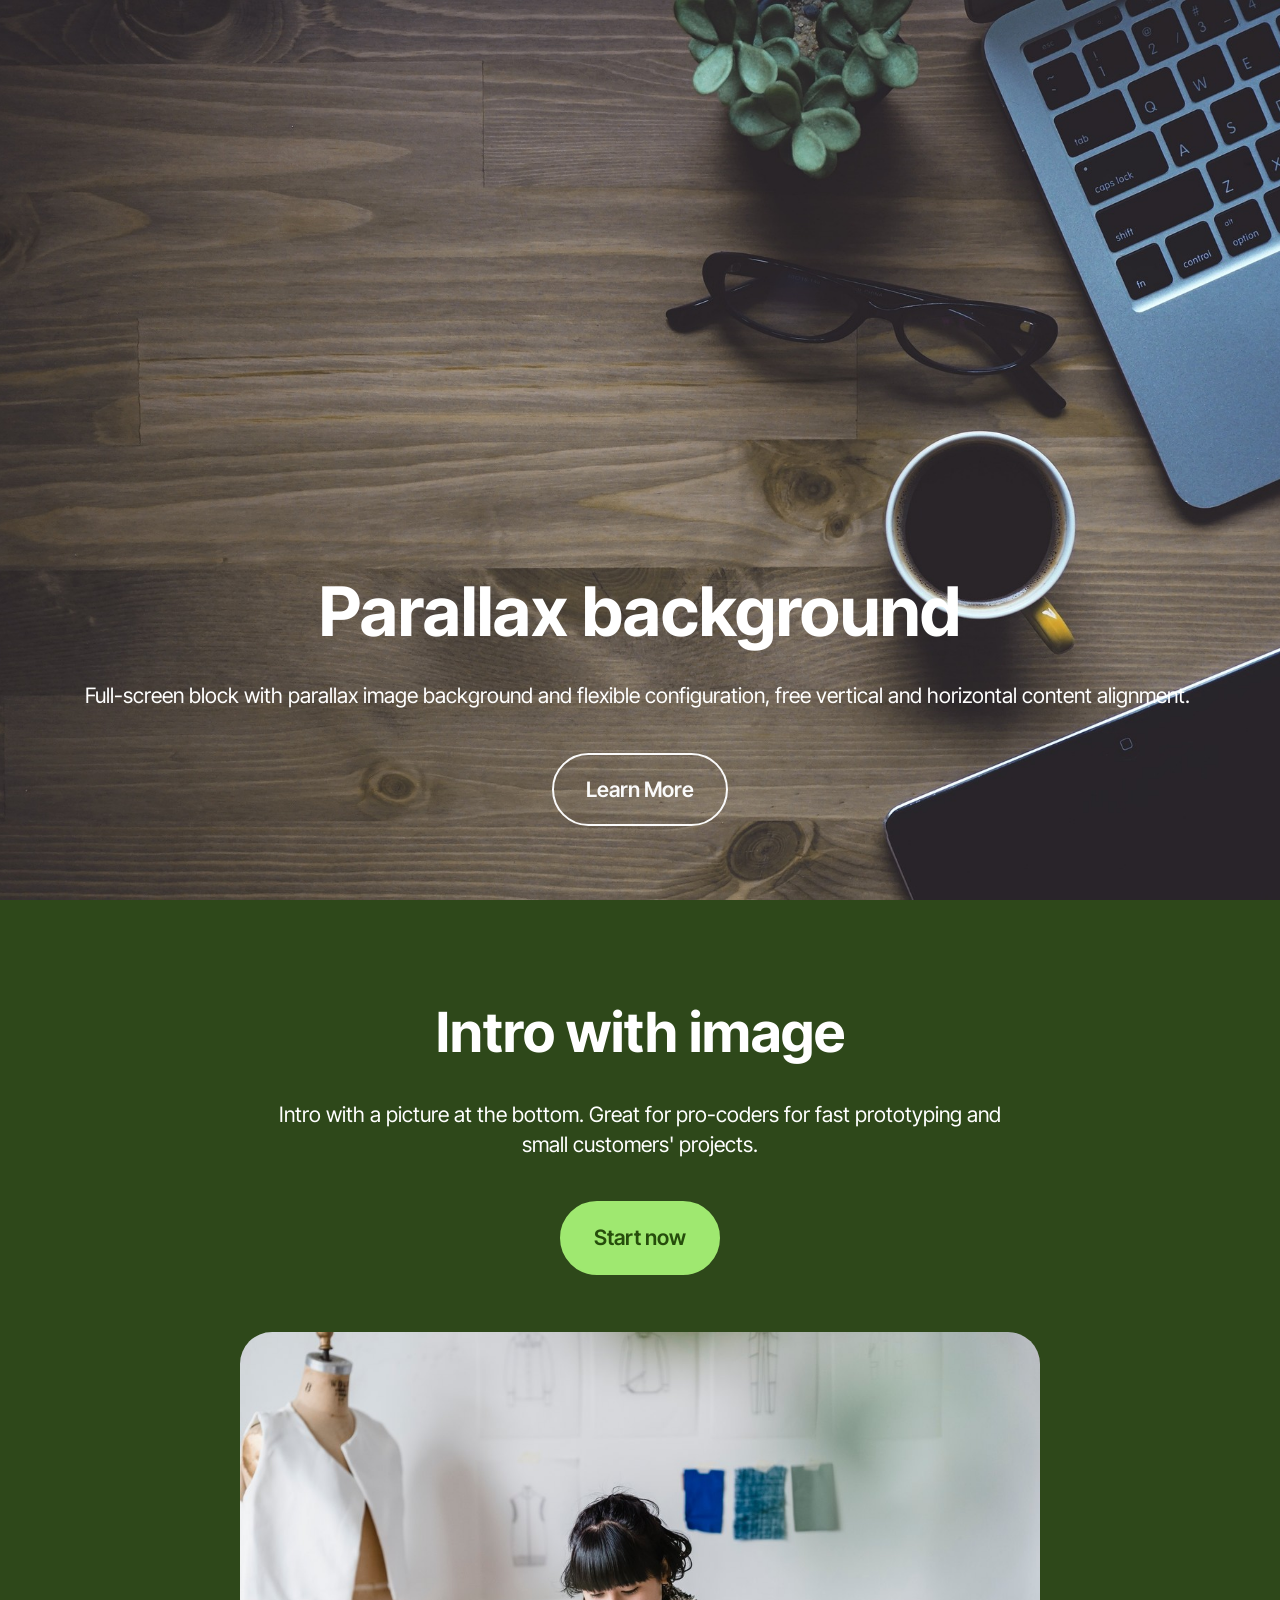
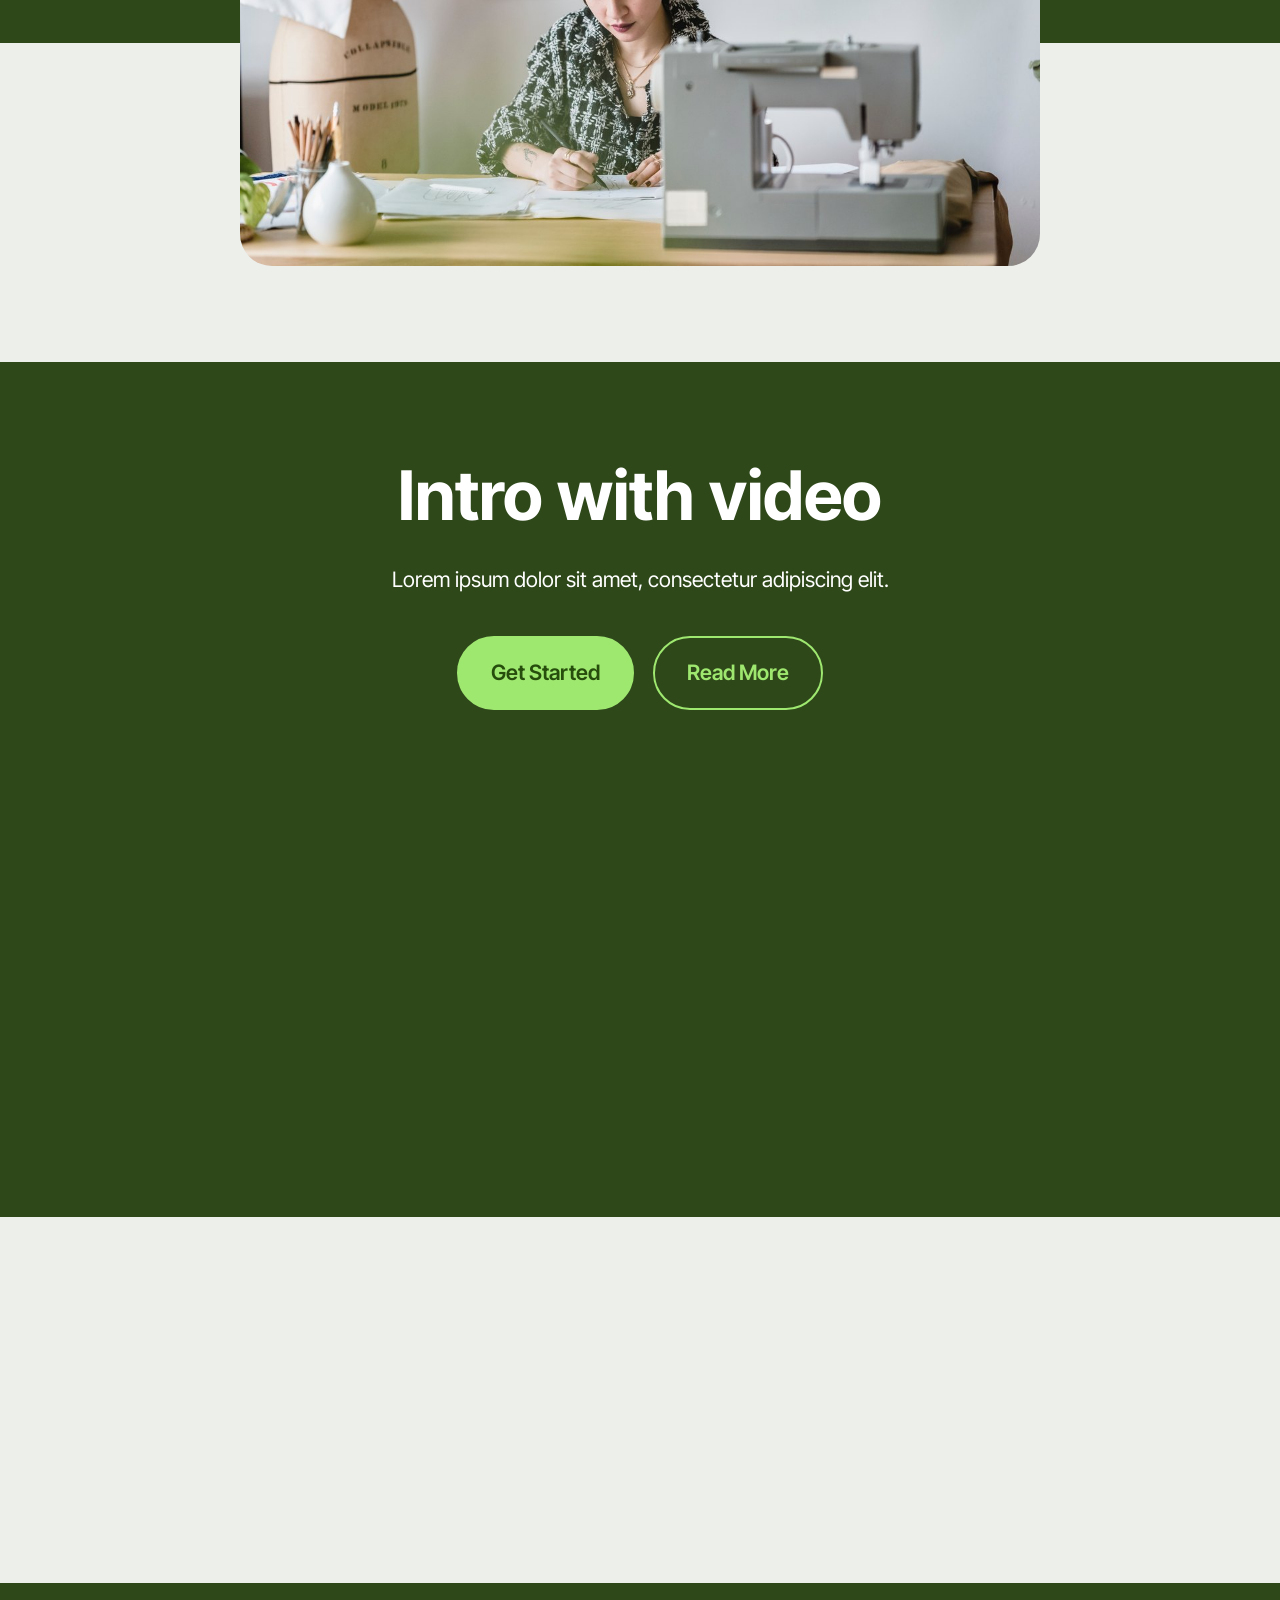
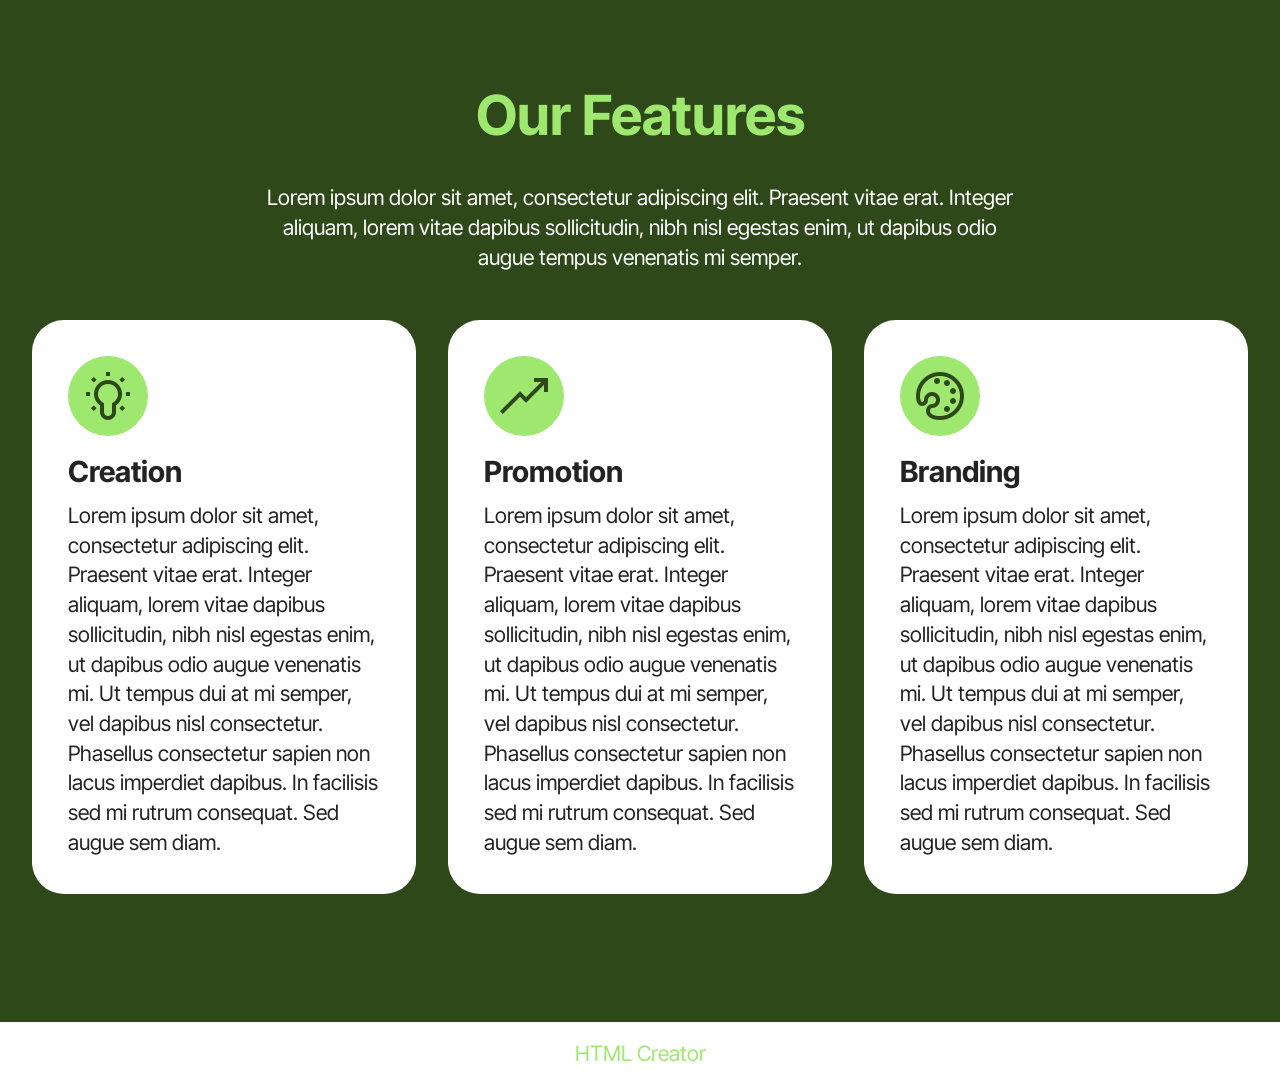
==== index.html @ 62b5653a "create github pages" ====
<!DOCTYPE html>
<html  >
<head>
  <!-- Site made with Mobirise Website Builder v6.1.12, https://mobirise.com -->
  <meta charset="UTF-8">
  <meta http-equiv="X-UA-Compatible" content="IE=edge">
  <meta name="generator" content="Mobirise v6.1.12, mobirise.com">
  <meta name="viewport" content="width=device-width, initial-scale=1, minimum-scale=1">
  <link rel="shortcut icon" href="assets/images/logo5.png" type="image/x-icon">
  <meta name="description" content="">
  
  
  <title>Home</title>
  <link rel="stylesheet" href="assets/web/assets/mobirise-icons2/mobirise2.css">
  <link rel="stylesheet" href="assets/bootstrap/css/bootstrap.min.css">
  <link rel="stylesheet" href="assets/parallax/jarallax.css">
  <link rel="stylesheet" href="assets/theme/css/style.css">
  <link rel="preload" href="https://fonts.googleapis.com/css2?family=Inter+Tight:wght@400;700&display=swap&display=swap" as="style" onload="this.onload=null;this.rel='stylesheet'">
  <noscript><link rel="stylesheet" href="https://fonts.googleapis.com/css2?family=Inter+Tight:wght@400;700&display=swap&display=swap"></noscript>
  <link rel="preload" as="style" href="assets/mobirise/css/mbr-additional.css?v=2Baps0"><link rel="stylesheet" href="assets/mobirise/css/mbr-additional.css?v=2Baps0" type="text/css">

  
  
  
</head>
<body>
  
  <section data-bs-version="5.1" class="header16 cid-vxeADEk8eA mbr-fullscreen mbr-parallax-background" id="header17-0">
  
  
  <div class="container-fluid">
    <div class="row">
      <div class="content-wrap col-12 col-md-12">
        <h1 class="mbr-section-title mbr-fonts-style mbr-white mb-4 display-1">
          <strong><br>Parallax background</strong>
        </h1>
        
        <p class="mbr-fonts-style mbr-text mbr-white mb-4 display-7">Full-screen block with parallax image background and flexible
          configuration, free vertical and horizontal
          content alignment.&nbsp;</p>
        <div class="mbr-section-btn"><a class="btn btn-white-outline display-7" href="https://mobiri.se">Learn More</a></div>
      </div>
    </div>
  </div>
</section>

<section data-bs-version="5.1" class="header5 cid-vxeAEYqBf6" id="header05-1">
	

	
	
	<div class="topbg"></div>
	<div class="align-center container-fluid">
		<div class="row justify-content-center">
			<div class="col-md-12 content-head">
				<h1 class="mbr-section-title mbr-fonts-style mb-4 display-2">
					<strong>Intro with image</strong>
				</h1>
				<p class="mbr-text mbr-fonts-style mb-4 display-7">
					Intro with a picture at the bottom. Great for pro-coders for fast prototyping and small customers'
					projects.
				</p>
				<div class="mbr-section-btn mt-3">
					<a class="btn btn-primary display-7" href="https://mobiri.se">Start now</a>
				</div>
			</div>
		</div>
		<div class="row mt-5 justify-content-center">
			<div class="col-12 col-lg-8">
				<img src="assets/images/6.jpg" alt="Mobirise Website Builder" title="">
			</div>
		</div>
	</div>
</section>

<section data-bs-version="5.1" class="header7 cid-vxeAGeItbQ" id="header07-2">
  

  
  
  <div class="topbg"></div>
  <div class="align-center container-fluid">
    <div class="row justify-content-center">
      <div class="col-md-12 mb-5 content-head">
        <h1 class="mbr-section-title mbr-fonts-style mb-4 display-1">
          <strong>Intro with video</strong>
        </h1>
        <p class="mbr-text mbr-fonts-style mb-4 display-7">
          Lorem ipsum dolor sit amet, consectetur adipiscing elit.
        </p>
        <div class="mbr-section-btn mt-4">
          <a class="btn btn-primary display-7" href="https://mobiri.se">Get Started</a>
          <a class="btn btn-primary-outline display-7" href="https://mobiri.se">Read More</a>
        </div>
      </div>
    </div>

    <div class="row justify-content-center">
      <div class="mbr-figure col-12 col-md-8"><iframe class="mbr-embedded-video" src="https://www.youtube.com/embed/-BSQlJxCDcI?rel=0&amp;amp;mute=1&amp;showinfo=0&amp;autoplay=1&amp;loop=1&amp;playlist=-BSQlJxCDcI" width="1280" height="720" frameborder="0" allowfullscreen></iframe></div>
    </div>
  </div>
</section>

<section data-bs-version="5.1" class="features5 cid-vxeAGKpPnA" id="features05-3">
  

  
  
  <div class="container">
    <div class="row mb-5 justify-content-center">
      <div class="col-12 content-head">
        <h3 class="mbr-section-title mbr-fonts-style align-center mb-0 display-2">
          <strong>Our Features</strong>
        </h3>
        <h5 class="mbr-section-subtitle mbr-fonts-style align-center mb-0 mt-4 display-7">
          Lorem ipsum dolor sit amet, consectetur adipiscing elit. Praesent
          vitae erat. Integer aliquam, lorem vitae dapibus sollicitudin, nibh
          nisl egestas enim, ut dapibus odio augue tempus venenatis mi semper.
        </h5>
      </div>
    </div>
    <div class="row">
      <div class="item features-without-image col-12 col-md-6 col-lg-4 item-mb">
        <div class="item-wrapper">
          <div class="card-box align-left">
            <div class="iconfont-wrapper">
              <span class="mbr-iconfont mobi-mbri-idea mobi-mbri"></span>
            </div>
            <h5 class="card-title mbr-fonts-style display-5">
              <strong>Creation</strong>
            </h5>
            <p class="card-text mbr-fonts-style display-7">
              Lorem ipsum dolor sit amet, consectetur adipiscing elit. Praesent
              vitae erat. Integer aliquam, lorem vitae dapibus sollicitudin,
              nibh nisl egestas enim, ut dapibus odio augue venenatis mi. Ut
              tempus dui at mi semper, vel dapibus nisl consectetur. Phasellus
              consectetur sapien non lacus imperdiet dapibus. In facilisis sed
              mi rutrum consequat. Sed augue sem diam.
            </p>

            
          </div>
        </div>
      </div>
      <div class="item features-without-image col-12 col-md-6 col-lg-4 item-mb">
        <div class="item-wrapper">
          <div class="card-box align-left">
            <div class="iconfont-wrapper">
              <span class="mbr-iconfont mobi-mbri-growing-chart mobi-mbri"></span>
            </div>
            <h5 class="card-title mbr-fonts-style display-5">
              <strong>Promotion</strong>
            </h5>
            <p class="card-text mbr-fonts-style display-7">
              Lorem ipsum dolor sit amet, consectetur adipiscing elit. Praesent
              vitae erat. Integer aliquam, lorem vitae dapibus sollicitudin,
              nibh nisl egestas enim, ut dapibus odio augue venenatis mi. Ut
              tempus dui at mi semper, vel dapibus nisl consectetur. Phasellus
              consectetur sapien non lacus imperdiet dapibus. In facilisis sed
              mi rutrum consequat. Sed augue sem diam.
            </p>

            
          </div>
        </div>
      </div>
      <div class="item features-without-image col-12 col-md-6 col-lg-4 item-mb">
        <div class="item-wrapper">
          <div class="card-box align-left">
            <div class="iconfont-wrapper">
              <span class="mbr-iconfont mobi-mbri-change-style mobi-mbri"></span>
            </div>
            <h5 class="card-title mbr-fonts-style display-5">
              <strong>Branding</strong>
            </h5>
            <p class="card-text mbr-fonts-style display-7">
              Lorem ipsum dolor sit amet, consectetur adipiscing elit. Praesent
              vitae erat. Integer aliquam, lorem vitae dapibus sollicitudin,
              nibh nisl egestas enim, ut dapibus odio augue venenatis mi. Ut
              tempus dui at mi semper, vel dapibus nisl consectetur. Phasellus
              consectetur sapien non lacus imperdiet dapibus. In facilisis sed
              mi rutrum consequat. Sed augue sem diam.
            </p>

            
          </div>
        </div>
      </div>
    </div>
  </div>
</section><section class="display-7" style="padding: 0;align-items: center;justify-content: center;flex-wrap: wrap;    align-content: center;display: flex;position: relative;height: 4rem;"><a href="https://mobiri.se/5188645" style="flex: 1 1;height: 4rem;position: absolute;width: 100%;z-index: 1;"><img alt="" style="height: 4rem;" src="[data-uri]"></a><p style="margin: 0;text-align: center;" class="display-7">&#8204;</p><a style="z-index:1" href="https://mobirise.com/html-builder.html">HTML Creator</a></section><script src="assets/bootstrap/js/bootstrap.bundle.min.js"></script>  <script src="assets/parallax/jarallax.js"></script>  <script src="assets/smoothscroll/smooth-scroll.js"></script>  <script src="assets/ytplayer/index.js"></script>  <script src="assets/theme/js/script.js"></script>  
  
  
</body>
</html>
---- assets/web/assets/mobirise-icons2/mobirise2.css ----
@font-face {
  font-family: 'Moririse2';
  font-display: swap;
  src:  url('mobirise2.eot?f2bix4');
  src:  url('mobirise2.eot?f2bix4#iefix') format('embedded-opentype'),
    url('mobirise2.woff2?f2bix4') format('woff2'),
    url('mobirise2.woff?f2bix4') format('woff'),
    url('mobirise2.ttf?f2bix4') format('truetype'),
    url('mobirise2.svg?f2bix4#mobirise2') format('svg');
  font-weight: normal;
  font-style: normal;
}

[class^="mobi-"], [class*=" mobi-"] {
  /* use !important to prevent issues with browser extensions that change fonts */
  font-family: 'Moririse2' !important;
  speak: none;
  font-style: normal;
  font-weight: normal;
  font-variant: normal;
  text-transform: none;
  line-height: 1;

  /* Better Font Rendering =========== */
  -webkit-font-smoothing: antialiased;
  -moz-osx-font-smoothing: grayscale;
}

.mobi-mbri-add-submenu:before {
  content: "\e900";
}
.mobi-mbri-alert:before {
  content: "\e901";
}
.mobi-mbri-align-center:before {
  content: "\e902";
}
.mobi-mbri-align-justify:before {
  content: "\e903";
}
.mobi-mbri-align-left:before {
  content: "\e904";
}
.mobi-mbri-align-right:before {
  content: "\e905";
}
.mobi-mbri-android:before {
  content: "\e906";
}
.mobi-mbri-apple:before {
  content: "\e907";
}
.mobi-mbri-arrow-down:before {
  content: "\e908";
}
.mobi-mbri-arrow-next:before {
  content: "\e909";
}
.mobi-mbri-arrow-prev:before {
  content: "\e90a";
}
.mobi-mbri-arrow-up:before {
  content: "\e90b";
}
.mobi-mbri-bold:before {
  content: "\e90c";
}
.mobi-mbri-bookmark:before {
  content: "\e90d";
}
.mobi-mbri-bootstrap:before {
  content: "\e90e";
}
.mobi-mbri-briefcase:before {
  content: "\e90f";
}
.mobi-mbri-browse:before {
  content: "\e910";
}
.mobi-mbri-bulleted-list:before {
  content: "\e911";
}
.mobi-mbri-calendar:before {
  content: "\e912";
}
.mobi-mbri-camera:before {
  content: "\e913";
}
.mobi-mbri-cart-add:before {
  content: "\e914";
}
.mobi-mbri-cart-full:before {
  content: "\e915";
}
.mobi-mbri-cash:before {
  content: "\e916";
}
.mobi-mbri-change-style:before {
  content: "\e917";
}
.mobi-mbri-chat:before {
  content: "\e918";
}
.mobi-mbri-clock:before {
  content: "\e919";
}
.mobi-mbri-close:before {
  content: "\e91a";
}
.mobi-mbri-cloud:before {
  content: "\e91b";
}
.mobi-mbri-code:before {
  content: "\e91c";
}
.mobi-mbri-contact-form:before {
  content: "\e91d";
}
.mobi-mbri-credit-card:before {
  content: "\e91e";
}
.mobi-mbri-cursor-click:before {
  content: "\e91f";
}
.mobi-mbri-cust-feedback:before {
  content: "\e920";
}
.mobi-mbri-database:before {
  content: "\e921";
}
.mobi-mbri-delivery:before {
  content: "\e922";
}
.mobi-mbri-desktop:before {
  content: "\e923";
}
.mobi-mbri-devices:before {
  content: "\e924";
}
.mobi-mbri-down:before {
  content: "\e925";
}
.mobi-mbri-download-2:before {
  content: "\e926";
}
.mobi-mbri-download:before {
  content: "\e927";
}
.mobi-mbri-drag-n-drop-2:before {
  content: "\e928";
}
.mobi-mbri-drag-n-drop:before {
  content: "\e929";
}
.mobi-mbri-edit-2:before {
  content: "\e92a";
}
.mobi-mbri-edit:before {
  content: "\e92b";
}
.mobi-mbri-error:before {
  content: "\e92c";
}
.mobi-mbri-extension:before {
  content: "\e92d";
}
.mobi-mbri-features:before {
  content: "\e92e";
}
.mobi-mbri-file:before {
  content: "\e92f";
}
.mobi-mbri-flag:before {
  content: "\e930";
}
.mobi-mbri-folder:before {
  content: "\e931";
}
.mobi-mbri-gift:before {
  content: "\e932";
}
.mobi-mbri-github:before {
  content: "\e933";
}
.mobi-mbri-globe-2:before {
  content: "\e934";
}
.mobi-mbri-globe:before {
  content: "\e935";
}
.mobi-mbri-growing-chart:before {
  content: "\e936";
}
.mobi-mbri-hearth:before {
  content: "\e937";
}
.mobi-mbri-help:before {
  content: "\e938";
}
.mobi-mbri-home:before {
  content: "\e939";
}
.mobi-mbri-hot-cup:before {
  content: "\e93a";
}
.mobi-mbri-idea:before {
  content: "\e93b";
}
.mobi-mbri-image-gallery:before {
  content: "\e93c";
}
.mobi-mbri-image-slider:before {
  content: "\e93d";
}
.mobi-mbri-info:before {
  content: "\e93e";
}
.mobi-mbri-italic:before {
  content: "\e93f";
}
.mobi-mbri-key:before {
  content: "\e940";
}
.mobi-mbri-laptop:before {
  content: "\e941";
}
.mobi-mbri-layers:before {
  content: "\e942";
}
.mobi-mbri-left-right:before {
  content: "\e943";
}
.mobi-mbri-left:before {
  content: "\e944";
}
.mobi-mbri-letter:before {
  content: "\e945";
}
.mobi-mbri-like:before {
  content: "\e946";
}
.mobi-mbri-link:before {
  content: "\e947";
}
.mobi-mbri-lock:before {
  content: "\e948";
}
.mobi-mbri-login:before {
  content: "\e949";
}
.mobi-mbri-logout:before {
  content: "\e94a";
}
.mobi-mbri-magic-stick:before {
  content: "\e94b";
}
.mobi-mbri-map-pin:before {
  content: "\e94c";
}
.mobi-mbri-menu:before {
  content: "\e94d";
}
.mobi-mbri-mobile-2:before {
  content: "\e94e";
}
.mobi-mbri-mobile-horizontal:before {
  content: "\e94f";
}
.mobi-mbri-mobile:before {
  content: "\e950";
}
.mobi-mbri-mobirise:before {
  content: "\e951";
}
.mobi-mbri-more-horizontal:before {
  content: "\e952";
}
.mobi-mbri-more-vertical:before {
  content: "\e953";
}
.mobi-mbri-music:before {
  content: "\e954";
}
.mobi-mbri-new-file:before {
  content: "\e955";
}
.mobi-mbri-numbered-list:before {
  content: "\e956";
}
.mobi-mbri-opened-folder:before {
  content: "\e957";
}
.mobi-mbri-pages:before {
  content: "\e958";
}
.mobi-mbri-paper-plane:before {
  content: "\e959";
}
.mobi-mbri-paperclip:before {
  content: "\e95a";
}
.mobi-mbri-phone:before {
  content: "\e95b";
}
.mobi-mbri-photo:before {
  content: "\e95c";
}
.mobi-mbri-photos:before {
  content: "\e95d";
}
.mobi-mbri-pin:before {
  content: "\e95e";
}
.mobi-mbri-play:before {
  content: "\e95f";
}
.mobi-mbri-plus:before {
  content: "\e960";
}
.mobi-mbri-preview:before {
  content: "\e961";
}
.mobi-mbri-print:before {
  content: "\e962";
}
.mobi-mbri-protect:before {
  content: "\e963";
}
.mobi-mbri-question:before {
  content: "\e964";
}
.mobi-mbri-quote-left:before {
  content: "\e965";
}
.mobi-mbri-quote-right:before {
  content: "\e966";
}
.mobi-mbri-redo:before {
  content: "\e967";
}
.mobi-mbri-refresh:before {
  content: "\e968";
}
.mobi-mbri-responsive-2:before {
  content: "\e969";
}
.mobi-mbri-responsive:before {
  content: "\e96a";
}
.mobi-mbri-right:before {
  content: "\e96b";
}
.mobi-mbri-rocket:before {
  content: "\e96c";
}
.mobi-mbri-sad-face:before {
  content: "\e96d";
}
.mobi-mbri-sale:before {
  content: "\e96e";
}
.mobi-mbri-save:before {
  content: "\e96f";
}
.mobi-mbri-search:before {
  content: "\e970";
}
.mobi-mbri-setting-2:before {
  content: "\e971";
}
.mobi-mbri-setting-3:before {
  content: "\e972";
}
.mobi-mbri-setting:before {
  content: "\e973";
}
.mobi-mbri-share:before {
  content: "\e974";
}
.mobi-mbri-shopping-bag:before {
  content: "\e975";
}
.mobi-mbri-shopping-basket:before {
  content: "\e976";
}
.mobi-mbri-shopping-cart:before {
  content: "\e977";
}
.mobi-mbri-sites:before {
  content: "\e978";
}
.mobi-mbri-smile-face:before {
  content: "\e979";
}
.mobi-mbri-speed:before {
  content: "\e97a";
}
.mobi-mbri-star:before {
  content: "\e97b";
}
.mobi-mbri-success:before {
  content: "\e97c";
}
.mobi-mbri-sun:before {
  content: "\e97d";
}
.mobi-mbri-sun2:before {
  content: "\e97e";
}
.mobi-mbri-tablet-vertical:before {
  content: "\e97f";
}
.mobi-mbri-tablet:before {
  content: "\e980";
}
.mobi-mbri-target:before {
  content: "\e981";
}
.mobi-mbri-timer:before {
  content: "\e982";
}
.mobi-mbri-to-ftp:before {
  content: "\e983";
}
.mobi-mbri-to-local-drive:before {
  content: "\e984";
}
.mobi-mbri-touch-swipe:before {
  content: "\e985";
}
.mobi-mbri-touch:before {
  content: "\e986";
}
.mobi-mbri-trash:before {
  content: "\e987";
}
.mobi-mbri-underline:before {
  content: "\e988";
}
.mobi-mbri-undo:before {
  content: "\e989";
}
.mobi-mbri-unlink:before {
  content: "\e98a";
}
.mobi-mbri-unlock:before {
  content: "\e98b";
}
.mobi-mbri-up-down:before {
  content: "\e98c";
}
.mobi-mbri-up:before {
  content: "\e98d";
}
.mobi-mbri-update:before {
  content: "\e98e";
}
.mobi-mbri-upload-2:before {
  content: "\e98f";
}
.mobi-mbri-upload:before {
  content: "\e990";
}
.mobi-mbri-user-2:before {
  content: "\e991";
}
.mobi-mbri-user:before {
  content: "\e992";
}
.mobi-mbri-users:before {
  content: "\e993";
}
.mobi-mbri-video-play:before {
  content: "\e994";
}
.mobi-mbri-video:before {
  content: "\e995";
}
.mobi-mbri-watch:before {
  content: "\e996";
}
.mobi-mbri-website-theme-2:before {
  content: "\e997";
}
.mobi-mbri-website-theme:before {
  content: "\e998";
}
.mobi-mbri-wifi:before {
  content: "\e999";
}
.mobi-mbri-windows:before {
  content: "\e99a";
}
.mobi-mbri-zoom-in:before {
  content: "\e99b";
}
.mobi-mbri-zoom-out:before {
  content: "\e99c";
}
---- assets/parallax/jarallax.css ----
.jarallax {
    position: relative;
    z-index: 0;
}
.jarallax > .jarallax-img {
    position: absolute;
    object-fit: cover;
    /* support for plugin https://github.com/bfred-it/object-fit-images */
    font-family: 'object-fit: cover;';
    top: 0;
    left: 0;
    width: 100%;
    height: 100%;
    z-index: -1;
}
---- assets/theme/css/style.css ----
@charset "UTF-8";
section {
  background-color: #ffffff;
}

body {
  font-style: normal;
  line-height: 1.5;
  font-weight: 400;
  color: #232323;
  position: relative;
}

button {
  background-color: transparent;
  border-color: transparent;
}

.embla__button,
.carousel-control {
  background-color: #edefea !important;
  opacity: 0.8 !important;
  color: #464845 !important;
  border-color: #edefea !important;
}

.carousel .close,
.modalWindow .close {
  background-color: #edefea !important;
  color: #464845 !important;
  border-color: #edefea !important;
  opacity: 0.8 !important;
}

.carousel .close:hover,
.modalWindow .close:hover {
  opacity: 1 !important;
}

.carousel-indicators li {
  background-color: #edefea !important;
  border: 2px solid #464845 !important;
}

.carousel-indicators li:hover,
.carousel-indicators li:active {
  opacity: 0.8 !important;
}

.embla__button:hover,
.carousel-control:hover {
  background-color: #edefea !important;
  opacity: 1 !important;
}

.modalWindow-video-container {
  height: 80%;
}

section,
.container,
.container-fluid {
  position: relative;
  word-wrap: break-word;
}

a.mbr-iconfont:hover {
  text-decoration: none;
}

.article .lead p,
.article .lead ul,
.article .lead ol,
.article .lead pre,
.article .lead blockquote {
  margin-bottom: 0;
}

a {
  font-style: normal;
  font-weight: 400;
  cursor: pointer;
}
a, a:hover {
  text-decoration: none;
}

.mbr-section-title {
  font-style: normal;
  line-height: 1.3;
}

.mbr-section-subtitle {
  line-height: 1.3;
}

.mbr-text {
  font-style: normal;
  line-height: 1.7;
}

h1,
h2,
h3,
h4,
h5,
h6,
.display-1,
.display-2,
.display-4,
.display-5,
.display-7,
span,
p,
a {
  line-height: 1;
  word-break: break-word;
  word-wrap: break-word;
  font-weight: 400;
}

b,
strong {
  font-weight: bold;
}

input:-webkit-autofill, input:-webkit-autofill:hover, input:-webkit-autofill:focus, input:-webkit-autofill:active {
  transition-delay: 9999s;
  -webkit-transition-property: background-color, color;
  transition-property: background-color, color;
}

textarea[type=hidden] {
  display: none;
}

section {
  background-position: 50% 50%;
  background-repeat: no-repeat;
  background-size: cover;
}
section .mbr-background-video,
section .mbr-background-video-preview {
  position: absolute;
  bottom: 0;
  left: 0;
  right: 0;
  top: 0;
}

.hidden {
  visibility: hidden;
}

.mbr-z-index20 {
  z-index: 20;
}

/*! Base colors */
.mbr-white {
  color: #ffffff;
}

.mbr-black {
  color: #111111;
}

.mbr-bg-white {
  background-color: #ffffff;
}

.mbr-bg-black {
  background-color: #000000;
}

/*! Text-aligns */
.align-left {
  text-align: left;
}

.align-center {
  text-align: center;
}

.align-right {
  text-align: right;
}

/*! Font-weight  */
.mbr-light {
  font-weight: 300;
}

.mbr-regular {
  font-weight: 400;
}

.mbr-semibold {
  font-weight: 500;
}

.mbr-bold {
  font-weight: 700;
}

/*! Media  */
.media-content {
  flex-basis: 100%;
}

.media-container-row {
  display: flex;
  flex-direction: row;
  flex-wrap: wrap;
  justify-content: center;
  align-content: center;
  align-items: start;
}
.media-container-row .media-size-item {
  width: 400px;
}

.media-container-column {
  display: flex;
  flex-direction: column;
  flex-wrap: wrap;
  justify-content: center;
  align-content: center;
  align-items: stretch;
}
.media-container-column > * {
  width: 100%;
}

@media (min-width: 992px) {
  .media-container-row {
    flex-wrap: nowrap;
  }
}
figure {
  margin-bottom: 0;
  overflow: hidden;
}

figure[mbr-media-size] {
  transition: width 0.1s;
}

img,
iframe {
  display: block;
  width: 100%;
}

.card {
  background-color: transparent;
  border: none;
}

.card-box {
  width: 100%;
}

.card-img {
  text-align: center;
  flex-shrink: 0;
  -webkit-flex-shrink: 0;
}

.media {
  max-width: 100%;
  margin: 0 auto;
}

.mbr-figure {
  align-self: center;
}

.media-container > div {
  max-width: 100%;
}

.mbr-figure img,
.card-img img {
  width: 100%;
}

@media (max-width: 991px) {
  .media-size-item {
    width: auto !important;
  }
  .media {
    width: auto;
  }
  .mbr-figure {
    width: 100% !important;
  }
}
/*! Buttons */
.mbr-section-btn {
  margin-left: -0.6rem;
  margin-right: -0.6rem;
  font-size: 0;
}

.btn {
  font-weight: 600;
  border-width: 1px;
  font-style: normal;
  margin: 0.6rem 0.6rem;
  white-space: normal;
  transition: all 0.2s ease-in-out;
  display: inline-flex;
  align-items: center;
  justify-content: center;
  word-break: break-word;
}

.btn-sm {
  font-weight: 600;
  letter-spacing: 0px;
  transition: all 0.3s ease-in-out;
}

.btn-md {
  font-weight: 600;
  letter-spacing: 0px;
  transition: all 0.3s ease-in-out;
}

.btn-lg {
  font-weight: 600;
  letter-spacing: 0px;
  transition: all 0.3s ease-in-out;
}

.btn-form {
  margin: 0;
}
.btn-form:hover {
  cursor: pointer;
}

nav .mbr-section-btn {
  margin-left: 0rem;
  margin-right: 0rem;
}

/*! Btn icon margin */
.btn .mbr-iconfont,
.btn.btn-sm .mbr-iconfont {
  order: 1;
  cursor: pointer;
  margin-left: 0.5rem;
  vertical-align: sub;
}

.btn.btn-md .mbr-iconfont,
.btn.btn-md .mbr-iconfont {
  margin-left: 0.8rem;
}

.mbr-regular {
  font-weight: 400;
}

.mbr-semibold {
  font-weight: 500;
}

.mbr-bold {
  font-weight: 700;
}

[type=submit] {
  -webkit-appearance: none;
}

/*! Full-screen */
.mbr-fullscreen .mbr-overlay {
  min-height: 100vh;
}

.mbr-fullscreen {
  display: flex;
  display: -moz-flex;
  display: -ms-flex;
  display: -o-flex;
  align-items: center;
  min-height: 100vh;
  padding-top: 3rem;
  padding-bottom: 3rem;
}

/*! Map */
.map {
  height: 25rem;
  position: relative;
}
.map iframe {
  width: 100%;
  height: 100%;
}

/*! Scroll to top arrow */
.mbr-arrow-up {
  bottom: 25px;
  right: 90px;
  position: fixed;
  text-align: right;
  z-index: 5000;
  color: #ffffff;
  font-size: 22px;
}

.mbr-arrow-up a {
  background: rgba(0, 0, 0, 0.2);
  border-radius: 50%;
  color: #fff;
  display: inline-block;
  height: 60px;
  width: 60px;
  border: 2px solid #fff;
  outline-style: none !important;
  position: relative;
  text-decoration: none;
  transition: all 0.3s ease-in-out;
  cursor: pointer;
  text-align: center;
}
.mbr-arrow-up a:hover {
  background-color: rgba(0, 0, 0, 0.4);
}
.mbr-arrow-up a i {
  line-height: 60px;
}

.mbr-arrow-up-icon {
  display: block;
  color: #fff;
}

.mbr-arrow-up-icon::before {
  content: "›";
  display: inline-block;
  font-family: serif;
  font-size: 22px;
  line-height: 1;
  font-style: normal;
  position: relative;
  top: 6px;
  left: -4px;
  transform: rotate(-90deg);
}

/*! Arrow Down */
.mbr-arrow {
  position: absolute;
  bottom: 45px;
  left: 50%;
  width: 60px;
  height: 60px;
  cursor: pointer;
  background-color: rgba(80, 80, 80, 0.5);
  border-radius: 50%;
  transform: translateX(-50%);
}
@media (max-width: 767px) {
  .mbr-arrow {
    display: none;
  }
}
.mbr-arrow > a {
  display: inline-block;
  text-decoration: none;
  outline-style: none;
  animation: arrowdown 1.7s ease-in-out infinite;
  color: #ffffff;
}
.mbr-arrow > a > i {
  position: absolute;
  top: -2px;
  left: 15px;
  font-size: 2rem;
}

#scrollToTop a i::before {
  content: "";
  position: absolute;
  display: block;
  border-bottom: 2.5px solid #fff;
  border-left: 2.5px solid #fff;
  width: 27.8%;
  height: 27.8%;
  left: 50%;
  top: 51%;
  transform: translateY(-30%) translateX(-50%) rotate(135deg);
}

@keyframes arrowdown {
  0% {
    transform: translateY(0px);
  }
  50% {
    transform: translateY(-5px);
  }
  100% {
    transform: translateY(0px);
  }
}
@media (max-width: 500px) {
  .mbr-arrow-up {
    left: 0;
    right: 0;
    text-align: center;
  }
}
/*Gradients animation*/
@keyframes gradient-animation {
  from {
    background-position: 0% 100%;
    animation-timing-function: ease-in-out;
  }
  to {
    background-position: 100% 0%;
    animation-timing-function: ease-in-out;
  }
}
.bg-gradient {
  background-size: 200% 200%;
  animation: gradient-animation 5s infinite alternate;
  -webkit-animation: gradient-animation 5s infinite alternate;
}

.menu .navbar-brand {
  display: -webkit-flex;
}
.menu .navbar-brand span {
  display: flex;
  display: -webkit-flex;
}
.menu .navbar-brand .navbar-caption-wrap {
  display: -webkit-flex;
}
.menu .navbar-brand .navbar-logo img {
  display: -webkit-flex;
  width: auto;
}
@media (min-width: 768px) and (max-width: 991px) {
  .menu .navbar-toggleable-sm .navbar-nav {
    display: -ms-flexbox;
  }
}
@media (max-width: 991px) {
  .menu .navbar-collapse {
    max-height: 93.5vh;
  }
  .menu .navbar-collapse.show {
    overflow: auto;
  }
}
@media (min-width: 992px) {
  .menu .navbar-nav.nav-dropdown {
    display: -webkit-flex;
  }
  .menu .navbar-toggleable-sm .navbar-collapse {
    display: -webkit-flex !important;
  }
  .menu .collapsed .navbar-collapse {
    max-height: 93.5vh;
  }
  .menu .collapsed .navbar-collapse.show {
    overflow: auto;
  }
}
@media (max-width: 767px) {
  .menu .navbar-collapse {
    max-height: 80vh;
  }
}

.nav-link .mbr-iconfont {
  margin-right: 0.5rem;
}

.navbar {
  display: -webkit-flex;
  -webkit-flex-wrap: wrap;
  -webkit-align-items: center;
  -webkit-justify-content: space-between;
}

.navbar-collapse {
  -webkit-flex-basis: 100%;
  -webkit-flex-grow: 1;
  -webkit-align-items: center;
}

.nav-dropdown .link {
  padding: 0.667em 1.667em !important;
  margin: 0 !important;
}

.nav {
  display: -webkit-flex;
  -webkit-flex-wrap: wrap;
}

.row {
  display: -webkit-flex;
  -webkit-flex-wrap: wrap;
}

.justify-content-center {
  -webkit-justify-content: center;
}

.form-inline {
  display: -webkit-flex;
}

.card-wrapper {
  -webkit-flex: 1;
}

.carousel-control {
  z-index: 10;
  display: -webkit-flex;
}

.carousel-controls {
  display: -webkit-flex;
}

.media {
  display: -webkit-flex;
}

.form-group:focus {
  outline: none;
}

.jq-selectbox__select {
  padding: 7px 0;
  position: relative;
}

.jq-selectbox__dropdown {
  overflow: hidden;
  border-radius: 10px;
  position: absolute;
  top: 100%;
  left: 0 !important;
  width: 100% !important;
}

.jq-selectbox__trigger-arrow {
  right: 0;
  transform: translateY(-50%);
}

.jq-selectbox li {
  padding: 1.07em 0.5em;
}

input[type=range] {
  padding-left: 0 !important;
  padding-right: 0 !important;
}

.modal-dialog,
.modal-content {
  height: 100%;
}

.modal-dialog .carousel-inner {
  height: calc(100vh - 1.75rem);
}
@media (max-width: 575px) {
  .modal-dialog .carousel-inner {
    height: calc(100vh - 1rem);
  }
}

.carousel-item {
  text-align: center;
}

.carousel-item img {
  margin: auto;
}

.navbar-toggler {
  align-self: flex-start;
  padding: 0.25rem 0.75rem;
  font-size: 1.25rem;
  line-height: 1;
  background: transparent;
  border: 1px solid transparent;
  border-radius: 0.25rem;
}

.navbar-toggler:focus,
.navbar-toggler:hover {
  text-decoration: none;
  box-shadow: none;
}

.navbar-toggler-icon {
  display: inline-block;
  width: 1.5em;
  height: 1.5em;
  vertical-align: middle;
  content: "";
  background: no-repeat center center;
  background-size: 100% 100%;
}

.navbar-toggler-left {
  position: absolute;
  left: 1rem;
}

.navbar-toggler-right {
  position: absolute;
  right: 1rem;
}

.card-img {
  width: auto;
}

.menu .navbar.collapsed:not(.beta-menu) {
  flex-direction: column;
}

.carousel-item.active,
.carousel-item-next,
.carousel-item-prev {
  display: flex;
}

.note-air-layout .dropup .dropdown-menu,
.note-air-layout .navbar-fixed-bottom .dropdown .dropdown-menu {
  bottom: initial !important;
}

html,
body {
  height: auto;
  min-height: 100vh;
}

.dropup .dropdown-toggle::after {
  display: none;
}

.form-asterisk {
  font-family: initial;
  position: absolute;
  top: -2px;
  font-weight: normal;
}

.form-control-label {
  position: relative;
  cursor: pointer;
  margin-bottom: 0.357em;
  padding: 0;
}

.alert {
  color: #ffffff;
  border-radius: 0;
  border: 0;
  font-size: 1.1rem;
  line-height: 1.5;
  margin-bottom: 1.875rem;
  padding: 1.25rem;
  position: relative;
  text-align: center;
}
.alert.alert-form::after {
  background-color: inherit;
  bottom: -7px;
  content: "";
  display: block;
  height: 14px;
  left: 50%;
  margin-left: -7px;
  position: absolute;
  transform: rotate(45deg);
  width: 14px;
}

.form-control {
  background-color: #ffffff;
  background-clip: border-box;
  color: #232323;
  line-height: 1rem !important;
  height: auto;
  padding: 1.2rem 2rem;
  transition: border-color 0.25s ease 0s;
  border: 1px solid transparent !important;
  border-radius: 4px;
  box-shadow: rgba(0, 0, 0, 0.07) 0px 1px 1px 0px, rgba(0, 0, 0, 0.07) 0px 1px 3px 0px, rgba(0, 0, 0, 0.03) 0px 0px 0px 1px;
}
.form-active .form-control:invalid {
  border-color: red;
}

.row > * {
  padding-right: 1rem;
  padding-left: 1rem;
}

form .row {
  margin-left: -0.6rem;
  margin-right: -0.6rem;
}
form .row [class*=col] {
  padding-left: 0.6rem;
  padding-right: 0.6rem;
}

form .mbr-section-btn {
  padding-left: 0.6rem;
  padding-right: 0.6rem;
}

form .form-check-input {
  margin-top: 0.5;
}

textarea.form-control {
  line-height: 1.5rem !important;
}

.form-group {
  margin-bottom: 1.2rem;
}

.form-control,
form .btn {
  min-height: 48px;
}

.gdpr-block label span.textGDPR input[name=gdpr] {
  top: 7px;
}

.form-control:focus {
  box-shadow: none;
}

:focus {
  outline: none;
}

.mbr-overlay {
  background-color: #000;
  bottom: 0;
  left: 0;
  opacity: 0.5;
  position: absolute;
  right: 0;
  top: 0;
  z-index: 0;
  pointer-events: none;
}

blockquote {
  font-style: italic;
  padding: 3rem;
  font-size: 1.09rem;
  position: relative;
  border-left: 3px solid;
}

ul,
ol,
pre,
blockquote {
  margin-bottom: 2.3125rem;
}

.mt-4 {
  margin-top: 2rem !important;
}

.mb-4 {
  margin-bottom: 2rem !important;
}

.container,
.container-fluid {
  padding-left: 16px;
  padding-right: 16px;
}

.row {
  margin-left: -16px;
  margin-right: -16px;
}
.row > [class*=col] {
  padding-left: 16px;
  padding-right: 16px;
}

@media (min-width: 992px) {
  .container-fluid {
    padding-left: 32px;
    padding-right: 32px;
  }
}
@media (max-width: 991px) {
  .mbr-container {
    padding-left: 16px;
    padding-right: 16px;
  }
}
.app-video-wrapper > img {
  opacity: 1;
}

.app-video-wrapper {
  background: transparent;
}

.item {
  position: relative;
}

.dropdown-menu .dropdown-menu {
  left: 100%;
}

.dropdown-item + .dropdown-menu {
  display: none;
}

.dropdown-item:hover + .dropdown-menu,
.dropdown-menu:hover {
  display: block;
}

@media (min-aspect-ratio: 16/9) {
  .mbr-video-foreground {
    height: 300% !important;
    top: -100% !important;
  }
}
@media (max-aspect-ratio: 16/9) {
  .mbr-video-foreground {
    width: 300% !important;
    left: -100% !important;
  }
}.engine {
	position: absolute;
	text-indent: -2400px;
	text-align: center;
	padding: 0;
	top: 0;
	left: -2400px;
}
---- assets/mobirise/css/mbr-additional.css ----
.btn {
  border-width: 2px;
}
img,
.card-wrap,
.card-wrapper,
.video-wrapper,
.mbr-figure iframe,
.google-map iframe,
.slide-content,
.plan,
.card,
.item-wrapper,
.item-wrapper .mbr-overlay {
  border-radius: 2rem !important;
}
.video-wrapper {
  overflow: hidden;
}
body {
  font-family: Inter Tight;
}
.display-1 {
  font-family: 'Inter Tight', sans-serif;
  font-size: 5rem;
  line-height: 1;
}
.display-1 > .mbr-iconfont {
  font-size: 6.25rem;
}
.display-2 {
  font-family: 'Inter Tight', sans-serif;
  font-size: 4rem;
  line-height: 1;
}
.display-2 > .mbr-iconfont {
  font-size: 5rem;
}
.display-4 {
  font-family: 'Inter Tight', sans-serif;
  font-size: 1.4rem;
  line-height: 1.5;
}
.display-4 > .mbr-iconfont {
  font-size: 1.75rem;
}
.display-5 {
  font-family: 'Inter Tight', sans-serif;
  font-size: 2rem;
  line-height: 1.5;
}
.display-5 > .mbr-iconfont {
  font-size: 2.5rem;
}
.display-7 {
  font-family: 'Inter Tight', sans-serif;
  font-size: 1.4rem;
  line-height: 1.3;
}
.display-7 > .mbr-iconfont {
  font-size: 1.75rem;
}
/* ---- Fluid typography for mobile devices ---- */
/* 1.4 - font scale ratio ( bootstrap == 1.42857 ) */
/* 100vw - current viewport width */
/* (48 - 20)  48 == 48rem == 768px, 20 == 20rem == 320px(minimal supported viewport) */
/* 0.65 - min scale variable, may vary */
@media (max-width: 992px) {
  .display-1 {
    font-size: 4rem;
  }
}
@media (max-width: 768px) {
  .display-1 {
    font-size: 3.5rem;
    font-size: calc( 2.4rem + (5 - 2.4) * ((100vw - 20rem) / (48 - 20)));
    line-height: calc( 1.1 * (2.4rem + (5 - 2.4) * ((100vw - 20rem) / (48 - 20))));
  }
  .display-2 {
    font-size: 3.2rem;
    font-size: calc( 2.05rem + (4 - 2.05) * ((100vw - 20rem) / (48 - 20)));
    line-height: calc( 1.3 * (2.05rem + (4 - 2.05) * ((100vw - 20rem) / (48 - 20))));
  }
  .display-4 {
    font-size: 1.12rem;
    font-size: calc( 1.14rem + (1.4 - 1.14) * ((100vw - 20rem) / (48 - 20)));
    line-height: calc( 1.4 * (1.14rem + (1.4 - 1.14) * ((100vw - 20rem) / (48 - 20))));
  }
  .display-5 {
    font-size: 1.6rem;
    font-size: calc( 1.35rem + (2 - 1.35) * ((100vw - 20rem) / (48 - 20)));
    line-height: calc( 1.4 * (1.35rem + (2 - 1.35) * ((100vw - 20rem) / (48 - 20))));
  }
  .display-7 {
    font-size: 1.12rem;
    font-size: calc( 1.14rem + (1.4 - 1.14) * ((100vw - 20rem) / (48 - 20)));
    line-height: calc( 1.4 * (1.14rem + (1.4 - 1.14) * ((100vw - 20rem) / (48 - 20))));
  }
}
@media (min-width: 992px) and (max-width: 1400px) {
  .display-1 {
    font-size: 3.5rem;
    font-size: calc( 2.4rem + (5 - 2.4) * ((100vw - 62rem) / (87 - 62)));
    line-height: calc( 1.1 * (2.4rem + (5 - 2.4) * ((100vw - 62rem) / (87 - 62))));
  }
  .display-2 {
    font-size: 3.2rem;
    font-size: calc( 2.05rem + (4 - 2.05) * ((100vw - 62rem) / (87 - 62)));
    line-height: calc( 1.3 * (2.05rem + (4 - 2.05) * ((100vw - 62rem) / (87 - 62))));
  }
  .display-4 {
    font-size: 1.12rem;
    font-size: calc( 1.14rem + (1.4 - 1.14) * ((100vw - 62rem) / (87 - 62)));
    line-height: calc( 1.4 * (1.14rem + (1.4 - 1.14) * ((100vw - 62rem) / (87 - 62))));
  }
  .display-5 {
    font-size: 1.6rem;
    font-size: calc( 1.35rem + (2 - 1.35) * ((100vw - 62rem) / (87 - 62)));
    line-height: calc( 1.4 * (1.35rem + (2 - 1.35) * ((100vw - 62rem) / (87 - 62))));
  }
  .display-7 {
    font-size: 1.12rem;
    font-size: calc( 1.14rem + (1.4 - 1.14) * ((100vw - 62rem) / (87 - 62)));
    line-height: calc( 1.4 * (1.14rem + (1.4 - 1.14) * ((100vw - 62rem) / (87 - 62))));
  }
}
/* Buttons */
.btn {
  padding: 1.25rem 2rem;
  border-radius: 4px;
}
@media (max-width: 767px) {
  .btn {
    padding: 0.75rem 1.5rem;
  }
}
.btn-sm {
  padding: 0.6rem 1.2rem;
  border-radius: 4px;
}
.btn-md {
  padding: 0.6rem 1.2rem;
  border-radius: 4px;
}
.btn-lg {
  padding: 1.25rem 2rem;
  border-radius: 4px;
}
.bg-primary {
  background-color: #9fe870 !important;
}
.bg-success {
  background-color: #3a341c !important;
}
.bg-info {
  background-color: #320707 !important;
}
.bg-warning {
  background-color: #a0e2e1 !important;
}
.bg-danger {
  background-color: #ffea64 !important;
}
.btn-primary,
.btn-primary:active {
  background-color: #9fe870 !important;
  border-color: #9fe870 !important;
  color: #264d0c !important;
  box-shadow: none;
}
.btn-primary:hover,
.btn-primary:focus,
.btn-primary.focus,
.btn-primary.active {
  color: inherit;
  background-color: #bcef9c !important;
  border-color: #bcef9c !important;
  box-shadow: none;
}
.btn-primary.disabled,
.btn-primary:disabled {
  color: #264d0c !important;
  background-color: #bcef9c !important;
  border-color: #bcef9c !important;
}
.btn-secondary,
.btn-secondary:active {
  background-color: #ffd7ef !important;
  border-color: #ffd7ef !important;
  color: #d70081 !important;
  box-shadow: none;
}
.btn-secondary:hover,
.btn-secondary:focus,
.btn-secondary.focus,
.btn-secondary.active {
  color: inherit;
  background-color: #ffffff !important;
  border-color: #ffffff !important;
  box-shadow: none;
}
.btn-secondary.disabled,
.btn-secondary:disabled {
  color: #d70081 !important;
  background-color: #ffffff !important;
  border-color: #ffffff !important;
}
.btn-info,
.btn-info:active {
  background-color: #320707 !important;
  border-color: #320707 !important;
  color: #ffffff !important;
  box-shadow: none;
}
.btn-info:hover,
.btn-info:focus,
.btn-info.focus,
.btn-info.active {
  color: inherit;
  background-color: #5f0d0d !important;
  border-color: #5f0d0d !important;
  box-shadow: none;
}
.btn-info.disabled,
.btn-info:disabled {
  color: #ffffff !important;
  background-color: #5f0d0d !important;
  border-color: #5f0d0d !important;
}
.btn-success,
.btn-success:active {
  background-color: #3a341c !important;
  border-color: #3a341c !important;
  color: #ffffff !important;
  box-shadow: none;
}
.btn-success:hover,
.btn-success:focus,
.btn-success.focus,
.btn-success.active {
  color: inherit;
  background-color: #5c532d !important;
  border-color: #5c532d !important;
  box-shadow: none;
}
.btn-success.disabled,
.btn-success:disabled {
  color: #ffffff !important;
  background-color: #5c532d !important;
  border-color: #5c532d !important;
}
.btn-warning,
.btn-warning:active {
  background-color: #a0e2e1 !important;
  border-color: #a0e2e1 !important;
  color: #1f6463 !important;
  box-shadow: none;
}
.btn-warning:hover,
.btn-warning:focus,
.btn-warning.focus,
.btn-warning.active {
  color: inherit;
  background-color: #c7eeed !important;
  border-color: #c7eeed !important;
  box-shadow: none;
}
.btn-warning.disabled,
.btn-warning:disabled {
  color: #1f6463 !important;
  background-color: #c7eeed !important;
  border-color: #c7eeed !important;
}
.btn-danger,
.btn-danger:active {
  background-color: #ffea64 !important;
  border-color: #ffea64 !important;
  color: #645600 !important;
  box-shadow: none;
}
.btn-danger:hover,
.btn-danger:focus,
.btn-danger.focus,
.btn-danger.active {
  color: inherit;
  background-color: #fff197 !important;
  border-color: #fff197 !important;
  box-shadow: none;
}
.btn-danger.disabled,
.btn-danger:disabled {
  color: #645600 !important;
  background-color: #fff197 !important;
  border-color: #fff197 !important;
}
.btn-white,
.btn-white:active {
  background-color: #eff0ec !important;
  border-color: #eff0ec !important;
  color: #757b62 !important;
  box-shadow: none;
}
.btn-white:hover,
.btn-white:focus,
.btn-white.focus,
.btn-white.active {
  color: inherit;
  background-color: #ffffff !important;
  border-color: #ffffff !important;
  box-shadow: none;
}
.btn-white.disabled,
.btn-white:disabled {
  color: #757b62 !important;
  background-color: #ffffff !important;
  border-color: #ffffff !important;
}
.btn-black,
.btn-black:active {
  background-color: #232323 !important;
  border-color: #232323 !important;
  color: #ffffff !important;
  box-shadow: none;
}
.btn-black:hover,
.btn-black:focus,
.btn-black.focus,
.btn-black.active {
  color: inherit;
  background-color: #3d3d3d !important;
  border-color: #3d3d3d !important;
  box-shadow: none;
}
.btn-black.disabled,
.btn-black:disabled {
  color: #ffffff !important;
  background-color: #3d3d3d !important;
  border-color: #3d3d3d !important;
}
.btn-primary-outline,
.btn-primary-outline:active {
  background-color: transparent !important;
  border-color: #9fe870;
  color: #9fe870;
}
.btn-primary-outline:hover,
.btn-primary-outline:focus,
.btn-primary-outline.focus,
.btn-primary-outline.active {
  color: #6ddc25 !important;
  background-color: transparent !important;
  border-color: #6ddc25 !important;
  box-shadow: none !important;
}
.btn-primary-outline.disabled,
.btn-primary-outline:disabled {
  color: #264d0c !important;
  background-color: #9fe870 !important;
  border-color: #9fe870 !important;
}
.btn-secondary-outline,
.btn-secondary-outline:active {
  background-color: transparent !important;
  border-color: #ffd7ef;
  color: #ffd7ef;
}
.btn-secondary-outline:hover,
.btn-secondary-outline:focus,
.btn-secondary-outline.focus,
.btn-secondary-outline.active {
  color: #ff80cc !important;
  background-color: transparent !important;
  border-color: #ff80cc !important;
  box-shadow: none !important;
}
.btn-secondary-outline.disabled,
.btn-secondary-outline:disabled {
  color: #d70081 !important;
  background-color: #ffd7ef !important;
  border-color: #ffd7ef !important;
}
.btn-info-outline,
.btn-info-outline:active {
  background-color: transparent !important;
  border-color: #320707;
  color: #320707;
}
.btn-info-outline:hover,
.btn-info-outline:focus,
.btn-info-outline.focus,
.btn-info-outline.active {
  color: #000000 !important;
  background-color: transparent !important;
  border-color: #000000 !important;
  box-shadow: none !important;
}
.btn-info-outline.disabled,
.btn-info-outline:disabled {
  color: #ffffff !important;
  background-color: #320707 !important;
  border-color: #320707 !important;
}
.btn-success-outline,
.btn-success-outline:active {
  background-color: transparent !important;
  border-color: #3a341c;
  color: #3a341c;
}
.btn-success-outline:hover,
.btn-success-outline:focus,
.btn-success-outline.focus,
.btn-success-outline.active {
  color: #000000 !important;
  background-color: transparent !important;
  border-color: #000000 !important;
  box-shadow: none !important;
}
.btn-success-outline.disabled,
.btn-success-outline:disabled {
  color: #ffffff !important;
  background-color: #3a341c !important;
  border-color: #3a341c !important;
}
.btn-warning-outline,
.btn-warning-outline:active {
  background-color: transparent !important;
  border-color: #a0e2e1;
  color: #a0e2e1;
}
.btn-warning-outline:hover,
.btn-warning-outline:focus,
.btn-warning-outline.focus,
.btn-warning-outline.active {
  color: #5ececc !important;
  background-color: transparent !important;
  border-color: #5ececc !important;
  box-shadow: none !important;
}
.btn-warning-outline.disabled,
.btn-warning-outline:disabled {
  color: #1f6463 !important;
  background-color: #a0e2e1 !important;
  border-color: #a0e2e1 !important;
}
.btn-danger-outline,
.btn-danger-outline:active {
  background-color: transparent !important;
  border-color: #ffea64;
  color: #ffea64;
}
.btn-danger-outline:hover,
.btn-danger-outline:focus,
.btn-danger-outline.focus,
.btn-danger-outline.active {
  color: #ffde0d !important;
  background-color: transparent !important;
  border-color: #ffde0d !important;
  box-shadow: none !important;
}
.btn-danger-outline.disabled,
.btn-danger-outline:disabled {
  color: #645600 !important;
  background-color: #ffea64 !important;
  border-color: #ffea64 !important;
}
.btn-black-outline,
.btn-black-outline:active {
  background-color: transparent !important;
  border-color: #232323;
  color: #232323;
}
.btn-black-outline:hover,
.btn-black-outline:focus,
.btn-black-outline.focus,
.btn-black-outline.active {
  color: #000000 !important;
  background-color: transparent !important;
  border-color: #000000 !important;
  box-shadow: none !important;
}
.btn-black-outline.disabled,
.btn-black-outline:disabled {
  color: #ffffff !important;
  background-color: #232323 !important;
  border-color: #232323 !important;
}
.btn-white-outline,
.btn-white-outline:active {
  background-color: transparent !important;
  border-color: #fafafa;
  color: #fafafa;
}
.btn-white-outline:hover,
.btn-white-outline:focus,
.btn-white-outline.focus,
.btn-white-outline.active {
  color: #cfcfcf !important;
  background-color: transparent !important;
  border-color: #cfcfcf !important;
  box-shadow: none !important;
}
.btn-white-outline.disabled,
.btn-white-outline:disabled {
  color: #7a7a7a !important;
  background-color: #fafafa !important;
  border-color: #fafafa !important;
}
.text-primary {
  color: #9fe870 !important;
}
.text-secondary {
  color: #ffd7ef !important;
}
.text-success {
  color: #3a341c !important;
}
.text-info {
  color: #320707 !important;
}
.text-warning {
  color: #a0e2e1 !important;
}
.text-danger {
  color: #ffea64 !important;
}
.text-white {
  color: #fafafa !important;
}
.text-black {
  color: #232323 !important;
}
a.text-primary:hover,
a.text-primary:focus,
a.text-primary.active {
  color: #66d022 !important;
}
a.text-secondary:hover,
a.text-secondary:focus,
a.text-secondary.active {
  color: #ff71c6 !important;
}
a.text-success:hover,
a.text-success:focus,
a.text-success.active {
  color: #000000 !important;
}
a.text-info:hover,
a.text-info:focus,
a.text-info.active {
  color: #000000 !important;
}
a.text-warning:hover,
a.text-warning:focus,
a.text-warning.active {
  color: #52cac8 !important;
}
a.text-danger:hover,
a.text-danger:focus,
a.text-danger.active {
  color: #fddb00 !important;
}
a.text-white:hover,
a.text-white:focus,
a.text-white.active {
  color: #c7c7c7 !important;
}
a.text-black:hover,
a.text-black:focus,
a.text-black.active {
  color: #000000 !important;
}
a[class*="text-"]:not(.nav-link):not(.dropdown-item):not([role]):not(.navbar-caption) {
  position: relative;
  background-image: transparent;
  background-size: 10000px 2px;
  background-repeat: no-repeat;
  background-position: 0px 1.2em;
  background-position: -10000px 1.2em;
}
a[class*="text-"]:not(.nav-link):not(.dropdown-item):not([role]):not(.navbar-caption):hover {
  transition: background-position 2s ease-in-out;
  background-image: linear-gradient(currentColor 50%, currentColor 50%);
  background-position: 0px 1.2em;
}
.nav-tabs .nav-link.active {
  color: #9fe870;
}
.nav-tabs .nav-link:not(.active) {
  color: #232323;
}
.alert-success {
  background-color: #70c770;
}
.alert-info {
  background-color: #320707;
}
.alert-warning {
  background-color: #a0e2e1;
}
.alert-danger {
  background-color: #ffea64;
}
.mbr-section-btn .btn:not(.btn-form) {
  border-radius: 100px;
}
.mbr-gallery-filter li a {
  border-radius: 100px !important;
}
.mbr-gallery-filter li.active .btn {
  background-color: #9fe870;
  border-color: #9fe870;
  color: #306310;
}
.mbr-gallery-filter li.active .btn:focus {
  box-shadow: none;
}
.nav-tabs .nav-link {
  border-radius: 100px !important;
}
a,
a:hover {
  color: #9fe870;
}
.mbr-plan-header.bg-primary .mbr-plan-subtitle,
.mbr-plan-header.bg-primary .mbr-plan-price-desc {
  color: #ffffff;
}
.mbr-plan-header.bg-success .mbr-plan-subtitle,
.mbr-plan-header.bg-success .mbr-plan-price-desc {
  color: #c0b27c;
}
.mbr-plan-header.bg-info .mbr-plan-subtitle,
.mbr-plan-header.bg-info .mbr-plan-price-desc {
  color: #f3abab;
}
.mbr-plan-header.bg-warning .mbr-plan-subtitle,
.mbr-plan-header.bg-warning .mbr-plan-price-desc {
  color: #ffffff;
}
.mbr-plan-header.bg-danger .mbr-plan-subtitle,
.mbr-plan-header.bg-danger .mbr-plan-price-desc {
  color: #ffffff;
}
/* Scroll to top button*/
.scrollToTop_wraper {
  display: none;
}
.form-control {
  font-family: 'Inter Tight', sans-serif;
  font-size: 1.4rem;
  line-height: 1.3;
  font-weight: 400;
  border-radius: 40px !important;
}
.form-control > .mbr-iconfont {
  font-size: 1.75rem;
}
.form-control:hover,
.form-control:focus {
  box-shadow: rgba(0, 0, 0, 0.07) 0px 1px 1px 0px, rgba(0, 0, 0, 0.07) 0px 1px 3px 0px, rgba(0, 0, 0, 0.03) 0px 0px 0px 1px;
  border-color: #9fe870 !important;
}
.form-control:-webkit-input-placeholder {
  font-family: 'Inter Tight', sans-serif;
  font-size: 1.4rem;
  line-height: 1.3;
  font-weight: 400;
}
.form-control:-webkit-input-placeholder > .mbr-iconfont {
  font-size: 1.75rem;
}
blockquote {
  border-color: #9fe870;
}
/* Forms */
.mbr-form .input-group-btn .btn {
  border-radius: 100px !important;
}
.mbr-form .input-group-btn .btn:hover {
  box-shadow: 0 10px 40px 0 rgba(0, 0, 0, 0.2);
}
.mbr-form .input-group-btn button[type="submit"] {
  border-radius: 100px !important;
  padding: 1rem 3rem;
}
.mbr-form .input-group-btn button[type="submit"]:hover {
  box-shadow: 0 10px 40px 0 rgba(0, 0, 0, 0.2);
}
.jq-selectbox li:hover,
.jq-selectbox li.selected {
  background-color: #9fe870;
  color: #000000;
}
.jq-number__spin {
  transition: 0.25s ease;
}
.jq-number__spin:hover {
  border-color: #9fe870;
}
.jq-selectbox .jq-selectbox__trigger-arrow,
.jq-number__spin.minus:after,
.jq-number__spin.plus:after {
  transition: 0.4s;
  border-top-color: #232323;
  border-bottom-color: #232323;
}
.jq-selectbox:hover .jq-selectbox__trigger-arrow,
.jq-number__spin.minus:hover:after,
.jq-number__spin.plus:hover:after {
  border-top-color: #9fe870;
  border-bottom-color: #9fe870;
}
.xdsoft_datetimepicker .xdsoft_calendar td.xdsoft_default,
.xdsoft_datetimepicker .xdsoft_calendar td.xdsoft_current,
.xdsoft_datetimepicker .xdsoft_timepicker .xdsoft_time_box > div > div.xdsoft_current {
  color: #000000 !important;
  background-color: #9fe870 !important;
  box-shadow: none !important;
}
.xdsoft_datetimepicker .xdsoft_calendar td:hover,
.xdsoft_datetimepicker .xdsoft_timepicker .xdsoft_time_box > div > div:hover {
  color: #000000 !important;
  background: #ffd7ef !important;
  box-shadow: none !important;
}
.lazy-bg {
  background-image: none !important;
}
.lazy-placeholder:not(section),
.lazy-none {
  display: block;
  position: relative;
  padding-bottom: 56.25%;
  width: 100%;
  height: auto;
}
iframe.lazy-placeholder,
.lazy-placeholder:after {
  content: '';
  position: absolute;
  width: 200px;
  height: 200px;
  background: transparent no-repeat center;
  background-size: contain;
  top: 50%;
  left: 50%;
  transform: translateX(-50%) translateY(-50%);
  background-image: url("data:image/svg+xml;charset=UTF-8,%3csvg width='32' height='32' viewBox='0 0 64 64' xmlns='http://www.w3.org/2000/svg' stroke='%239fe870' %3e%3cg fill='none' fill-rule='evenodd'%3e%3cg transform='translate(16 16)' stroke-width='2'%3e%3ccircle stroke-opacity='.5' cx='16' cy='16' r='16'/%3e%3cpath d='M32 16c0-9.94-8.06-16-16-16'%3e%3canimateTransform attributeName='transform' type='rotate' from='0 16 16' to='360 16 16' dur='1s' repeatCount='indefinite'/%3e%3c/path%3e%3c/g%3e%3c/g%3e%3c/svg%3e");
}
section.lazy-placeholder:after {
  opacity: 0.5;
}
body {
  overflow-x: hidden;
}
a {
  transition: color 0.6s;
}
@media (max-width: 1400px) {
  .container {
    max-width: 100%;
  }
}
@media (max-width: 1400px) and (min-width: 768px) {
  .container {
    padding-left: 32px;
    padding-right: 32px;
  }
}
@media (max-width: 1400px) and (min-width: 768px) {
  .container-fluid {
    padding-left: 32px;
    padding-right: 32px;
  }
}
@media (max-width: 767px) {
  .container-fluid {
    padding-left: 16px;
    padding-right: 16px;
  }
}
*:focus-visible {
  outline: red solid 2px !important;
  outline-offset: 2px !important;
  transition: outline 0.2s ease-in-out;
}
.cid-vxeADEk8eA {
  display: flex;
  background-image: url("../../../assets/images/mbr.jpg");
}
.cid-vxeADEk8eA .mbr-overlay {
  background-color: #000000;
  opacity: 0.5;
}
@media (min-width: 768px) {
  .cid-vxeADEk8eA {
    align-items: flex-end;
  }
  .cid-vxeADEk8eA .row {
    justify-content: center;
  }
  .cid-vxeADEk8eA .content-wrap {
    padding: 1rem 3rem;
  }
}
@media (max-width: 991px) and (min-width: 768px) {
  .cid-vxeADEk8eA .content-wrap {
    min-width: 50%;
  }
}
@media (max-width: 767px) {
  .cid-vxeADEk8eA {
    -webkit-align-items: center;
    align-items: flex-end;
  }
  .cid-vxeADEk8eA .mbr-row {
    -webkit-justify-content: center;
    justify-content: center;
  }
  .cid-vxeADEk8eA .content-wrap {
    width: 100%;
  }
}
.cid-vxeADEk8eA .mbr-section-title,
.cid-vxeADEk8eA .mbr-section-subtitle {
  text-align: center;
}
.cid-vxeADEk8eA .mbr-text,
.cid-vxeADEk8eA .mbr-section-btn {
  text-align: center;
}
.cid-vxeAEYqBf6 {
  padding-top: 6rem;
  padding-bottom: 6rem;
  background-color: #2e481a;
}
.cid-vxeAEYqBf6 .mbr-fallback-image.disabled {
  display: none;
}
.cid-vxeAEYqBf6 .mbr-fallback-image {
  display: block;
  background-size: cover;
  background-position: center center;
  width: 100%;
  height: 100%;
  position: absolute;
  bottom: 0;
}
.cid-vxeAEYqBf6 .topbg {
  position: absolute;
  bottom: 0;
  left: 0;
  width: 100%;
  height: 30%;
  background: #edefeb;
}
.cid-vxeAEYqBf6 .mbr-section-title {
  color: #ffffff;
}
.cid-vxeAEYqBf6 .mbr-text,
.cid-vxeAEYqBf6 .mbr-section-btn {
  color: #ffffff;
}
.cid-vxeAEYqBf6 .content-head {
  max-width: 800px;
}
.cid-vxeAGeItbQ {
  padding-top: 6rem;
  padding-bottom: 6rem;
  background-color: #2e481a;
}
.cid-vxeAGeItbQ .mbr-fallback-image.disabled {
  display: none;
}
.cid-vxeAGeItbQ .mbr-fallback-image {
  display: block;
  background-size: cover;
  background-position: center center;
  width: 100%;
  height: 100%;
  position: absolute;
  bottom: 0;
}
.cid-vxeAGeItbQ .topbg {
  position: absolute;
  bottom: 0;
  left: 0;
  width: 100%;
  height: 30%;
  background: #edefeb;
}
.cid-vxeAGeItbQ .mbr-section-title {
  color: #ffffff;
}
.cid-vxeAGeItbQ .mbr-text,
.cid-vxeAGeItbQ .mbr-section-btn {
  color: #ffffff;
}
.cid-vxeAGeItbQ .media-content,
.cid-vxeAGeItbQ .mbr-figure {
  align-self: center;
}
.cid-vxeAGeItbQ .mbr-figure iframe {
  width: 100%;
  overflow: hidden;
}
.cid-vxeAGeItbQ .app-video-wrapper {
  background: transparent;
}
.cid-vxeAGeItbQ .content-head {
  max-width: 800px;
}
.cid-vxeAGKpPnA {
  padding-top: 6rem;
  padding-bottom: 6rem;
  background-color: #2e481a;
}
.cid-vxeAGKpPnA .mbr-fallback-image.disabled {
  display: none;
}
.cid-vxeAGKpPnA .mbr-fallback-image {
  display: block;
  background-size: cover;
  background-position: center center;
  width: 100%;
  height: 100%;
  position: absolute;
  top: 0;
}
.cid-vxeAGKpPnA .item-mb {
  margin-bottom: 2rem;
}
@media (max-width: 767px) {
  .cid-vxeAGKpPnA .item-mb {
    margin-bottom: 1rem;
  }
}
.cid-vxeAGKpPnA .item-wrapper {
  background: #ffffff;
  padding: 2.25rem;
  height: 100%;
  display: flex;
  flex-direction: column;
}
@media (min-width: 992px) and (max-width: 1200px) {
  .cid-vxeAGKpPnA .item-wrapper {
    padding: 2rem 1.5rem;
    margin-bottom: 0rem;
  }
}
@media (max-width: 767px) {
  .cid-vxeAGKpPnA .item-wrapper {
    padding: 2rem 1.5rem;
    margin-bottom: 1rem;
  }
}
.cid-vxeAGKpPnA .mbr-iconfont {
  display: inline-flex;
  font-size: 3rem;
  color: #2e481a;
  margin-bottom: 1rem;
  width: 80px;
  justify-content: center;
  align-items: center;
  background: #9fe870;
  height: 80px;
  border-radius: 50%;
}
.cid-vxeAGKpPnA .mbr-section-title {
  color: #9fe870;
}
.cid-vxeAGKpPnA .mbr-section-subtitle {
  color: #ffffff;
}
.cid-vxeAGKpPnA .card-box {
  display: flex;
  flex-direction: column;
  height: 100%;
}
.cid-vxeAGKpPnA .card-box .item-footer {
  margin-top: auto;
}
.cid-vxeAGKpPnA .content-head {
  max-width: 800px;
}
---- assets/mobirise/css/mbr-additional.css ----
.btn {
  border-width: 2px;
}
img,
.card-wrap,
.card-wrapper,
.video-wrapper,
.mbr-figure iframe,
.google-map iframe,
.slide-content,
.plan,
.card,
.item-wrapper,
.item-wrapper .mbr-overlay {
  border-radius: 2rem !important;
}
.video-wrapper {
  overflow: hidden;
}
body {
  font-family: Inter Tight;
}
.display-1 {
  font-family: 'Inter Tight', sans-serif;
  font-size: 5rem;
  line-height: 1;
}
.display-1 > .mbr-iconfont {
  font-size: 6.25rem;
}
.display-2 {
  font-family: 'Inter Tight', sans-serif;
  font-size: 4rem;
  line-height: 1;
}
.display-2 > .mbr-iconfont {
  font-size: 5rem;
}
.display-4 {
  font-family: 'Inter Tight', sans-serif;
  font-size: 1.4rem;
  line-height: 1.5;
}
.display-4 > .mbr-iconfont {
  font-size: 1.75rem;
}
.display-5 {
  font-family: 'Inter Tight', sans-serif;
  font-size: 2rem;
  line-height: 1.5;
}
.display-5 > .mbr-iconfont {
  font-size: 2.5rem;
}
.display-7 {
  font-family: 'Inter Tight', sans-serif;
  font-size: 1.4rem;
  line-height: 1.3;
}
.display-7 > .mbr-iconfont {
  font-size: 1.75rem;
}
/* ---- Fluid typography for mobile devices ---- */
/* 1.4 - font scale ratio ( bootstrap == 1.42857 ) */
/* 100vw - current viewport width */
/* (48 - 20)  48 == 48rem == 768px, 20 == 20rem == 320px(minimal supported viewport) */
/* 0.65 - min scale variable, may vary */
@media (max-width: 992px) {
  .display-1 {
    font-size: 4rem;
  }
}
@media (max-width: 768px) {
  .display-1 {
    font-size: 3.5rem;
    font-size: calc( 2.4rem + (5 - 2.4) * ((100vw - 20rem) / (48 - 20)));
    line-height: calc( 1.1 * (2.4rem + (5 - 2.4) * ((100vw - 20rem) / (48 - 20))));
  }
  .display-2 {
    font-size: 3.2rem;
    font-size: calc( 2.05rem + (4 - 2.05) * ((100vw - 20rem) / (48 - 20)));
    line-height: calc( 1.3 * (2.05rem + (4 - 2.05) * ((100vw - 20rem) / (48 - 20))));
  }
  .display-4 {
    font-size: 1.12rem;
    font-size: calc( 1.14rem + (1.4 - 1.14) * ((100vw - 20rem) / (48 - 20)));
    line-height: calc( 1.4 * (1.14rem + (1.4 - 1.14) * ((100vw - 20rem) / (48 - 20))));
  }
  .display-5 {
    font-size: 1.6rem;
    font-size: calc( 1.35rem + (2 - 1.35) * ((100vw - 20rem) / (48 - 20)));
    line-height: calc( 1.4 * (1.35rem + (2 - 1.35) * ((100vw - 20rem) / (48 - 20))));
  }
  .display-7 {
    font-size: 1.12rem;
    font-size: calc( 1.14rem + (1.4 - 1.14) * ((100vw - 20rem) / (48 - 20)));
    line-height: calc( 1.4 * (1.14rem + (1.4 - 1.14) * ((100vw - 20rem) / (48 - 20))));
  }
}
@media (min-width: 992px) and (max-width: 1400px) {
  .display-1 {
    font-size: 3.5rem;
    font-size: calc( 2.4rem + (5 - 2.4) * ((100vw - 62rem) / (87 - 62)));
    line-height: calc( 1.1 * (2.4rem + (5 - 2.4) * ((100vw - 62rem) / (87 - 62))));
  }
  .display-2 {
    font-size: 3.2rem;
    font-size: calc( 2.05rem + (4 - 2.05) * ((100vw - 62rem) / (87 - 62)));
    line-height: calc( 1.3 * (2.05rem + (4 - 2.05) * ((100vw - 62rem) / (87 - 62))));
  }
  .display-4 {
    font-size: 1.12rem;
    font-size: calc( 1.14rem + (1.4 - 1.14) * ((100vw - 62rem) / (87 - 62)));
    line-height: calc( 1.4 * (1.14rem + (1.4 - 1.14) * ((100vw - 62rem) / (87 - 62))));
  }
  .display-5 {
    font-size: 1.6rem;
    font-size: calc( 1.35rem + (2 - 1.35) * ((100vw - 62rem) / (87 - 62)));
    line-height: calc( 1.4 * (1.35rem + (2 - 1.35) * ((100vw - 62rem) / (87 - 62))));
  }
  .display-7 {
    font-size: 1.12rem;
    font-size: calc( 1.14rem + (1.4 - 1.14) * ((100vw - 62rem) / (87 - 62)));
    line-height: calc( 1.4 * (1.14rem + (1.4 - 1.14) * ((100vw - 62rem) / (87 - 62))));
  }
}
/* Buttons */
.btn {
  padding: 1.25rem 2rem;
  border-radius: 4px;
}
@media (max-width: 767px) {
  .btn {
    padding: 0.75rem 1.5rem;
  }
}
.btn-sm {
  padding: 0.6rem 1.2rem;
  border-radius: 4px;
}
.btn-md {
  padding: 0.6rem 1.2rem;
  border-radius: 4px;
}
.btn-lg {
  padding: 1.25rem 2rem;
  border-radius: 4px;
}
.bg-primary {
  background-color: #9fe870 !important;
}
.bg-success {
  background-color: #3a341c !important;
}
.bg-info {
  background-color: #320707 !important;
}
.bg-warning {
  background-color: #a0e2e1 !important;
}
.bg-danger {
  background-color: #ffea64 !important;
}
.btn-primary,
.btn-primary:active {
  background-color: #9fe870 !important;
  border-color: #9fe870 !important;
  color: #264d0c !important;
  box-shadow: none;
}
.btn-primary:hover,
.btn-primary:focus,
.btn-primary.focus,
.btn-primary.active {
  color: inherit;
  background-color: #bcef9c !important;
  border-color: #bcef9c !important;
  box-shadow: none;
}
.btn-primary.disabled,
.btn-primary:disabled {
  color: #264d0c !important;
  background-color: #bcef9c !important;
  border-color: #bcef9c !important;
}
.btn-secondary,
.btn-secondary:active {
  background-color: #ffd7ef !important;
  border-color: #ffd7ef !important;
  color: #d70081 !important;
  box-shadow: none;
}
.btn-secondary:hover,
.btn-secondary:focus,
.btn-secondary.focus,
.btn-secondary.active {
  color: inherit;
  background-color: #ffffff !important;
  border-color: #ffffff !important;
  box-shadow: none;
}
.btn-secondary.disabled,
.btn-secondary:disabled {
  color: #d70081 !important;
  background-color: #ffffff !important;
  border-color: #ffffff !important;
}
.btn-info,
.btn-info:active {
  background-color: #320707 !important;
  border-color: #320707 !important;
  color: #ffffff !important;
  box-shadow: none;
}
.btn-info:hover,
.btn-info:focus,
.btn-info.focus,
.btn-info.active {
  color: inherit;
  background-color: #5f0d0d !important;
  border-color: #5f0d0d !important;
  box-shadow: none;
}
.btn-info.disabled,
.btn-info:disabled {
  color: #ffffff !important;
  background-color: #5f0d0d !important;
  border-color: #5f0d0d !important;
}
.btn-success,
.btn-success:active {
  background-color: #3a341c !important;
  border-color: #3a341c !important;
  color: #ffffff !important;
  box-shadow: none;
}
.btn-success:hover,
.btn-success:focus,
.btn-success.focus,
.btn-success.active {
  color: inherit;
  background-color: #5c532d !important;
  border-color: #5c532d !important;
  box-shadow: none;
}
.btn-success.disabled,
.btn-success:disabled {
  color: #ffffff !important;
  background-color: #5c532d !important;
  border-color: #5c532d !important;
}
.btn-warning,
.btn-warning:active {
  background-color: #a0e2e1 !important;
  border-color: #a0e2e1 !important;
  color: #1f6463 !important;
  box-shadow: none;
}
.btn-warning:hover,
.btn-warning:focus,
.btn-warning.focus,
.btn-warning.active {
  color: inherit;
  background-color: #c7eeed !important;
  border-color: #c7eeed !important;
  box-shadow: none;
}
.btn-warning.disabled,
.btn-warning:disabled {
  color: #1f6463 !important;
  background-color: #c7eeed !important;
  border-color: #c7eeed !important;
}
.btn-danger,
.btn-danger:active {
  background-color: #ffea64 !important;
  border-color: #ffea64 !important;
  color: #645600 !important;
  box-shadow: none;
}
.btn-danger:hover,
.btn-danger:focus,
.btn-danger.focus,
.btn-danger.active {
  color: inherit;
  background-color: #fff197 !important;
  border-color: #fff197 !important;
  box-shadow: none;
}
.btn-danger.disabled,
.btn-danger:disabled {
  color: #645600 !important;
  background-color: #fff197 !important;
  border-color: #fff197 !important;
}
.btn-white,
.btn-white:active {
  background-color: #eff0ec !important;
  border-color: #eff0ec !important;
  color: #757b62 !important;
  box-shadow: none;
}
.btn-white:hover,
.btn-white:focus,
.btn-white.focus,
.btn-white.active {
  color: inherit;
  background-color: #ffffff !important;
  border-color: #ffffff !important;
  box-shadow: none;
}
.btn-white.disabled,
.btn-white:disabled {
  color: #757b62 !important;
  background-color: #ffffff !important;
  border-color: #ffffff !important;
}
.btn-black,
.btn-black:active {
  background-color: #232323 !important;
  border-color: #232323 !important;
  color: #ffffff !important;
  box-shadow: none;
}
.btn-black:hover,
.btn-black:focus,
.btn-black.focus,
.btn-black.active {
  color: inherit;
  background-color: #3d3d3d !important;
  border-color: #3d3d3d !important;
  box-shadow: none;
}
.btn-black.disabled,
.btn-black:disabled {
  color: #ffffff !important;
  background-color: #3d3d3d !important;
  border-color: #3d3d3d !important;
}
.btn-primary-outline,
.btn-primary-outline:active {
  background-color: transparent !important;
  border-color: #9fe870;
  color: #9fe870;
}
.btn-primary-outline:hover,
.btn-primary-outline:focus,
.btn-primary-outline.focus,
.btn-primary-outline.active {
  color: #6ddc25 !important;
  background-color: transparent !important;
  border-color: #6ddc25 !important;
  box-shadow: none !important;
}
.btn-primary-outline.disabled,
.btn-primary-outline:disabled {
  color: #264d0c !important;
  background-color: #9fe870 !important;
  border-color: #9fe870 !important;
}
.btn-secondary-outline,
.btn-secondary-outline:active {
  background-color: transparent !important;
  border-color: #ffd7ef;
  color: #ffd7ef;
}
.btn-secondary-outline:hover,
.btn-secondary-outline:focus,
.btn-secondary-outline.focus,
.btn-secondary-outline.active {
  color: #ff80cc !important;
  background-color: transparent !important;
  border-color: #ff80cc !important;
  box-shadow: none !important;
}
.btn-secondary-outline.disabled,
.btn-secondary-outline:disabled {
  color: #d70081 !important;
  background-color: #ffd7ef !important;
  border-color: #ffd7ef !important;
}
.btn-info-outline,
.btn-info-outline:active {
  background-color: transparent !important;
  border-color: #320707;
  color: #320707;
}
.btn-info-outline:hover,
.btn-info-outline:focus,
.btn-info-outline.focus,
.btn-info-outline.active {
  color: #000000 !important;
  background-color: transparent !important;
  border-color: #000000 !important;
  box-shadow: none !important;
}
.btn-info-outline.disabled,
.btn-info-outline:disabled {
  color: #ffffff !important;
  background-color: #320707 !important;
  border-color: #320707 !important;
}
.btn-success-outline,
.btn-success-outline:active {
  background-color: transparent !important;
  border-color: #3a341c;
  color: #3a341c;
}
.btn-success-outline:hover,
.btn-success-outline:focus,
.btn-success-outline.focus,
.btn-success-outline.active {
  color: #000000 !important;
  background-color: transparent !important;
  border-color: #000000 !important;
  box-shadow: none !important;
}
.btn-success-outline.disabled,
.btn-success-outline:disabled {
  color: #ffffff !important;
  background-color: #3a341c !important;
  border-color: #3a341c !important;
}
.btn-warning-outline,
.btn-warning-outline:active {
  background-color: transparent !important;
  border-color: #a0e2e1;
  color: #a0e2e1;
}
.btn-warning-outline:hover,
.btn-warning-outline:focus,
.btn-warning-outline.focus,
.btn-warning-outline.active {
  color: #5ececc !important;
  background-color: transparent !important;
  border-color: #5ececc !important;
  box-shadow: none !important;
}
.btn-warning-outline.disabled,
.btn-warning-outline:disabled {
  color: #1f6463 !important;
  background-color: #a0e2e1 !important;
  border-color: #a0e2e1 !important;
}
.btn-danger-outline,
.btn-danger-outline:active {
  background-color: transparent !important;
  border-color: #ffea64;
  color: #ffea64;
}
.btn-danger-outline:hover,
.btn-danger-outline:focus,
.btn-danger-outline.focus,
.btn-danger-outline.active {
  color: #ffde0d !important;
  background-color: transparent !important;
  border-color: #ffde0d !important;
  box-shadow: none !important;
}
.btn-danger-outline.disabled,
.btn-danger-outline:disabled {
  color: #645600 !important;
  background-color: #ffea64 !important;
  border-color: #ffea64 !important;
}
.btn-black-outline,
.btn-black-outline:active {
  background-color: transparent !important;
  border-color: #232323;
  color: #232323;
}
.btn-black-outline:hover,
.btn-black-outline:focus,
.btn-black-outline.focus,
.btn-black-outline.active {
  color: #000000 !important;
  background-color: transparent !important;
  border-color: #000000 !important;
  box-shadow: none !important;
}
.btn-black-outline.disabled,
.btn-black-outline:disabled {
  color: #ffffff !important;
  background-color: #232323 !important;
  border-color: #232323 !important;
}
.btn-white-outline,
.btn-white-outline:active {
  background-color: transparent !important;
  border-color: #fafafa;
  color: #fafafa;
}
.btn-white-outline:hover,
.btn-white-outline:focus,
.btn-white-outline.focus,
.btn-white-outline.active {
  color: #cfcfcf !important;
  background-color: transparent !important;
  border-color: #cfcfcf !important;
  box-shadow: none !important;
}
.btn-white-outline.disabled,
.btn-white-outline:disabled {
  color: #7a7a7a !important;
  background-color: #fafafa !important;
  border-color: #fafafa !important;
}
.text-primary {
  color: #9fe870 !important;
}
.text-secondary {
  color: #ffd7ef !important;
}
.text-success {
  color: #3a341c !important;
}
.text-info {
  color: #320707 !important;
}
.text-warning {
  color: #a0e2e1 !important;
}
.text-danger {
  color: #ffea64 !important;
}
.text-white {
  color: #fafafa !important;
}
.text-black {
  color: #232323 !important;
}
a.text-primary:hover,
a.text-primary:focus,
a.text-primary.active {
  color: #66d022 !important;
}
a.text-secondary:hover,
a.text-secondary:focus,
a.text-secondary.active {
  color: #ff71c6 !important;
}
a.text-success:hover,
a.text-success:focus,
a.text-success.active {
  color: #000000 !important;
}
a.text-info:hover,
a.text-info:focus,
a.text-info.active {
  color: #000000 !important;
}
a.text-warning:hover,
a.text-warning:focus,
a.text-warning.active {
  color: #52cac8 !important;
}
a.text-danger:hover,
a.text-danger:focus,
a.text-danger.active {
  color: #fddb00 !important;
}
a.text-white:hover,
a.text-white:focus,
a.text-white.active {
  color: #c7c7c7 !important;
}
a.text-black:hover,
a.text-black:focus,
a.text-black.active {
  color: #000000 !important;
}
a[class*="text-"]:not(.nav-link):not(.dropdown-item):not([role]):not(.navbar-caption) {
  position: relative;
  background-image: transparent;
  background-size: 10000px 2px;
  background-repeat: no-repeat;
  background-position: 0px 1.2em;
  background-position: -10000px 1.2em;
}
a[class*="text-"]:not(.nav-link):not(.dropdown-item):not([role]):not(.navbar-caption):hover {
  transition: background-position 2s ease-in-out;
  background-image: linear-gradient(currentColor 50%, currentColor 50%);
  background-position: 0px 1.2em;
}
.nav-tabs .nav-link.active {
  color: #9fe870;
}
.nav-tabs .nav-link:not(.active) {
  color: #232323;
}
.alert-success {
  background-color: #70c770;
}
.alert-info {
  background-color: #320707;
}
.alert-warning {
  background-color: #a0e2e1;
}
.alert-danger {
  background-color: #ffea64;
}
.mbr-section-btn .btn:not(.btn-form) {
  border-radius: 100px;
}
.mbr-gallery-filter li a {
  border-radius: 100px !important;
}
.mbr-gallery-filter li.active .btn {
  background-color: #9fe870;
  border-color: #9fe870;
  color: #306310;
}
.mbr-gallery-filter li.active .btn:focus {
  box-shadow: none;
}
.nav-tabs .nav-link {
  border-radius: 100px !important;
}
a,
a:hover {
  color: #9fe870;
}
.mbr-plan-header.bg-primary .mbr-plan-subtitle,
.mbr-plan-header.bg-primary .mbr-plan-price-desc {
  color: #ffffff;
}
.mbr-plan-header.bg-success .mbr-plan-subtitle,
.mbr-plan-header.bg-success .mbr-plan-price-desc {
  color: #c0b27c;
}
.mbr-plan-header.bg-info .mbr-plan-subtitle,
.mbr-plan-header.bg-info .mbr-plan-price-desc {
  color: #f3abab;
}
.mbr-plan-header.bg-warning .mbr-plan-subtitle,
.mbr-plan-header.bg-warning .mbr-plan-price-desc {
  color: #ffffff;
}
.mbr-plan-header.bg-danger .mbr-plan-subtitle,
.mbr-plan-header.bg-danger .mbr-plan-price-desc {
  color: #ffffff;
}
/* Scroll to top button*/
.scrollToTop_wraper {
  display: none;
}
.form-control {
  font-family: 'Inter Tight', sans-serif;
  font-size: 1.4rem;
  line-height: 1.3;
  font-weight: 400;
  border-radius: 40px !important;
}
.form-control > .mbr-iconfont {
  font-size: 1.75rem;
}
.form-control:hover,
.form-control:focus {
  box-shadow: rgba(0, 0, 0, 0.07) 0px 1px 1px 0px, rgba(0, 0, 0, 0.07) 0px 1px 3px 0px, rgba(0, 0, 0, 0.03) 0px 0px 0px 1px;
  border-color: #9fe870 !important;
}
.form-control:-webkit-input-placeholder {
  font-family: 'Inter Tight', sans-serif;
  font-size: 1.4rem;
  line-height: 1.3;
  font-weight: 400;
}
.form-control:-webkit-input-placeholder > .mbr-iconfont {
  font-size: 1.75rem;
}
blockquote {
  border-color: #9fe870;
}
/* Forms */
.mbr-form .input-group-btn .btn {
  border-radius: 100px !important;
}
.mbr-form .input-group-btn .btn:hover {
  box-shadow: 0 10px 40px 0 rgba(0, 0, 0, 0.2);
}
.mbr-form .input-group-btn button[type="submit"] {
  border-radius: 100px !important;
  padding: 1rem 3rem;
}
.mbr-form .input-group-btn button[type="submit"]:hover {
  box-shadow: 0 10px 40px 0 rgba(0, 0, 0, 0.2);
}
.jq-selectbox li:hover,
.jq-selectbox li.selected {
  background-color: #9fe870;
  color: #000000;
}
.jq-number__spin {
  transition: 0.25s ease;
}
.jq-number__spin:hover {
  border-color: #9fe870;
}
.jq-selectbox .jq-selectbox__trigger-arrow,
.jq-number__spin.minus:after,
.jq-number__spin.plus:after {
  transition: 0.4s;
  border-top-color: #232323;
  border-bottom-color: #232323;
}
.jq-selectbox:hover .jq-selectbox__trigger-arrow,
.jq-number__spin.minus:hover:after,
.jq-number__spin.plus:hover:after {
  border-top-color: #9fe870;
  border-bottom-color: #9fe870;
}
.xdsoft_datetimepicker .xdsoft_calendar td.xdsoft_default,
.xdsoft_datetimepicker .xdsoft_calendar td.xdsoft_current,
.xdsoft_datetimepicker .xdsoft_timepicker .xdsoft_time_box > div > div.xdsoft_current {
  color: #000000 !important;
  background-color: #9fe870 !important;
  box-shadow: none !important;
}
.xdsoft_datetimepicker .xdsoft_calendar td:hover,
.xdsoft_datetimepicker .xdsoft_timepicker .xdsoft_time_box > div > div:hover {
  color: #000000 !important;
  background: #ffd7ef !important;
  box-shadow: none !important;
}
.lazy-bg {
  background-image: none !important;
}
.lazy-placeholder:not(section),
.lazy-none {
  display: block;
  position: relative;
  padding-bottom: 56.25%;
  width: 100%;
  height: auto;
}
iframe.lazy-placeholder,
.lazy-placeholder:after {
  content: '';
  position: absolute;
  width: 200px;
  height: 200px;
  background: transparent no-repeat center;
  background-size: contain;
  top: 50%;
  left: 50%;
  transform: translateX(-50%) translateY(-50%);
  background-image: url("data:image/svg+xml;charset=UTF-8,%3csvg width='32' height='32' viewBox='0 0 64 64' xmlns='http://www.w3.org/2000/svg' stroke='%239fe870' %3e%3cg fill='none' fill-rule='evenodd'%3e%3cg transform='translate(16 16)' stroke-width='2'%3e%3ccircle stroke-opacity='.5' cx='16' cy='16' r='16'/%3e%3cpath d='M32 16c0-9.94-8.06-16-16-16'%3e%3canimateTransform attributeName='transform' type='rotate' from='0 16 16' to='360 16 16' dur='1s' repeatCount='indefinite'/%3e%3c/path%3e%3c/g%3e%3c/g%3e%3c/svg%3e");
}
section.lazy-placeholder:after {
  opacity: 0.5;
}
body {
  overflow-x: hidden;
}
a {
  transition: color 0.6s;
}
@media (max-width: 1400px) {
  .container {
    max-width: 100%;
  }
}
@media (max-width: 1400px) and (min-width: 768px) {
  .container {
    padding-left: 32px;
    padding-right: 32px;
  }
}
@media (max-width: 1400px) and (min-width: 768px) {
  .container-fluid {
    padding-left: 32px;
    padding-right: 32px;
  }
}
@media (max-width: 767px) {
  .container-fluid {
    padding-left: 16px;
    padding-right: 16px;
  }
}
*:focus-visible {
  outline: red solid 2px !important;
  outline-offset: 2px !important;
  transition: outline 0.2s ease-in-out;
}
.cid-vxeADEk8eA {
  display: flex;
  background-image: url("../../../assets/images/mbr.jpg");
}
.cid-vxeADEk8eA .mbr-overlay {
  background-color: #000000;
  opacity: 0.5;
}
@media (min-width: 768px) {
  .cid-vxeADEk8eA {
    align-items: flex-end;
  }
  .cid-vxeADEk8eA .row {
    justify-content: center;
  }
  .cid-vxeADEk8eA .content-wrap {
    padding: 1rem 3rem;
  }
}
@media (max-width: 991px) and (min-width: 768px) {
  .cid-vxeADEk8eA .content-wrap {
    min-width: 50%;
  }
}
@media (max-width: 767px) {
  .cid-vxeADEk8eA {
    -webkit-align-items: center;
    align-items: flex-end;
  }
  .cid-vxeADEk8eA .mbr-row {
    -webkit-justify-content: center;
    justify-content: center;
  }
  .cid-vxeADEk8eA .content-wrap {
    width: 100%;
  }
}
.cid-vxeADEk8eA .mbr-section-title,
.cid-vxeADEk8eA .mbr-section-subtitle {
  text-align: center;
}
.cid-vxeADEk8eA .mbr-text,
.cid-vxeADEk8eA .mbr-section-btn {
  text-align: center;
}
.cid-vxeAEYqBf6 {
  padding-top: 6rem;
  padding-bottom: 6rem;
  background-color: #2e481a;
}
.cid-vxeAEYqBf6 .mbr-fallback-image.disabled {
  display: none;
}
.cid-vxeAEYqBf6 .mbr-fallback-image {
  display: block;
  background-size: cover;
  background-position: center center;
  width: 100%;
  height: 100%;
  position: absolute;
  bottom: 0;
}
.cid-vxeAEYqBf6 .topbg {
  position: absolute;
  bottom: 0;
  left: 0;
  width: 100%;
  height: 30%;
  background: #edefeb;
}
.cid-vxeAEYqBf6 .mbr-section-title {
  color: #ffffff;
}
.cid-vxeAEYqBf6 .mbr-text,
.cid-vxeAEYqBf6 .mbr-section-btn {
  color: #ffffff;
}
.cid-vxeAEYqBf6 .content-head {
  max-width: 800px;
}
.cid-vxeAGeItbQ {
  padding-top: 6rem;
  padding-bottom: 6rem;
  background-color: #2e481a;
}
.cid-vxeAGeItbQ .mbr-fallback-image.disabled {
  display: none;
}
.cid-vxeAGeItbQ .mbr-fallback-image {
  display: block;
  background-size: cover;
  background-position: center center;
  width: 100%;
  height: 100%;
  position: absolute;
  bottom: 0;
}
.cid-vxeAGeItbQ .topbg {
  position: absolute;
  bottom: 0;
  left: 0;
  width: 100%;
  height: 30%;
  background: #edefeb;
}
.cid-vxeAGeItbQ .mbr-section-title {
  color: #ffffff;
}
.cid-vxeAGeItbQ .mbr-text,
.cid-vxeAGeItbQ .mbr-section-btn {
  color: #ffffff;
}
.cid-vxeAGeItbQ .media-content,
.cid-vxeAGeItbQ .mbr-figure {
  align-self: center;
}
.cid-vxeAGeItbQ .mbr-figure iframe {
  width: 100%;
  overflow: hidden;
}
.cid-vxeAGeItbQ .app-video-wrapper {
  background: transparent;
}
.cid-vxeAGeItbQ .content-head {
  max-width: 800px;
}
.cid-vxeAGKpPnA {
  padding-top: 6rem;
  padding-bottom: 6rem;
  background-color: #2e481a;
}
.cid-vxeAGKpPnA .mbr-fallback-image.disabled {
  display: none;
}
.cid-vxeAGKpPnA .mbr-fallback-image {
  display: block;
  background-size: cover;
  background-position: center center;
  width: 100%;
  height: 100%;
  position: absolute;
  top: 0;
}
.cid-vxeAGKpPnA .item-mb {
  margin-bottom: 2rem;
}
@media (max-width: 767px) {
  .cid-vxeAGKpPnA .item-mb {
    margin-bottom: 1rem;
  }
}
.cid-vxeAGKpPnA .item-wrapper {
  background: #ffffff;
  padding: 2.25rem;
  height: 100%;
  display: flex;
  flex-direction: column;
}
@media (min-width: 992px) and (max-width: 1200px) {
  .cid-vxeAGKpPnA .item-wrapper {
    padding: 2rem 1.5rem;
    margin-bottom: 0rem;
  }
}
@media (max-width: 767px) {
  .cid-vxeAGKpPnA .item-wrapper {
    padding: 2rem 1.5rem;
    margin-bottom: 1rem;
  }
}
.cid-vxeAGKpPnA .mbr-iconfont {
  display: inline-flex;
  font-size: 3rem;
  color: #2e481a;
  margin-bottom: 1rem;
  width: 80px;
  justify-content: center;
  align-items: center;
  background: #9fe870;
  height: 80px;
  border-radius: 50%;
}
.cid-vxeAGKpPnA .mbr-section-title {
  color: #9fe870;
}
.cid-vxeAGKpPnA .mbr-section-subtitle {
  color: #ffffff;
}
.cid-vxeAGKpPnA .card-box {
  display: flex;
  flex-direction: column;
  height: 100%;
}
.cid-vxeAGKpPnA .card-box .item-footer {
  margin-top: auto;
}
.cid-vxeAGKpPnA .content-head {
  max-width: 800px;
}
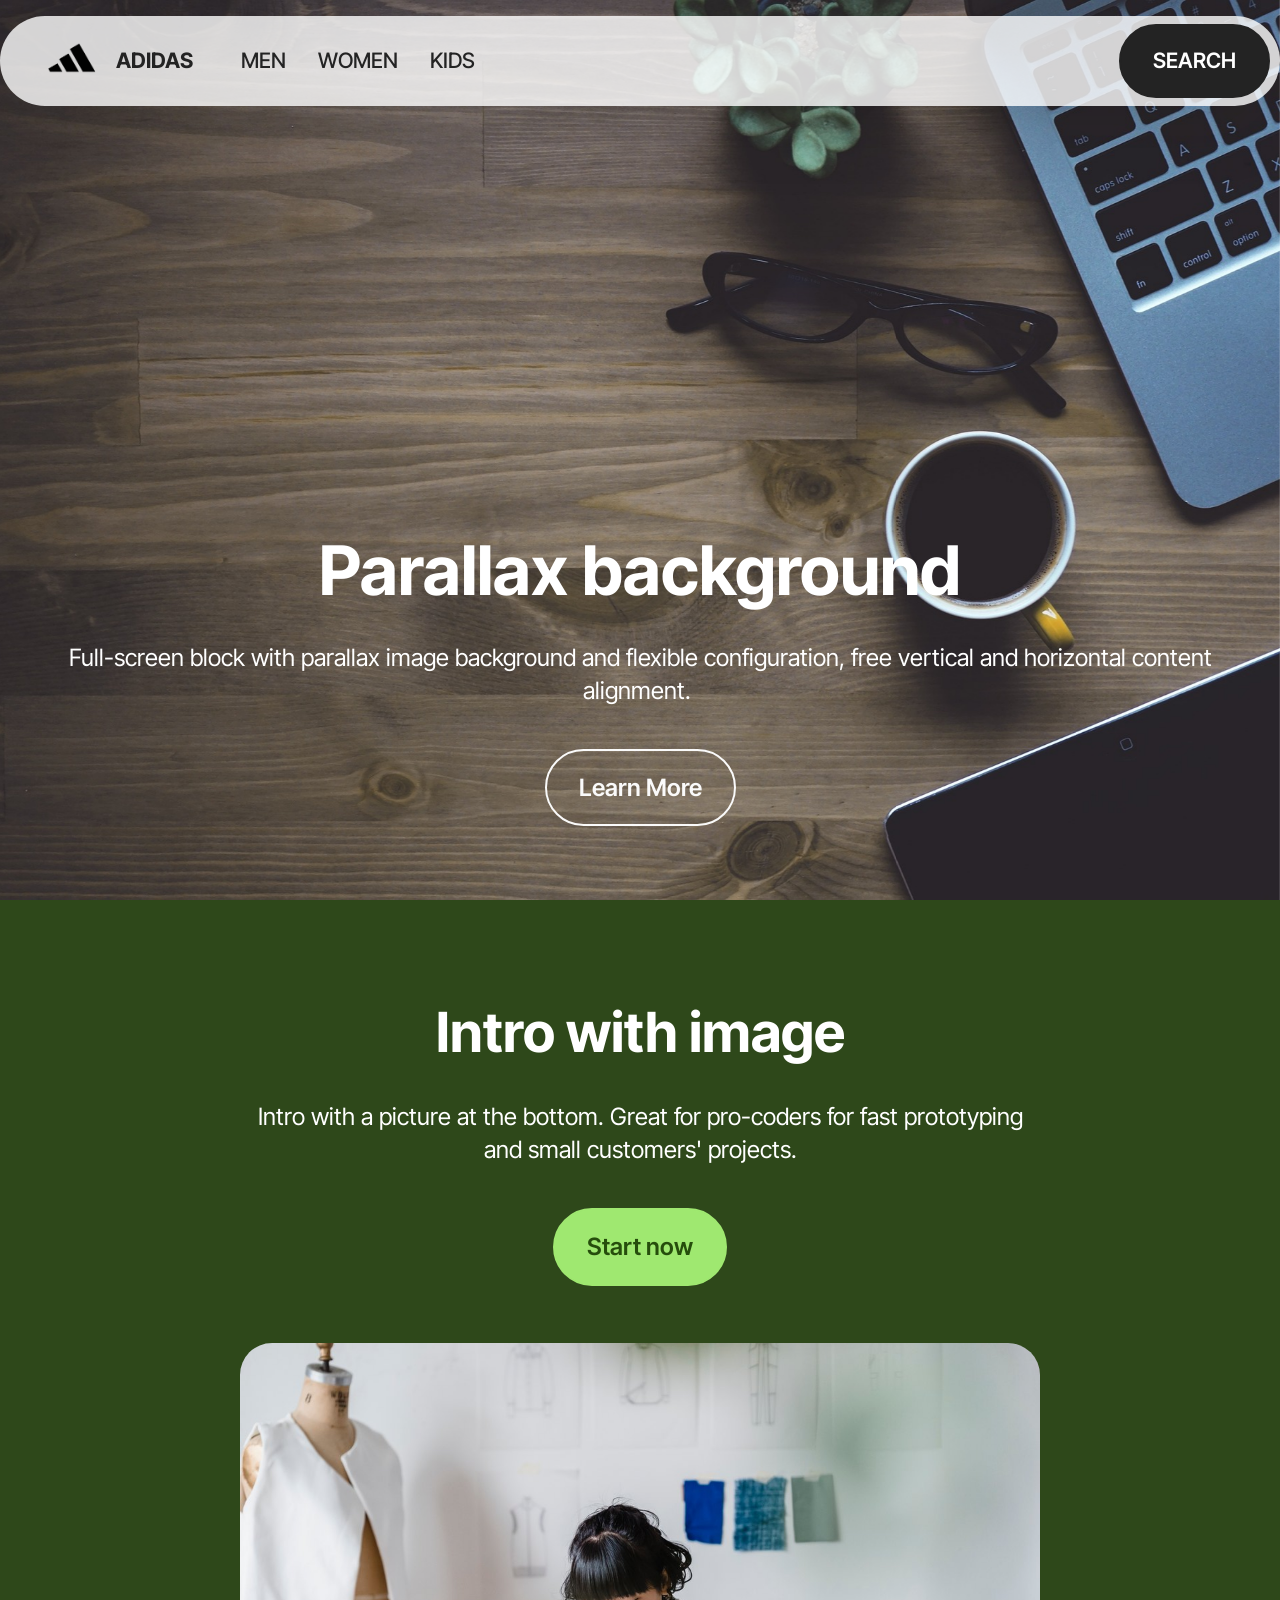
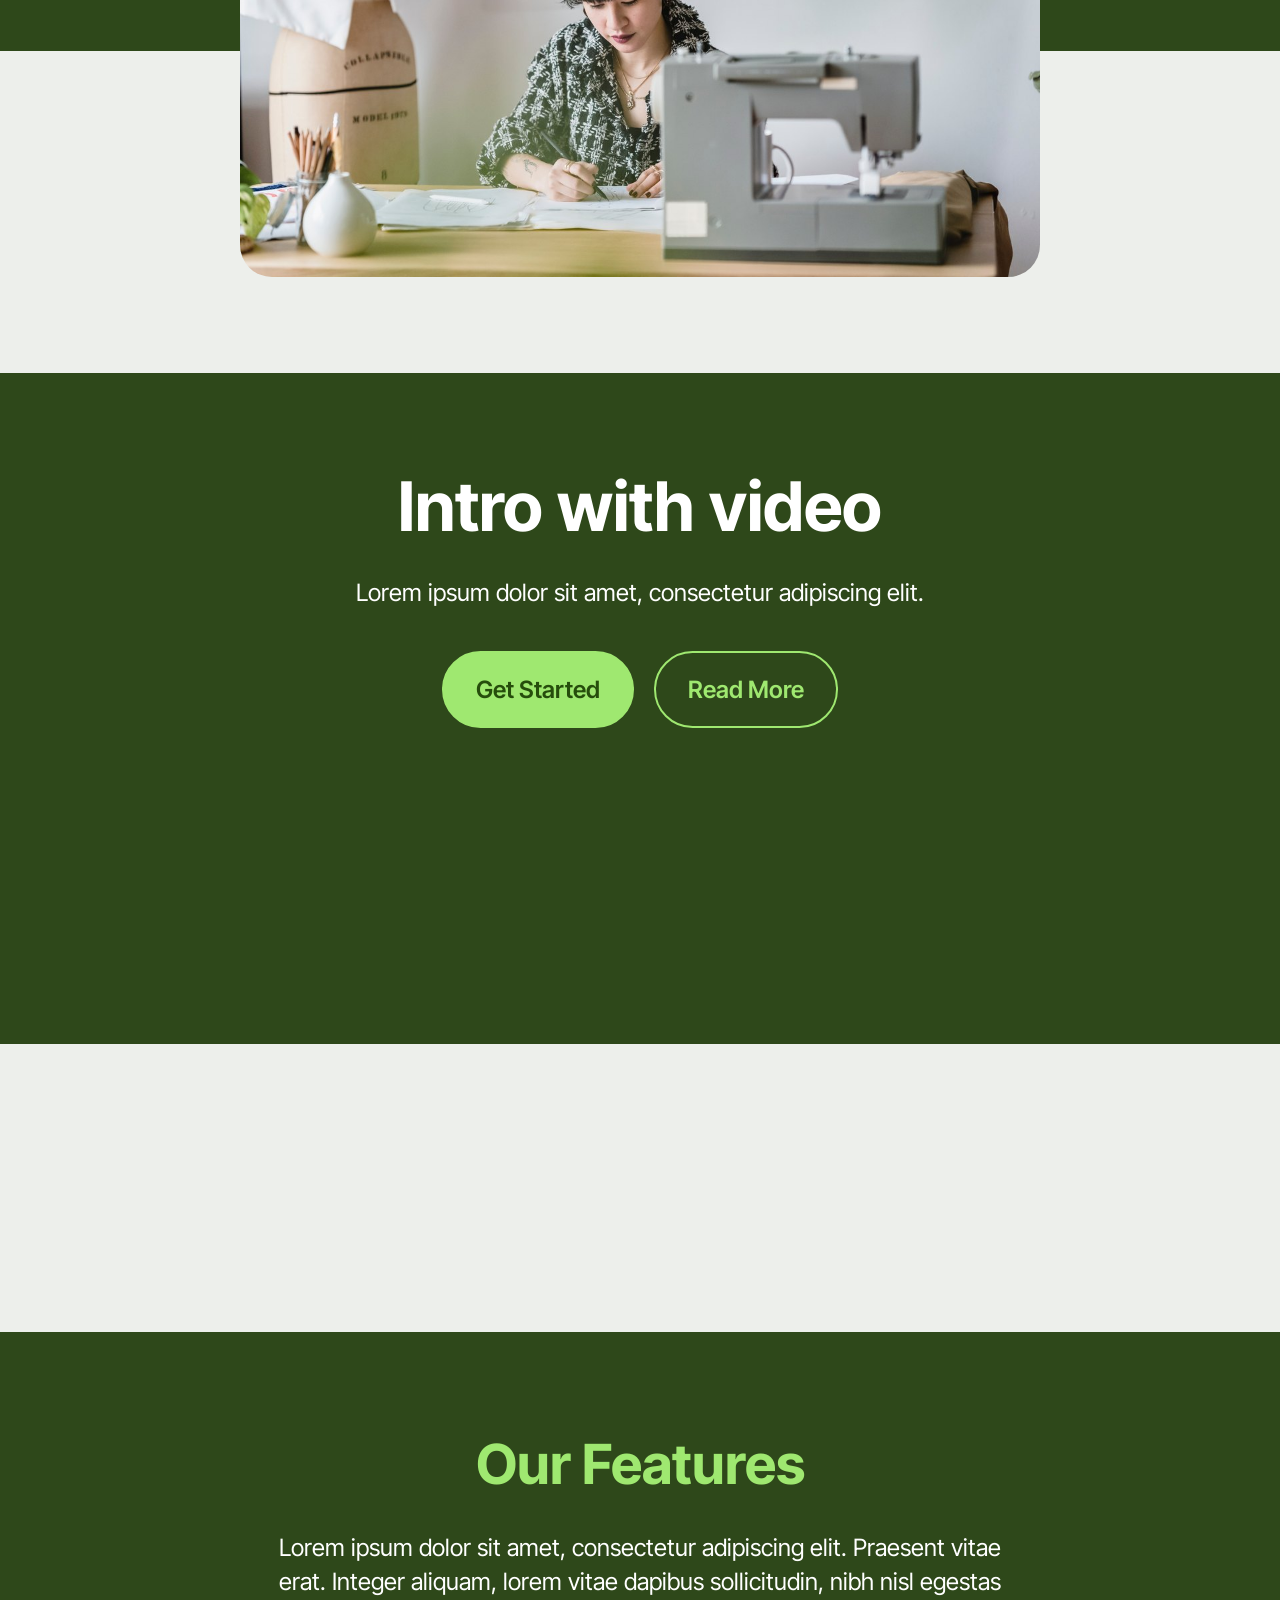
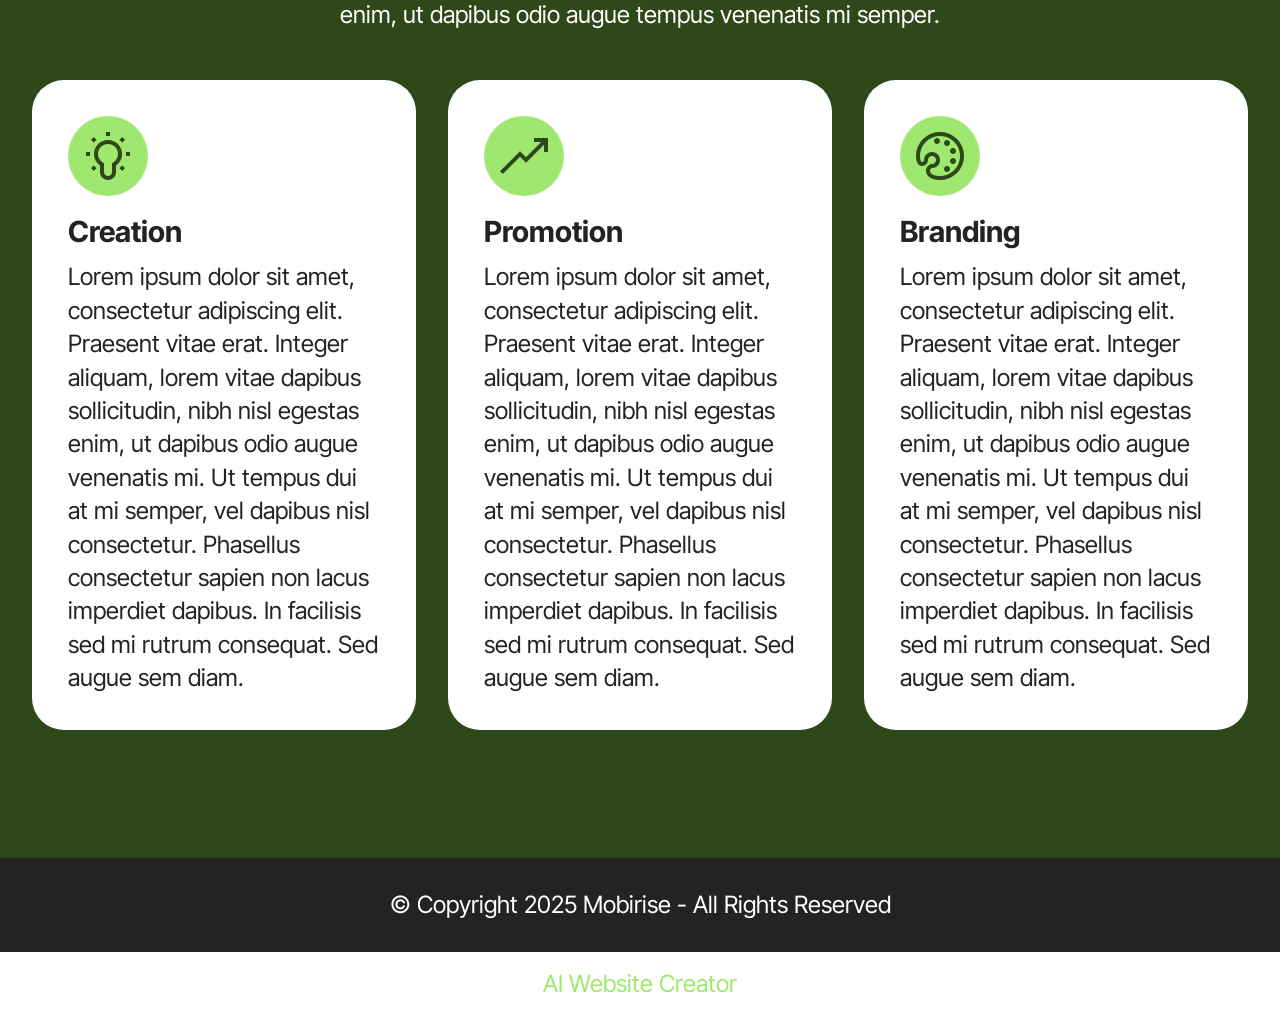
==== commit cd3984fa: "create github pages" ====
--- a/index.html
+++ b/index.html
@@ -6,7 +6,7 @@
   <meta http-equiv="X-UA-Compatible" content="IE=edge">
   <meta name="generator" content="Mobirise v6.1.12, mobirise.com">
   <meta name="viewport" content="width=device-width, initial-scale=1, minimum-scale=1">
-  <link rel="shortcut icon" href="assets/images/logo5.png" type="image/x-icon">
+  <link rel="shortcut icon" href="assets/images/adidas-logo-black-symbol-clothes-design-icon-abstract-football-illustration-with-white-background-free-vector-removebg-preview.png" type="image/x-icon">
   <meta name="description" content="">
   
   
@@ -14,10 +14,11 @@
   <link rel="stylesheet" href="assets/web/assets/mobirise-icons2/mobirise2.css">
   <link rel="stylesheet" href="assets/bootstrap/css/bootstrap.min.css">
   <link rel="stylesheet" href="assets/parallax/jarallax.css">
+  <link rel="stylesheet" href="assets/dropdown/css/style.css">
   <link rel="stylesheet" href="assets/theme/css/style.css">
-  <link rel="preload" href="https://fonts.googleapis.com/css2?family=Inter+Tight:wght@400;700&display=swap&display=swap" as="style" onload="this.onload=null;this.rel='stylesheet'">
-  <noscript><link rel="stylesheet" href="https://fonts.googleapis.com/css2?family=Inter+Tight:wght@400;700&display=swap&display=swap"></noscript>
-  <link rel="preload" as="style" href="assets/mobirise/css/mbr-additional.css?v=2Baps0"><link rel="stylesheet" href="assets/mobirise/css/mbr-additional.css?v=2Baps0" type="text/css">
+  <link rel="preload" href="https://fonts.googleapis.com/css?family=Inter+Tight:100,200,300,400,500,600,700,800,900,100i,200i,300i,400i,500i,600i,700i,800i,900i&display=swap" as="style" onload="this.onload=null;this.rel='stylesheet'">
+  <noscript><link rel="stylesheet" href="https://fonts.googleapis.com/css?family=Inter+Tight:100,200,300,400,500,600,700,800,900,100i,200i,300i,400i,500i,600i,700i,800i,900i&display=swap"></noscript>
+  <link rel="preload" as="style" href="assets/mobirise/css/mbr-additional.css?v=wOrKAO"><link rel="stylesheet" href="assets/mobirise/css/mbr-additional.css?v=wOrKAO" type="text/css">
 
   
   
@@ -25,7 +26,45 @@
 </head>
 <body>
   
-  <section data-bs-version="5.1" class="header16 cid-vxeADEk8eA mbr-fullscreen mbr-parallax-background" id="header17-0">
+  <section data-bs-version="5.1" class="menu menu1 cid-vxqnGDnm6m" once="menu" id="menu01-6">
+	
+
+	<nav class="navbar navbar-dropdown navbar-fixed-top navbar-expand-lg">
+		<div class="container">
+			<div class="navbar-brand">
+				<span class="navbar-logo">
+					<a href="https://mobiri.se">
+						<img src="assets/images/adidas-logo-black-symbol-clothes-design-icon-abstract-football-illustration-with-white-background-free-vector-removebg-preview.png" alt="Mobirise Website Builder" style="height: 3rem;">
+					</a>
+				</span>
+				<span class="navbar-caption-wrap"><a class="navbar-caption text-black display-4" href="https://mobiri.se">ADIDAS</a></span>
+			</div>
+			<button class="navbar-toggler" type="button" data-toggle="collapse" data-bs-toggle="collapse" data-target="#navbarSupportedContent" data-bs-target="#navbarSupportedContent" aria-controls="navbarNavAltMarkup" aria-expanded="false" aria-label="Toggle navigation">
+				<div class="hamburger">
+					<span></span>
+					<span></span>
+					<span></span>
+					<span></span>
+				</div>
+			</button>
+			<div class="collapse navbar-collapse" id="navbarSupportedContent">
+				<ul class="navbar-nav nav-dropdown" data-app-modern-menu="true"><li class="nav-item">
+						<a class="nav-link link text-black text-primary display-4" href="page1.html#features3-9">MEN</a>
+					</li>
+					<li class="nav-item">
+						<a class="nav-link link text-black text-primary display-4" href="page1.html#features3-a" aria-expanded="false">WOMEN</a>
+					</li>
+					<li class="nav-item">
+						<a class="nav-link link text-black text-primary display-4" href="page1.html#features3-b">KIDS</a>
+					</li></ul>
+				
+				<div class="navbar-buttons mbr-section-btn"><a class="btn btn-black display-4" href="https://mobiri.se">SEARCH</a></div>
+			</div>
+		</div>
+	</nav>
+</section>
+
+<section data-bs-version="5.1" class="header16 cid-vxeADEk8eA mbr-fullscreen mbr-parallax-background" id="header17-0">
   
   
   <div class="container-fluid">
@@ -188,7 +227,24 @@
       </div>
     </div>
   </div>
-</section><section class="display-7" style="padding: 0;align-items: center;justify-content: center;flex-wrap: wrap;    align-content: center;display: flex;position: relative;height: 4rem;"><a href="https://mobiri.se/5188645" style="flex: 1 1;height: 4rem;position: absolute;width: 100%;z-index: 1;"><img alt="" style="height: 4rem;" src="[data-uri]"></a><p style="margin: 0;text-align: center;" class="display-7">&#8204;</p><a style="z-index:1" href="https://mobirise.com/html-builder.html">HTML Creator</a></section><script src="assets/bootstrap/js/bootstrap.bundle.min.js"></script>  <script src="assets/parallax/jarallax.js"></script>  <script src="assets/smoothscroll/smooth-scroll.js"></script>  <script src="assets/ytplayer/index.js"></script>  <script src="assets/theme/js/script.js"></script>  
+</section>
+
+<section data-bs-version="5.1" class="footer7 cid-vxr5vtSRVn" once="footers" id="footer7-c">
+
+    
+
+    
+
+    <div class="container">
+        <div class="media-container-row align-center mbr-white">
+            <div class="col-12">
+                <p class="mbr-text mb-0 mbr-fonts-style display-7">
+                    © Copyright 2025 Mobirise - All Rights Reserved
+                </p>
+            </div>
+        </div>
+    </div>
+</section><section class="display-7" style="padding: 0;align-items: center;justify-content: center;flex-wrap: wrap;    align-content: center;display: flex;position: relative;height: 4rem;"><a href="https://mobiri.se/5188645" style="flex: 1 1;height: 4rem;position: absolute;width: 100%;z-index: 1;"><img alt="" style="height: 4rem;" src="[data-uri]"></a><p style="margin: 0;text-align: center;" class="display-7">&#8204;</p><a style="z-index:1" href="https://mobirise.com/builder/ai-website-creator.html">AI Website Creator</a></section><script src="assets/bootstrap/js/bootstrap.bundle.min.js"></script>  <script src="assets/parallax/jarallax.js"></script>  <script src="assets/smoothscroll/smooth-scroll.js"></script>  <script src="assets/ytplayer/index.js"></script>  <script src="assets/dropdown/js/navbar-dropdown.js"></script>  <script src="assets/theme/js/script.js"></script>  
   
   
 </body>
--- a/assets/dropdown/css/style.css
+++ b/assets/dropdown/css/style.css
@@ -0,0 +1,265 @@
+.navbar-dropdown {
+  left: 0;
+  padding: 0;
+  position: absolute;
+  right: 0;
+  top: 0;
+  transition: all 0.45s ease;
+  z-index: 1030;
+  background: #282828; }
+  .navbar-dropdown .navbar-logo {
+    margin-right: 0.8rem;
+    transition: margin 0.3s ease-in-out;
+    vertical-align: middle; }
+    .navbar-dropdown .navbar-logo img {
+      height: 3.125rem;
+      transition: all 0.3s ease-in-out; }
+    .navbar-dropdown .navbar-logo.mbr-iconfont {
+      font-size: 3.125rem;
+      line-height: 3.125rem; }
+  .navbar-dropdown .navbar-caption {
+    font-weight: 700;
+    white-space: normal;
+    vertical-align: -4px;
+    line-height: 3.125rem !important; }
+    .navbar-dropdown .navbar-caption, .navbar-dropdown .navbar-caption:hover {
+      color: inherit;
+      text-decoration: none; }
+  .navbar-dropdown .mbr-iconfont + .navbar-caption {
+    vertical-align: -1px; }
+  .navbar-dropdown.navbar-fixed-top {
+    position: fixed; }
+  .navbar-dropdown .navbar-brand span {
+    vertical-align: -4px; }
+  .navbar-dropdown.bg-color.transparent {
+    background: none; }
+  .navbar-dropdown.navbar-short .navbar-brand {
+    padding: 0.625rem 0; }
+    .navbar-dropdown.navbar-short .navbar-brand span {
+      vertical-align: -1px; }
+  .navbar-dropdown.navbar-short .navbar-caption {
+    line-height: 2.375rem !important;
+    vertical-align: -2px; }
+  .navbar-dropdown.navbar-short .navbar-logo {
+    margin-right: 0.5rem; }
+    .navbar-dropdown.navbar-short .navbar-logo img {
+      height: 2.375rem; }
+    .navbar-dropdown.navbar-short .navbar-logo.mbr-iconfont {
+      font-size: 2.375rem;
+      line-height: 2.375rem; }
+  .navbar-dropdown.navbar-short .mbr-table-cell {
+    height: 3.625rem; }
+  .navbar-dropdown .navbar-close {
+    left: 0.6875rem;
+    position: fixed;
+    top: 0.75rem;
+    z-index: 1000; }
+  .navbar-dropdown .hamburger-icon {
+    content: "";
+    display: inline-block;
+    vertical-align: middle;
+    width: 16px;
+    -webkit-box-shadow: 0 -6px 0 1px #282828,0 0 0 1px #282828,0 6px 0 1px #282828;
+    -moz-box-shadow: 0 -6px 0 1px #282828,0 0 0 1px #282828,0 6px 0 1px #282828;
+    box-shadow: 0 -6px 0 1px #282828,0 0 0 1px #282828,0 6px 0 1px #282828; }
+
+.dropdown-menu .dropdown-toggle[data-toggle="dropdown-submenu"]::after {
+  border-bottom: 0.35em solid transparent;
+  border-left: 0.35em solid;
+  border-right: 0;
+  border-top: 0.35em solid transparent;
+  margin-left: 0.3rem; }
+
+.dropdown-menu .dropdown-item:focus {
+  outline: 0; }
+
+.nav-dropdown {
+  font-size: 0.75rem;
+  font-weight: 500;
+  height: auto !important; }
+  .nav-dropdown .nav-btn {
+    padding-left: 1rem; }
+  .nav-dropdown .link {
+    margin: .667em 1.667em;
+    font-weight: 500;
+    padding: 0;
+    transition: color .2s ease-in-out; }
+    .nav-dropdown .link.dropdown-toggle {
+      margin-right: 2.583em; }
+      .nav-dropdown .link.dropdown-toggle::after {
+        margin-left: .25rem;
+        border-top: 0.35em solid;
+        border-right: 0.35em solid transparent;
+        border-left: 0.35em solid transparent;
+        border-bottom: 0; }
+      .nav-dropdown .link.dropdown-toggle[aria-expanded="true"] {
+        margin: 0;
+        padding: 0.667em 3.263em  0.667em 1.667em; }
+  .nav-dropdown .link::after,
+  .nav-dropdown .dropdown-item::after {
+    color: inherit; }
+  .nav-dropdown .btn {
+    font-size: 0.75rem;
+    font-weight: 700;
+    letter-spacing: 0;
+    margin-bottom: 0;
+    padding-left: 1.25rem;
+    padding-right: 1.25rem; }
+  .nav-dropdown .dropdown-menu {
+    border-radius: 0;
+    border: 0;
+    left: 0;
+    margin: 0;
+    padding-bottom: 1.25rem;
+    padding-top: 1.25rem;
+    position: relative; }
+  .nav-dropdown .dropdown-submenu {
+    margin-left: 0.125rem;
+    top: 0; }
+  .nav-dropdown .dropdown-item {
+    font-weight: 500;
+    line-height: 2;
+    padding: 0.3846em 4.615em 0.3846em 1.5385em;
+    position: relative;
+    transition: color .2s ease-in-out, background-color .2s ease-in-out; }
+    .nav-dropdown .dropdown-item::after {
+      margin-top: -0.3077em;
+      position: absolute;
+      right: 1.1538em;
+      top: 50%; }
+    .nav-dropdown .dropdown-item:focus, .nav-dropdown .dropdown-item:hover {
+      background: none; }
+
+@media (max-width: 767px) {
+  .nav-dropdown.navbar-toggleable-sm {
+    bottom: 0;
+    display: none;
+    left: 0;
+    overflow-x: hidden;
+    position: fixed;
+    top: 0;
+    transform: translateX(-100%);
+    -ms-transform: translateX(-100%);
+    -webkit-transform: translateX(-100%);
+    width: 18.75rem;
+    z-index: 999; } }
+.nav-dropdown.navbar-toggleable-xl {
+  bottom: 0;
+  display: none;
+  left: 0;
+  overflow-x: hidden;
+  position: fixed;
+  top: 0;
+  transform: translateX(-100%);
+  -ms-transform: translateX(-100%);
+  -webkit-transform: translateX(-100%);
+  width: 18.75rem;
+  z-index: 999; }
+
+.nav-dropdown-sm {
+  display: block !important;
+  overflow-x: hidden;
+  overflow: auto;
+  padding-top: 3.875rem; }
+  .nav-dropdown-sm::after {
+    content: "";
+    display: block;
+    height: 3rem;
+    width: 100%; }
+  .nav-dropdown-sm.collapse.in ~ .navbar-close {
+    display: block !important; }
+  .nav-dropdown-sm.collapsing, .nav-dropdown-sm.collapse.in {
+    transform: translateX(0);
+    -ms-transform: translateX(0);
+    -webkit-transform: translateX(0);
+    transition: all 0.25s ease-out;
+    -webkit-transition: all 0.25s ease-out;
+    background: #282828; }
+  .nav-dropdown-sm.collapsing[aria-expanded="false"] {
+    transform: translateX(-100%);
+    -ms-transform: translateX(-100%);
+    -webkit-transform: translateX(-100%); }
+  .nav-dropdown-sm .nav-item {
+    display: block;
+    margin-left: 0 !important;
+    padding-left: 0; }
+  .nav-dropdown-sm .link,
+  .nav-dropdown-sm .dropdown-item {
+    border-top: 1px dotted rgba(255, 255, 255, 0.1);
+    font-size: 0.8125rem;
+    line-height: 1.6;
+    margin: 0 !important;
+    padding: 0.875rem 2.4rem 0.875rem 1.5625rem !important;
+    position: relative;
+    white-space: normal; }
+    .nav-dropdown-sm .link:focus, .nav-dropdown-sm .link:hover,
+    .nav-dropdown-sm .dropdown-item:focus,
+    .nav-dropdown-sm .dropdown-item:hover {
+      background: rgba(0, 0, 0, 0.2) !important;
+      color: #c0a375; }
+  .nav-dropdown-sm .nav-btn {
+    position: relative;
+    padding: 1.5625rem 1.5625rem 0 1.5625rem; }
+    .nav-dropdown-sm .nav-btn::before {
+      border-top: 1px dotted rgba(255, 255, 255, 0.1);
+      content: "";
+      left: 0;
+      position: absolute;
+      top: 0;
+      width: 100%; }
+    .nav-dropdown-sm .nav-btn + .nav-btn {
+      padding-top: 0.625rem; }
+      .nav-dropdown-sm .nav-btn + .nav-btn::before {
+        display: none; }
+  .nav-dropdown-sm .btn {
+    padding: 0.625rem 0; }
+  .nav-dropdown-sm .dropdown-toggle[data-toggle="dropdown-submenu"]::after {
+    margin-left: .25rem;
+    border-top: 0.35em solid;
+    border-right: 0.35em solid transparent;
+    border-left: 0.35em solid transparent;
+    border-bottom: 0; }
+  .nav-dropdown-sm .dropdown-toggle[data-toggle="dropdown-submenu"][aria-expanded="true"]::after {
+    border-top: 0;
+    border-right: 0.35em solid transparent;
+    border-left: 0.35em solid transparent;
+    border-bottom: 0.35em solid; }
+  .nav-dropdown-sm .dropdown-menu {
+    margin: 0;
+    padding: 0;
+    position: relative;
+    top: 0;
+    left: 0;
+    width: 100%;
+    border: 0;
+    float: none;
+    border-radius: 0;
+    background: none; }
+  .nav-dropdown-sm .dropdown-submenu {
+    left: 100%;
+    margin-left: 0.125rem;
+    margin-top: -1.25rem;
+    top: 0; }
+
+.navbar-toggleable-sm .nav-dropdown .dropdown-menu {
+  position: absolute; }
+
+.navbar-toggleable-sm .nav-dropdown .dropdown-submenu {
+  left: 100%;
+  margin-left: 0.125rem;
+  margin-top: -1.25rem;
+  top: 0; }
+
+.navbar-toggleable-sm.opened .nav-dropdown .dropdown-menu {
+  position: relative; }
+
+.navbar-toggleable-sm.opened .nav-dropdown .dropdown-submenu {
+  left: 0;
+  margin-left: 00rem;
+  margin-top: 0rem;
+  top: 0; }
+
+.is-builder .nav-dropdown.collapsing {
+  transition: none !important; }
+
+
--- a/assets/mobirise/css/mbr-additional.css
+++ b/assets/mobirise/css/mbr-additional.css
@@ -54,11 +54,11 @@
 }
 .display-7 {
   font-family: 'Inter Tight', sans-serif;
-  font-size: 1.4rem;
+  font-size: 1.6rem;
   line-height: 1.3;
 }
 .display-7 > .mbr-iconfont {
-  font-size: 1.75rem;
+  font-size: 2rem;
 }
 /* ---- Fluid typography for mobile devices ---- */
 /* 1.4 - font scale ratio ( bootstrap == 1.42857 ) */
@@ -92,9 +92,9 @@
     line-height: calc( 1.4 * (1.35rem + (2 - 1.35) * ((100vw - 20rem) / (48 - 20))));
   }
   .display-7 {
-    font-size: 1.12rem;
-    font-size: calc( 1.14rem + (1.4 - 1.14) * ((100vw - 20rem) / (48 - 20)));
-    line-height: calc( 1.4 * (1.14rem + (1.4 - 1.14) * ((100vw - 20rem) / (48 - 20))));
+    font-size: 1.28rem;
+    font-size: calc( 1.21rem + (1.6 - 1.21) * ((100vw - 20rem) / (48 - 20)));
+    line-height: calc( 1.4 * (1.21rem + (1.6 - 1.21) * ((100vw - 20rem) / (48 - 20))));
   }
 }
 @media (min-width: 992px) and (max-width: 1400px) {
@@ -119,9 +119,9 @@
     line-height: calc( 1.4 * (1.35rem + (2 - 1.35) * ((100vw - 62rem) / (87 - 62))));
   }
   .display-7 {
-    font-size: 1.12rem;
-    font-size: calc( 1.14rem + (1.4 - 1.14) * ((100vw - 62rem) / (87 - 62)));
-    line-height: calc( 1.4 * (1.14rem + (1.4 - 1.14) * ((100vw - 62rem) / (87 - 62))));
+    font-size: 1.28rem;
+    font-size: calc( 1.21rem + (1.6 - 1.21) * ((100vw - 62rem) / (87 - 62)));
+    line-height: calc( 1.4 * (1.21rem + (1.6 - 1.21) * ((100vw - 62rem) / (87 - 62))));
   }
 }
 /* Buttons */
@@ -647,13 +647,13 @@
 }
 .form-control {
   font-family: 'Inter Tight', sans-serif;
-  font-size: 1.4rem;
+  font-size: 1.6rem;
   line-height: 1.3;
   font-weight: 400;
   border-radius: 40px !important;
 }
 .form-control > .mbr-iconfont {
-  font-size: 1.75rem;
+  font-size: 2rem;
 }
 .form-control:hover,
 .form-control:focus {
@@ -662,12 +662,12 @@
 }
 .form-control:-webkit-input-placeholder {
   font-family: 'Inter Tight', sans-serif;
-  font-size: 1.4rem;
+  font-size: 1.6rem;
   line-height: 1.3;
   font-weight: 400;
 }
 .form-control:-webkit-input-placeholder > .mbr-iconfont {
-  font-size: 1.75rem;
+  font-size: 2rem;
 }
 blockquote {
   border-color: #9fe870;
@@ -784,6 +784,572 @@
   outline-offset: 2px !important;
   transition: outline 0.2s ease-in-out;
 }
+.new-font {
+  font-family: 'Inter Tight', sans-serif;
+  font-size: 2rem;
+  line-height: 1.5;
+}
+.new-font > .mbr-iconfont {
+  font-size: 2rem;
+}
+.cid-vxqnGDnm6m {
+  z-index: 1000;
+  width: 100%;
+  position: relative;
+}
+.cid-vxqnGDnm6m .dropdown-item:before {
+  font-family: Moririse2 !important;
+  content: "\e966";
+  display: inline-block;
+  width: 0;
+  position: absolute;
+  left: 1rem;
+  top: 0.5rem;
+  margin-right: 0.5rem;
+  line-height: 1;
+  font-size: inherit;
+  vertical-align: middle;
+  text-align: center;
+  overflow: hidden;
+  transform: scale(0, 1);
+  transition: all 0.25s ease-in-out;
+}
+@media (max-width: 767px) {
+  .cid-vxqnGDnm6m .navbar-toggler {
+    transform: scale(0.8);
+  }
+}
+.cid-vxqnGDnm6m .navbar-brand {
+  flex-shrink: 0;
+  align-items: center;
+  margin-right: 0;
+  padding: 10px 0;
+  transition: all 0.3s;
+  word-break: break-word;
+  z-index: 1;
+}
+.cid-vxqnGDnm6m .navbar-brand img {
+  max-width: 100%;
+  max-height: 100%;
+  border-radius: 0px !important;
+}
+.cid-vxqnGDnm6m .navbar-brand .navbar-caption {
+  line-height: inherit !important;
+}
+.cid-vxqnGDnm6m .navbar-brand .navbar-logo a {
+  outline: none;
+}
+.cid-vxqnGDnm6m .navbar-nav {
+  margin: auto;
+  margin-left: 0;
+}
+.cid-vxqnGDnm6m .navbar-nav .nav-item {
+  padding: 0 !important;
+  transition: .3s all !important;
+}
+.cid-vxqnGDnm6m .navbar-nav .nav-item .nav-link {
+  padding: 16px !important;
+  margin: 0 !important;
+  border-radius: 1rem !important;
+  transition: .3s all !important;
+}
+.cid-vxqnGDnm6m .navbar-nav .nav-item .nav-link:hover {
+  background-color: rgba(27, 31, 10, 0.06);
+}
+.cid-vxqnGDnm6m .navbar-nav .open .nav-link::after {
+  transform: rotate(180deg);
+}
+@media (min-width: 992px) {
+  .cid-vxqnGDnm6m .navbar-nav .open .nav-link::before {
+    content: "";
+    width: 100%;
+    height: 20px;
+    top: 100%;
+    background: transparent;
+    position: absolute;
+  }
+}
+.cid-vxqnGDnm6m .navbar-nav .dropdown-item {
+  padding: 12px !important;
+  border-radius: 0.5rem !important;
+  margin: 0 8px !important;
+  transition: .3s all !important;
+}
+.cid-vxqnGDnm6m .navbar-nav .dropdown-item:hover {
+  background-color: rgba(27, 31, 10, 0.06);
+}
+@media (min-width: 992px) {
+  .cid-vxqnGDnm6m .navbar-nav {
+    padding-left: 1.5rem;
+  }
+}
+.cid-vxqnGDnm6m .nav-link {
+  width: fit-content;
+  position: relative;
+}
+.cid-vxqnGDnm6m .navbar-logo {
+  padding-left: 2rem;
+  margin: 0 !important;
+}
+@media (max-width: 767px) {
+  .cid-vxqnGDnm6m .navbar-logo {
+    padding-left: 1rem;
+  }
+}
+.cid-vxqnGDnm6m .navbar-caption {
+  padding-left: 1rem;
+  padding-right: .5rem;
+}
+@media (max-width: 767px) {
+  .cid-vxqnGDnm6m .nav-dropdown {
+    padding-bottom: 0.5rem;
+  }
+}
+.cid-vxqnGDnm6m .nav-dropdown .link.dropdown-toggle::after {
+  margin-left: 0.5rem;
+  margin-top: 0.2rem;
+  transition: .3s all;
+}
+.cid-vxqnGDnm6m .container {
+  display: flex;
+  height: 90px;
+  padding: 0.5rem 0.6rem;
+  flex-wrap: nowrap;
+  background: rgba(255, 255, 255, 0.8) !important;
+  left: 0;
+  right: 0;
+  -webkit-box-pack: justify;
+  -ms-flex-pack: justify;
+  justify-content: flex-end;
+  -webkit-box-align: center;
+  -webkit-align-items: center;
+  -ms-flex-align: center;
+  align-items: center;
+  border-radius: 100vw;
+  margin-top: 1rem;
+  background-color: #ffffff;
+  box-shadow: 0 30px 60px 0 rgba(27, 31, 10, 0.08);
+}
+@media (max-width: 992px) {
+  .cid-vxqnGDnm6m .container {
+    padding-right: 2rem;
+  }
+}
+@media (max-width: 767px) {
+  .cid-vxqnGDnm6m .container {
+    width: 95%;
+    height: 56px !important;
+    padding-right: 1rem;
+    margin-top: 0rem;
+  }
+}
+.cid-vxqnGDnm6m .iconfont-wrapper {
+  color: #000000 !important;
+  font-size: 1.5rem;
+  padding-right: 0.5rem;
+}
+.cid-vxqnGDnm6m .dropdown-menu {
+  flex-wrap: wrap;
+  flex-direction: column;
+  max-width: 100%;
+  padding: 12px 4px !important;
+  border-radius: 1.5rem;
+  transition: .3s all !important;
+  min-width: auto;
+  background: #ffffff;
+  background: rgba(255, 255, 255, 0.8) !important;
+}
+.cid-vxqnGDnm6m .nav-item:focus,
+.cid-vxqnGDnm6m .nav-link:focus {
+  outline: none;
+}
+.cid-vxqnGDnm6m .dropdown .dropdown-menu .dropdown-item {
+  width: auto;
+  transition: all 0.25s ease-in-out;
+}
+.cid-vxqnGDnm6m .dropdown .dropdown-menu .dropdown-item::after {
+  right: 0.5rem;
+}
+.cid-vxqnGDnm6m .dropdown .dropdown-menu .dropdown-item .mbr-iconfont {
+  margin-right: 0.5rem;
+  vertical-align: sub;
+}
+.cid-vxqnGDnm6m .dropdown .dropdown-menu .dropdown-item .mbr-iconfont:before {
+  display: inline-block;
+  transform: scale(1, 1);
+  transition: all 0.25s ease-in-out;
+}
+.cid-vxqnGDnm6m .collapsed .dropdown-menu .dropdown-item:before {
+  display: none;
+}
+.cid-vxqnGDnm6m .collapsed .dropdown .dropdown-menu .dropdown-item {
+  padding: 0.235em 1.5em 0.235em 1.5em !important;
+  transition: none;
+  margin: 0 !important;
+}
+.cid-vxqnGDnm6m .navbar {
+  min-height: 90px;
+  transition: all 0.3s;
+  border-bottom: 1px solid transparent;
+  background: transparent !important;
+  padding: 0 !important;
+  border: none !important;
+  box-shadow: none !important;
+  border-radius: 0 !important;
+}
+.cid-vxqnGDnm6m .navbar.opened {
+  transition: all 0.3s;
+}
+.cid-vxqnGDnm6m .navbar .dropdown-item {
+  padding: 0.5rem 1.8rem;
+}
+.cid-vxqnGDnm6m .navbar .navbar-logo img {
+  width: auto;
+}
+.cid-vxqnGDnm6m .navbar .navbar-collapse {
+  z-index: 1;
+  justify-content: flex-end;
+}
+.cid-vxqnGDnm6m .navbar.collapsed {
+  justify-content: center;
+}
+.cid-vxqnGDnm6m .navbar.collapsed .nav-item .nav-link::before {
+  display: none;
+}
+.cid-vxqnGDnm6m .navbar.collapsed.opened .dropdown-menu {
+  top: 0;
+}
+@media (min-width: 992px) {
+  .cid-vxqnGDnm6m .navbar.collapsed.opened:not(.navbar-short) .navbar-collapse {
+    max-height: calc(98.5vh - 3rem);
+  }
+}
+.cid-vxqnGDnm6m .navbar.collapsed .dropdown-menu .dropdown-submenu {
+  left: 0 !important;
+}
+.cid-vxqnGDnm6m .navbar.collapsed .dropdown-menu .dropdown-item:after {
+  right: auto;
+}
+.cid-vxqnGDnm6m .navbar.collapsed .dropdown-menu .dropdown-toggle[data-toggle="dropdown-submenu"]:after {
+  margin-left: 0.5rem;
+  margin-top: 0.2rem;
+  border-top: 0.35em solid;
+  border-right: 0.35em solid transparent;
+  border-left: 0.35em solid transparent;
+  border-bottom: 0;
+  top: 41%;
+}
+.cid-vxqnGDnm6m .navbar.collapsed ul.navbar-nav li {
+  margin: auto;
+}
+.cid-vxqnGDnm6m .navbar.collapsed .dropdown-menu .dropdown-item {
+  padding: 0.25rem 1.5rem;
+  text-align: center;
+}
+.cid-vxqnGDnm6m .navbar.collapsed .icons-menu {
+  padding-left: 0;
+  padding-right: 0;
+  padding-top: 0.5rem;
+  padding-bottom: 0.5rem;
+}
+@media (max-width: 767px) {
+  .cid-vxqnGDnm6m .navbar {
+    min-height: 72px;
+  }
+  .cid-vxqnGDnm6m .navbar .navbar-logo img {
+    height: 2rem !important;
+  }
+}
+@media (max-width: 991px) {
+  .cid-vxqnGDnm6m .navbar .nav-item .nav-link::before {
+    display: none;
+  }
+  .cid-vxqnGDnm6m .navbar.opened .dropdown-menu {
+    top: 0;
+  }
+  .cid-vxqnGDnm6m .navbar .dropdown-menu .dropdown-submenu {
+    left: 0 !important;
+  }
+  .cid-vxqnGDnm6m .navbar .dropdown-menu .dropdown-item:after {
+    right: auto;
+  }
+  .cid-vxqnGDnm6m .navbar .dropdown-menu .dropdown-toggle[data-toggle="dropdown-submenu"]:after {
+    margin-left: 0.5rem;
+    margin-top: 0.2rem;
+    border-top: 0.35em solid;
+    border-right: 0.35em solid transparent;
+    border-left: 0.35em solid transparent;
+    border-bottom: 0;
+    top: 40%;
+  }
+  .cid-vxqnGDnm6m .navbar .dropdown-menu .dropdown-item {
+    padding: 0.25rem 1.5rem !important;
+    text-align: center;
+  }
+  .cid-vxqnGDnm6m .navbar .navbar-brand {
+    flex-shrink: initial;
+    flex-basis: auto;
+    word-break: break-word;
+    padding-right: 10px;
+  }
+  .cid-vxqnGDnm6m .navbar .navbar-toggler {
+    flex-basis: auto;
+  }
+  .cid-vxqnGDnm6m .navbar .icons-menu {
+    padding-left: 0;
+    padding-top: 0.5rem;
+    padding-bottom: 0.5rem;
+  }
+}
+.cid-vxqnGDnm6m .navbar.navbar-short .navbar-logo img {
+  height: 2rem;
+}
+.cid-vxqnGDnm6m .dropdown-item.active,
+.cid-vxqnGDnm6m .dropdown-item:active {
+  background-color: transparent;
+}
+.cid-vxqnGDnm6m .navbar-expand-lg .navbar-nav .nav-link {
+  padding: 0;
+}
+.cid-vxqnGDnm6m .nav-dropdown .link.dropdown-toggle {
+  margin-right: 1.667em;
+}
+.cid-vxqnGDnm6m .nav-dropdown .link.dropdown-toggle[aria-expanded="true"] {
+  margin-right: 0;
+  padding: 0.667em 1.667em;
+}
+.cid-vxqnGDnm6m .navbar.navbar-expand-lg .dropdown .dropdown-menu {
+  background: #ffffff;
+}
+.cid-vxqnGDnm6m .navbar.navbar-expand-lg .dropdown .dropdown-menu .dropdown-submenu {
+  margin: 0;
+  left: 105%;
+  transform: none;
+  top: -12px;
+}
+.cid-vxqnGDnm6m .navbar .dropdown.open > .dropdown-menu {
+  display: flex;
+}
+.cid-vxqnGDnm6m ul.navbar-nav {
+  flex-wrap: wrap;
+}
+.cid-vxqnGDnm6m .navbar-buttons {
+  text-align: center;
+  min-width: 140px;
+}
+@media (max-width: 992px) {
+  .cid-vxqnGDnm6m .navbar-buttons {
+    text-align: left;
+  }
+}
+.cid-vxqnGDnm6m button.navbar-toggler {
+  outline: none;
+  width: 31px;
+  height: 20px;
+  cursor: pointer;
+  transition: all 0.2s;
+  position: relative;
+  align-self: center;
+}
+.cid-vxqnGDnm6m button.navbar-toggler .hamburger span {
+  position: absolute;
+  right: 0;
+  width: 30px;
+  height: 2px;
+  border-right: 5px;
+  background-color: #000000;
+}
+.cid-vxqnGDnm6m button.navbar-toggler .hamburger span:nth-child(1) {
+  top: 0;
+  transition: all 0.2s;
+}
+.cid-vxqnGDnm6m button.navbar-toggler .hamburger span:nth-child(2) {
+  top: 8px;
+  transition: all 0.15s;
+}
+.cid-vxqnGDnm6m button.navbar-toggler .hamburger span:nth-child(3) {
+  top: 8px;
+  transition: all 0.15s;
+}
+.cid-vxqnGDnm6m button.navbar-toggler .hamburger span:nth-child(4) {
+  top: 16px;
+  transition: all 0.2s;
+}
+.cid-vxqnGDnm6m nav.opened .hamburger span:nth-child(1) {
+  top: 8px;
+  width: 0;
+  opacity: 0;
+  right: 50%;
+  transition: all 0.2s;
+}
+.cid-vxqnGDnm6m nav.opened .hamburger span:nth-child(2) {
+  transform: rotate(45deg);
+  transition: all 0.25s;
+}
+.cid-vxqnGDnm6m nav.opened .hamburger span:nth-child(3) {
+  transform: rotate(-45deg);
+  transition: all 0.25s;
+}
+.cid-vxqnGDnm6m nav.opened .hamburger span:nth-child(4) {
+  top: 8px;
+  width: 0;
+  opacity: 0;
+  right: 50%;
+  transition: all 0.2s;
+}
+.cid-vxqnGDnm6m .navbar-dropdown {
+  padding: 0 1rem;
+}
+.cid-vxqnGDnm6m a.nav-link {
+  display: flex;
+  align-items: center;
+  justify-content: center;
+}
+.cid-vxqnGDnm6m .icons-menu {
+  flex-wrap: nowrap;
+  display: flex;
+  justify-content: center;
+  padding-left: 1rem;
+  padding-right: 1rem;
+  padding-top: 0.3rem;
+  text-align: center;
+}
+@media (max-width: 992px) {
+  .cid-vxqnGDnm6m .icons-menu {
+    justify-content: flex-start;
+    margin-bottom: .5rem;
+  }
+}
+@media screen and (-ms-high-contrast: active), (-ms-high-contrast: none) {
+  .cid-vxqnGDnm6m .navbar {
+    height: 70px;
+  }
+  .cid-vxqnGDnm6m .navbar.opened {
+    height: auto;
+  }
+  .cid-vxqnGDnm6m .nav-item .nav-link:hover::before {
+    width: 175%;
+    max-width: calc(100% + 2rem);
+    left: -1rem;
+  }
+}
+.cid-vxqnGDnm6m .navbar .dropdown > .dropdown-menu {
+  display: none;
+  width: max-content;
+  max-width: 500px !important;
+  transform: translateX(-50%);
+  top: calc(100% + 20px);
+  left: 50%;
+}
+.cid-vxqnGDnm6m .navbar .dropdown > .dropdown-menu .dropdown-item {
+  line-height: 1 !important;
+}
+.cid-vxqnGDnm6m .navbar .dropdown > .dropdown-menu .dropdown .dropdown-item {
+  align-items: center;
+  display: flex;
+  height: max-content !important;
+  min-height: max-content !important;
+}
+.cid-vxqnGDnm6m .navbar .dropdown > .dropdown-menu .dropdown .dropdown-item::after {
+  display: inline-block;
+  position: static;
+  margin-left: 0.5rem;
+  margin-top: 0;
+  margin-right: 0;
+  margin-bottom: 0;
+  transition: .3s all;
+  transform: rotate(-90deg);
+}
+.cid-vxqnGDnm6m .navbar .dropdown > .dropdown-menu .dropdown.open .dropdown-item::after {
+  transform: rotate(0deg);
+}
+.cid-vxqnGDnm6m .mbr-section-btn {
+  margin: -0.6rem -0.6rem;
+}
+.cid-vxqnGDnm6m .navbar-toggler {
+  margin-left: 12px;
+  margin-right: 8px;
+  order: 1000;
+}
+@media (max-width: 991px) {
+  .cid-vxqnGDnm6m .navbar-brand {
+    margin-right: auto;
+  }
+  .cid-vxqnGDnm6m .navbar-collapse {
+    z-index: -1 !important;
+    position: absolute;
+    top: 110%;
+    left: 0;
+    width: 100%;
+    padding: 1rem;
+    border-radius: 1.5rem;
+    background: #ffffff;
+    opacity: 1;
+    border-color: rgba(255, 255, 255, 0.8) !important;
+    background: rgba(255, 255, 255, 0.8) !important;
+    backdrop-filter: blur(8px);
+  }
+  .cid-vxqnGDnm6m .navbar-nav .nav-item .nav-link::after {
+    margin-left: 10px;
+  }
+  .cid-vxqnGDnm6m .navbar-nav .dropdown-item:hover {
+    background-color: rgba(27, 31, 10, 0.06);
+  }
+  .cid-vxqnGDnm6m .navbar .dropdown > .dropdown-menu {
+    max-width: 100% !important;
+    transform: translateX(0);
+    top: 10px;
+    left: 0;
+    padding: 8px !important;
+    border-radius: 1rem;
+    background-color: rgba(27, 31, 10, 0.04) !important;
+  }
+  .cid-vxqnGDnm6m .navbar .dropdown > .dropdown-menu .dropdown-item {
+    padding: 8px !important;
+    line-height: 1 !important;
+    margin-bottom: 4px !important;
+  }
+  .cid-vxqnGDnm6m .navbar .dropdown > .dropdown-menu .dropdown .dropdown-item {
+    align-items: center;
+    display: flex;
+    height: max-content !important;
+    min-height: max-content !important;
+  }
+  .cid-vxqnGDnm6m .navbar .dropdown > .dropdown-menu .dropdown .dropdown-item::after {
+    display: inline-block;
+    position: static;
+    margin-left: 0.5rem;
+    margin-top: 0;
+    margin-right: 0;
+    margin-bottom: 0;
+    transition: .3s all;
+    transform: rotate(0deg);
+  }
+  .cid-vxqnGDnm6m .navbar .dropdown > .dropdown-menu .dropdown.open .dropdown-item::after {
+    transform: rotate(180deg);
+  }
+  .cid-vxqnGDnm6m .navbar .dropdown > .dropdown-menu .dropdown-submenu {
+    position: static;
+    width: 100%;
+    max-width: 100% !important;
+    transform: translateX(0) !important;
+    top: 0;
+    left: 0;
+    padding: 8px !important;
+    border-radius: 1rem;
+    background-color: rgba(27, 31, 10, 0.04) !important;
+  }
+  .cid-vxqnGDnm6m .navbar .dropdown.open > .dropdown-menu {
+    display: flex !important;
+    flex-direction: column;
+    align-items: flex-start;
+  }
+}
+@media (max-width: 575px) {
+  .cid-vxqnGDnm6m .navbar-collapse {
+    padding: 1rem;
+  }
+}
 .cid-vxeADEk8eA {
   display: flex;
   background-image: url("../../../assets/images/mbr.jpg");
@@ -983,3 +1549,804 @@
 .cid-vxeAGKpPnA .content-head {
   max-width: 800px;
 }
+.cid-vxr5vtSRVn {
+  padding-top: 30px;
+  padding-bottom: 30px;
+  background-color: #232323;
+  overflow: hidden;
+}
+.cid-vxqnGDnm6m {
+  z-index: 1000;
+  width: 100%;
+  position: relative;
+}
+.cid-vxqnGDnm6m .dropdown-item:before {
+  font-family: Moririse2 !important;
+  content: "\e966";
+  display: inline-block;
+  width: 0;
+  position: absolute;
+  left: 1rem;
+  top: 0.5rem;
+  margin-right: 0.5rem;
+  line-height: 1;
+  font-size: inherit;
+  vertical-align: middle;
+  text-align: center;
+  overflow: hidden;
+  transform: scale(0, 1);
+  transition: all 0.25s ease-in-out;
+}
+@media (max-width: 767px) {
+  .cid-vxqnGDnm6m .navbar-toggler {
+    transform: scale(0.8);
+  }
+}
+.cid-vxqnGDnm6m .navbar-brand {
+  flex-shrink: 0;
+  align-items: center;
+  margin-right: 0;
+  padding: 10px 0;
+  transition: all 0.3s;
+  word-break: break-word;
+  z-index: 1;
+}
+.cid-vxqnGDnm6m .navbar-brand img {
+  max-width: 100%;
+  max-height: 100%;
+  border-radius: 0px !important;
+}
+.cid-vxqnGDnm6m .navbar-brand .navbar-caption {
+  line-height: inherit !important;
+}
+.cid-vxqnGDnm6m .navbar-brand .navbar-logo a {
+  outline: none;
+}
+.cid-vxqnGDnm6m .navbar-nav {
+  margin: auto;
+  margin-left: 0;
+}
+.cid-vxqnGDnm6m .navbar-nav .nav-item {
+  padding: 0 !important;
+  transition: .3s all !important;
+}
+.cid-vxqnGDnm6m .navbar-nav .nav-item .nav-link {
+  padding: 16px !important;
+  margin: 0 !important;
+  border-radius: 1rem !important;
+  transition: .3s all !important;
+}
+.cid-vxqnGDnm6m .navbar-nav .nav-item .nav-link:hover {
+  background-color: rgba(27, 31, 10, 0.06);
+}
+.cid-vxqnGDnm6m .navbar-nav .open .nav-link::after {
+  transform: rotate(180deg);
+}
+@media (min-width: 992px) {
+  .cid-vxqnGDnm6m .navbar-nav .open .nav-link::before {
+    content: "";
+    width: 100%;
+    height: 20px;
+    top: 100%;
+    background: transparent;
+    position: absolute;
+  }
+}
+.cid-vxqnGDnm6m .navbar-nav .dropdown-item {
+  padding: 12px !important;
+  border-radius: 0.5rem !important;
+  margin: 0 8px !important;
+  transition: .3s all !important;
+}
+.cid-vxqnGDnm6m .navbar-nav .dropdown-item:hover {
+  background-color: rgba(27, 31, 10, 0.06);
+}
+@media (min-width: 992px) {
+  .cid-vxqnGDnm6m .navbar-nav {
+    padding-left: 1.5rem;
+  }
+}
+.cid-vxqnGDnm6m .nav-link {
+  width: fit-content;
+  position: relative;
+}
+.cid-vxqnGDnm6m .navbar-logo {
+  padding-left: 2rem;
+  margin: 0 !important;
+}
+@media (max-width: 767px) {
+  .cid-vxqnGDnm6m .navbar-logo {
+    padding-left: 1rem;
+  }
+}
+.cid-vxqnGDnm6m .navbar-caption {
+  padding-left: 1rem;
+  padding-right: .5rem;
+}
+@media (max-width: 767px) {
+  .cid-vxqnGDnm6m .nav-dropdown {
+    padding-bottom: 0.5rem;
+  }
+}
+.cid-vxqnGDnm6m .nav-dropdown .link.dropdown-toggle::after {
+  margin-left: 0.5rem;
+  margin-top: 0.2rem;
+  transition: .3s all;
+}
+.cid-vxqnGDnm6m .container {
+  display: flex;
+  height: 90px;
+  padding: 0.5rem 0.6rem;
+  flex-wrap: nowrap;
+  background: rgba(255, 255, 255, 0.8) !important;
+  left: 0;
+  right: 0;
+  -webkit-box-pack: justify;
+  -ms-flex-pack: justify;
+  justify-content: flex-end;
+  -webkit-box-align: center;
+  -webkit-align-items: center;
+  -ms-flex-align: center;
+  align-items: center;
+  border-radius: 100vw;
+  margin-top: 1rem;
+  background-color: #ffffff;
+  box-shadow: 0 30px 60px 0 rgba(27, 31, 10, 0.08);
+}
+@media (max-width: 992px) {
+  .cid-vxqnGDnm6m .container {
+    padding-right: 2rem;
+  }
+}
+@media (max-width: 767px) {
+  .cid-vxqnGDnm6m .container {
+    width: 95%;
+    height: 56px !important;
+    padding-right: 1rem;
+    margin-top: 0rem;
+  }
+}
+.cid-vxqnGDnm6m .iconfont-wrapper {
+  color: #000000 !important;
+  font-size: 1.5rem;
+  padding-right: 0.5rem;
+}
+.cid-vxqnGDnm6m .dropdown-menu {
+  flex-wrap: wrap;
+  flex-direction: column;
+  max-width: 100%;
+  padding: 12px 4px !important;
+  border-radius: 1.5rem;
+  transition: .3s all !important;
+  min-width: auto;
+  background: #ffffff;
+  background: rgba(255, 255, 255, 0.8) !important;
+}
+.cid-vxqnGDnm6m .nav-item:focus,
+.cid-vxqnGDnm6m .nav-link:focus {
+  outline: none;
+}
+.cid-vxqnGDnm6m .dropdown .dropdown-menu .dropdown-item {
+  width: auto;
+  transition: all 0.25s ease-in-out;
+}
+.cid-vxqnGDnm6m .dropdown .dropdown-menu .dropdown-item::after {
+  right: 0.5rem;
+}
+.cid-vxqnGDnm6m .dropdown .dropdown-menu .dropdown-item .mbr-iconfont {
+  margin-right: 0.5rem;
+  vertical-align: sub;
+}
+.cid-vxqnGDnm6m .dropdown .dropdown-menu .dropdown-item .mbr-iconfont:before {
+  display: inline-block;
+  transform: scale(1, 1);
+  transition: all 0.25s ease-in-out;
+}
+.cid-vxqnGDnm6m .collapsed .dropdown-menu .dropdown-item:before {
+  display: none;
+}
+.cid-vxqnGDnm6m .collapsed .dropdown .dropdown-menu .dropdown-item {
+  padding: 0.235em 1.5em 0.235em 1.5em !important;
+  transition: none;
+  margin: 0 !important;
+}
+.cid-vxqnGDnm6m .navbar {
+  min-height: 90px;
+  transition: all 0.3s;
+  border-bottom: 1px solid transparent;
+  background: transparent !important;
+  padding: 0 !important;
+  border: none !important;
+  box-shadow: none !important;
+  border-radius: 0 !important;
+}
+.cid-vxqnGDnm6m .navbar.opened {
+  transition: all 0.3s;
+}
+.cid-vxqnGDnm6m .navbar .dropdown-item {
+  padding: 0.5rem 1.8rem;
+}
+.cid-vxqnGDnm6m .navbar .navbar-logo img {
+  width: auto;
+}
+.cid-vxqnGDnm6m .navbar .navbar-collapse {
+  z-index: 1;
+  justify-content: flex-end;
+}
+.cid-vxqnGDnm6m .navbar.collapsed {
+  justify-content: center;
+}
+.cid-vxqnGDnm6m .navbar.collapsed .nav-item .nav-link::before {
+  display: none;
+}
+.cid-vxqnGDnm6m .navbar.collapsed.opened .dropdown-menu {
+  top: 0;
+}
+@media (min-width: 992px) {
+  .cid-vxqnGDnm6m .navbar.collapsed.opened:not(.navbar-short) .navbar-collapse {
+    max-height: calc(98.5vh - 3rem);
+  }
+}
+.cid-vxqnGDnm6m .navbar.collapsed .dropdown-menu .dropdown-submenu {
+  left: 0 !important;
+}
+.cid-vxqnGDnm6m .navbar.collapsed .dropdown-menu .dropdown-item:after {
+  right: auto;
+}
+.cid-vxqnGDnm6m .navbar.collapsed .dropdown-menu .dropdown-toggle[data-toggle="dropdown-submenu"]:after {
+  margin-left: 0.5rem;
+  margin-top: 0.2rem;
+  border-top: 0.35em solid;
+  border-right: 0.35em solid transparent;
+  border-left: 0.35em solid transparent;
+  border-bottom: 0;
+  top: 41%;
+}
+.cid-vxqnGDnm6m .navbar.collapsed ul.navbar-nav li {
+  margin: auto;
+}
+.cid-vxqnGDnm6m .navbar.collapsed .dropdown-menu .dropdown-item {
+  padding: 0.25rem 1.5rem;
+  text-align: center;
+}
+.cid-vxqnGDnm6m .navbar.collapsed .icons-menu {
+  padding-left: 0;
+  padding-right: 0;
+  padding-top: 0.5rem;
+  padding-bottom: 0.5rem;
+}
+@media (max-width: 767px) {
+  .cid-vxqnGDnm6m .navbar {
+    min-height: 72px;
+  }
+  .cid-vxqnGDnm6m .navbar .navbar-logo img {
+    height: 2rem !important;
+  }
+}
+@media (max-width: 991px) {
+  .cid-vxqnGDnm6m .navbar .nav-item .nav-link::before {
+    display: none;
+  }
+  .cid-vxqnGDnm6m .navbar.opened .dropdown-menu {
+    top: 0;
+  }
+  .cid-vxqnGDnm6m .navbar .dropdown-menu .dropdown-submenu {
+    left: 0 !important;
+  }
+  .cid-vxqnGDnm6m .navbar .dropdown-menu .dropdown-item:after {
+    right: auto;
+  }
+  .cid-vxqnGDnm6m .navbar .dropdown-menu .dropdown-toggle[data-toggle="dropdown-submenu"]:after {
+    margin-left: 0.5rem;
+    margin-top: 0.2rem;
+    border-top: 0.35em solid;
+    border-right: 0.35em solid transparent;
+    border-left: 0.35em solid transparent;
+    border-bottom: 0;
+    top: 40%;
+  }
+  .cid-vxqnGDnm6m .navbar .dropdown-menu .dropdown-item {
+    padding: 0.25rem 1.5rem !important;
+    text-align: center;
+  }
+  .cid-vxqnGDnm6m .navbar .navbar-brand {
+    flex-shrink: initial;
+    flex-basis: auto;
+    word-break: break-word;
+    padding-right: 10px;
+  }
+  .cid-vxqnGDnm6m .navbar .navbar-toggler {
+    flex-basis: auto;
+  }
+  .cid-vxqnGDnm6m .navbar .icons-menu {
+    padding-left: 0;
+    padding-top: 0.5rem;
+    padding-bottom: 0.5rem;
+  }
+}
+.cid-vxqnGDnm6m .navbar.navbar-short .navbar-logo img {
+  height: 2rem;
+}
+.cid-vxqnGDnm6m .dropdown-item.active,
+.cid-vxqnGDnm6m .dropdown-item:active {
+  background-color: transparent;
+}
+.cid-vxqnGDnm6m .navbar-expand-lg .navbar-nav .nav-link {
+  padding: 0;
+}
+.cid-vxqnGDnm6m .nav-dropdown .link.dropdown-toggle {
+  margin-right: 1.667em;
+}
+.cid-vxqnGDnm6m .nav-dropdown .link.dropdown-toggle[aria-expanded="true"] {
+  margin-right: 0;
+  padding: 0.667em 1.667em;
+}
+.cid-vxqnGDnm6m .navbar.navbar-expand-lg .dropdown .dropdown-menu {
+  background: #ffffff;
+}
+.cid-vxqnGDnm6m .navbar.navbar-expand-lg .dropdown .dropdown-menu .dropdown-submenu {
+  margin: 0;
+  left: 105%;
+  transform: none;
+  top: -12px;
+}
+.cid-vxqnGDnm6m .navbar .dropdown.open > .dropdown-menu {
+  display: flex;
+}
+.cid-vxqnGDnm6m ul.navbar-nav {
+  flex-wrap: wrap;
+}
+.cid-vxqnGDnm6m .navbar-buttons {
+  text-align: center;
+  min-width: 140px;
+}
+@media (max-width: 992px) {
+  .cid-vxqnGDnm6m .navbar-buttons {
+    text-align: left;
+  }
+}
+.cid-vxqnGDnm6m button.navbar-toggler {
+  outline: none;
+  width: 31px;
+  height: 20px;
+  cursor: pointer;
+  transition: all 0.2s;
+  position: relative;
+  align-self: center;
+}
+.cid-vxqnGDnm6m button.navbar-toggler .hamburger span {
+  position: absolute;
+  right: 0;
+  width: 30px;
+  height: 2px;
+  border-right: 5px;
+  background-color: #000000;
+}
+.cid-vxqnGDnm6m button.navbar-toggler .hamburger span:nth-child(1) {
+  top: 0;
+  transition: all 0.2s;
+}
+.cid-vxqnGDnm6m button.navbar-toggler .hamburger span:nth-child(2) {
+  top: 8px;
+  transition: all 0.15s;
+}
+.cid-vxqnGDnm6m button.navbar-toggler .hamburger span:nth-child(3) {
+  top: 8px;
+  transition: all 0.15s;
+}
+.cid-vxqnGDnm6m button.navbar-toggler .hamburger span:nth-child(4) {
+  top: 16px;
+  transition: all 0.2s;
+}
+.cid-vxqnGDnm6m nav.opened .hamburger span:nth-child(1) {
+  top: 8px;
+  width: 0;
+  opacity: 0;
+  right: 50%;
+  transition: all 0.2s;
+}
+.cid-vxqnGDnm6m nav.opened .hamburger span:nth-child(2) {
+  transform: rotate(45deg);
+  transition: all 0.25s;
+}
+.cid-vxqnGDnm6m nav.opened .hamburger span:nth-child(3) {
+  transform: rotate(-45deg);
+  transition: all 0.25s;
+}
+.cid-vxqnGDnm6m nav.opened .hamburger span:nth-child(4) {
+  top: 8px;
+  width: 0;
+  opacity: 0;
+  right: 50%;
+  transition: all 0.2s;
+}
+.cid-vxqnGDnm6m .navbar-dropdown {
+  padding: 0 1rem;
+}
+.cid-vxqnGDnm6m a.nav-link {
+  display: flex;
+  align-items: center;
+  justify-content: center;
+}
+.cid-vxqnGDnm6m .icons-menu {
+  flex-wrap: nowrap;
+  display: flex;
+  justify-content: center;
+  padding-left: 1rem;
+  padding-right: 1rem;
+  padding-top: 0.3rem;
+  text-align: center;
+}
+@media (max-width: 992px) {
+  .cid-vxqnGDnm6m .icons-menu {
+    justify-content: flex-start;
+    margin-bottom: .5rem;
+  }
+}
+@media screen and (-ms-high-contrast: active), (-ms-high-contrast: none) {
+  .cid-vxqnGDnm6m .navbar {
+    height: 70px;
+  }
+  .cid-vxqnGDnm6m .navbar.opened {
+    height: auto;
+  }
+  .cid-vxqnGDnm6m .nav-item .nav-link:hover::before {
+    width: 175%;
+    max-width: calc(100% + 2rem);
+    left: -1rem;
+  }
+}
+.cid-vxqnGDnm6m .navbar .dropdown > .dropdown-menu {
+  display: none;
+  width: max-content;
+  max-width: 500px !important;
+  transform: translateX(-50%);
+  top: calc(100% + 20px);
+  left: 50%;
+}
+.cid-vxqnGDnm6m .navbar .dropdown > .dropdown-menu .dropdown-item {
+  line-height: 1 !important;
+}
+.cid-vxqnGDnm6m .navbar .dropdown > .dropdown-menu .dropdown .dropdown-item {
+  align-items: center;
+  display: flex;
+  height: max-content !important;
+  min-height: max-content !important;
+}
+.cid-vxqnGDnm6m .navbar .dropdown > .dropdown-menu .dropdown .dropdown-item::after {
+  display: inline-block;
+  position: static;
+  margin-left: 0.5rem;
+  margin-top: 0;
+  margin-right: 0;
+  margin-bottom: 0;
+  transition: .3s all;
+  transform: rotate(-90deg);
+}
+.cid-vxqnGDnm6m .navbar .dropdown > .dropdown-menu .dropdown.open .dropdown-item::after {
+  transform: rotate(0deg);
+}
+.cid-vxqnGDnm6m .mbr-section-btn {
+  margin: -0.6rem -0.6rem;
+}
+.cid-vxqnGDnm6m .navbar-toggler {
+  margin-left: 12px;
+  margin-right: 8px;
+  order: 1000;
+}
+@media (max-width: 991px) {
+  .cid-vxqnGDnm6m .navbar-brand {
+    margin-right: auto;
+  }
+  .cid-vxqnGDnm6m .navbar-collapse {
+    z-index: -1 !important;
+    position: absolute;
+    top: 110%;
+    left: 0;
+    width: 100%;
+    padding: 1rem;
+    border-radius: 1.5rem;
+    background: #ffffff;
+    opacity: 1;
+    border-color: rgba(255, 255, 255, 0.8) !important;
+    background: rgba(255, 255, 255, 0.8) !important;
+    backdrop-filter: blur(8px);
+  }
+  .cid-vxqnGDnm6m .navbar-nav .nav-item .nav-link::after {
+    margin-left: 10px;
+  }
+  .cid-vxqnGDnm6m .navbar-nav .dropdown-item:hover {
+    background-color: rgba(27, 31, 10, 0.06);
+  }
+  .cid-vxqnGDnm6m .navbar .dropdown > .dropdown-menu {
+    max-width: 100% !important;
+    transform: translateX(0);
+    top: 10px;
+    left: 0;
+    padding: 8px !important;
+    border-radius: 1rem;
+    background-color: rgba(27, 31, 10, 0.04) !important;
+  }
+  .cid-vxqnGDnm6m .navbar .dropdown > .dropdown-menu .dropdown-item {
+    padding: 8px !important;
+    line-height: 1 !important;
+    margin-bottom: 4px !important;
+  }
+  .cid-vxqnGDnm6m .navbar .dropdown > .dropdown-menu .dropdown .dropdown-item {
+    align-items: center;
+    display: flex;
+    height: max-content !important;
+    min-height: max-content !important;
+  }
+  .cid-vxqnGDnm6m .navbar .dropdown > .dropdown-menu .dropdown .dropdown-item::after {
+    display: inline-block;
+    position: static;
+    margin-left: 0.5rem;
+    margin-top: 0;
+    margin-right: 0;
+    margin-bottom: 0;
+    transition: .3s all;
+    transform: rotate(0deg);
+  }
+  .cid-vxqnGDnm6m .navbar .dropdown > .dropdown-menu .dropdown.open .dropdown-item::after {
+    transform: rotate(180deg);
+  }
+  .cid-vxqnGDnm6m .navbar .dropdown > .dropdown-menu .dropdown-submenu {
+    position: static;
+    width: 100%;
+    max-width: 100% !important;
+    transform: translateX(0) !important;
+    top: 0;
+    left: 0;
+    padding: 8px !important;
+    border-radius: 1rem;
+    background-color: rgba(27, 31, 10, 0.04) !important;
+  }
+  .cid-vxqnGDnm6m .navbar .dropdown.open > .dropdown-menu {
+    display: flex !important;
+    flex-direction: column;
+    align-items: flex-start;
+  }
+}
+@media (max-width: 575px) {
+  .cid-vxqnGDnm6m .navbar-collapse {
+    padding: 1rem;
+  }
+}
+.cid-vxqnWdtwOl {
+  background-image: url("../../../assets/images/711455-v3-1.jpeg");
+}
+.cid-vxqnWdtwOl .mbr-fallback-image.disabled {
+  display: none;
+}
+.cid-vxqnWdtwOl .mbr-fallback-image {
+  display: block;
+  background-size: cover;
+  background-position: center center;
+  width: 100%;
+  height: 100%;
+  position: absolute;
+  top: 0;
+}
+.cid-vxqnWdtwOl .mbr-section-title {
+  color: #ffffff;
+  text-align: left;
+}
+.cid-vxqnWdtwOl .mbr-text,
+.cid-vxqnWdtwOl .mbr-section-btn {
+  color: #ffffff;
+  text-align: justify;
+}
+.cid-vxqt523T3E {
+  padding-top: 6rem;
+  padding-bottom: 6rem;
+  background-color: #ffffff;
+}
+.cid-vxqt523T3E img,
+.cid-vxqt523T3E .item-img {
+  width: 100%;
+}
+.cid-vxqt523T3E .item:focus,
+.cid-vxqt523T3E span:focus {
+  outline: none;
+}
+.cid-vxqt523T3E .item {
+  cursor: pointer;
+  margin-bottom: 2rem;
+}
+.cid-vxqt523T3E .item-wrapper {
+  position: relative;
+  border-radius: 4px;
+  background: #fafafa;
+  height: 100%;
+  display: flex;
+  flex-flow: column nowrap;
+}
+@media (min-width: 992px) {
+  .cid-vxqt523T3E .item-wrapper .item-content {
+    padding: 2rem 2rem 0;
+  }
+  .cid-vxqt523T3E .item-wrapper .item-footer {
+    padding: 0 2rem 2rem;
+  }
+}
+@media (max-width: 991px) {
+  .cid-vxqt523T3E .item-wrapper .item-content {
+    padding: 1rem 1rem 0;
+  }
+  .cid-vxqt523T3E .item-wrapper .item-footer {
+    padding: 0 1rem 1rem;
+  }
+}
+.cid-vxqt523T3E .mbr-section-btn {
+  margin-top: auto !important;
+}
+.cid-vxqt523T3E .mbr-section-title {
+  color: #232323;
+  text-align: center;
+}
+.cid-vxqt523T3E .mbr-text,
+.cid-vxqt523T3E .mbr-section-btn {
+  text-align: left;
+}
+.cid-vxqt523T3E .item-title {
+  text-align: left;
+}
+.cid-vxqt523T3E .item-subtitle {
+  text-align: left;
+}
+.cid-vxqt5ihd2b {
+  padding-top: 6rem;
+  padding-bottom: 6rem;
+  background-color: #ffffff;
+}
+.cid-vxqt5ihd2b img,
+.cid-vxqt5ihd2b .item-img {
+  width: 100%;
+}
+.cid-vxqt5ihd2b .item:focus,
+.cid-vxqt5ihd2b span:focus {
+  outline: none;
+}
+.cid-vxqt5ihd2b .item {
+  cursor: pointer;
+  margin-bottom: 2rem;
+}
+.cid-vxqt5ihd2b .item-wrapper {
+  position: relative;
+  border-radius: 4px;
+  background: #fafafa;
+  height: 100%;
+  display: flex;
+  flex-flow: column nowrap;
+}
+@media (min-width: 992px) {
+  .cid-vxqt5ihd2b .item-wrapper .item-content {
+    padding: 2rem 2rem 0;
+  }
+  .cid-vxqt5ihd2b .item-wrapper .item-footer {
+    padding: 0 2rem 2rem;
+  }
+}
+@media (max-width: 991px) {
+  .cid-vxqt5ihd2b .item-wrapper .item-content {
+    padding: 1rem 1rem 0;
+  }
+  .cid-vxqt5ihd2b .item-wrapper .item-footer {
+    padding: 0 1rem 1rem;
+  }
+}
+.cid-vxqt5ihd2b .mbr-section-btn {
+  margin-top: auto !important;
+}
+.cid-vxqt5ihd2b .mbr-section-title {
+  color: #232323;
+}
+.cid-vxqt5ihd2b .mbr-text,
+.cid-vxqt5ihd2b .mbr-section-btn {
+  text-align: left;
+}
+.cid-vxqt5ihd2b .item-title {
+  text-align: left;
+}
+.cid-vxqt5ihd2b .item-subtitle {
+  text-align: left;
+}
+.cid-vxqt5u1pif {
+  padding-top: 6rem;
+  padding-bottom: 6rem;
+  background-color: #ffffff;
+}
+.cid-vxqt5u1pif img,
+.cid-vxqt5u1pif .item-img {
+  width: 100%;
+}
+.cid-vxqt5u1pif .item:focus,
+.cid-vxqt5u1pif span:focus {
+  outline: none;
+}
+.cid-vxqt5u1pif .item {
+  cursor: pointer;
+  margin-bottom: 2rem;
+}
+.cid-vxqt5u1pif .item-wrapper {
+  position: relative;
+  border-radius: 4px;
+  background: #fafafa;
+  height: 100%;
+  display: flex;
+  flex-flow: column nowrap;
+}
+@media (min-width: 992px) {
+  .cid-vxqt5u1pif .item-wrapper .item-content {
+    padding: 2rem 2rem 0;
+  }
+  .cid-vxqt5u1pif .item-wrapper .item-footer {
+    padding: 0 2rem 2rem;
+  }
+}
+@media (max-width: 991px) {
+  .cid-vxqt5u1pif .item-wrapper .item-content {
+    padding: 1rem 1rem 0;
+  }
+  .cid-vxqt5u1pif .item-wrapper .item-footer {
+    padding: 0 1rem 1rem;
+  }
+}
+.cid-vxqt5u1pif .mbr-section-btn {
+  margin-top: auto !important;
+}
+.cid-vxqt5u1pif .mbr-section-title {
+  color: #232323;
+}
+.cid-vxqt5u1pif .mbr-text,
+.cid-vxqt5u1pif .mbr-section-btn {
+  text-align: left;
+}
+.cid-vxqt5u1pif .item-title {
+  text-align: left;
+}
+.cid-vxqt5u1pif .item-subtitle {
+  text-align: left;
+}
+.cid-vxziHmq1QV {
+  padding-top: 6rem;
+  padding-bottom: 6rem;
+  background-color: #ffffff;
+}
+.cid-vxziHmq1QV .social-row {
+  display: flex;
+  justify-content: center;
+  align-items: center;
+  flex-wrap: wrap;
+}
+.cid-vxziHmq1QV .social-row .soc-item {
+  margin: 8px;
+}
+.cid-vxziHmq1QV .social-row .soc-item a:hover .mbr-iconfont,
+.cid-vxziHmq1QV .social-row .soc-item a:focus .mbr-iconfont {
+  background-color: #f7f7f7;
+}
+.cid-vxziHmq1QV .social-row .soc-item a .mbr-iconfont {
+  width: 72px;
+  height: 72px;
+  display: flex;
+  align-items: center;
+  justify-content: center;
+  border-radius: 100%;
+  font-size: 32px;
+  background-color: #f7f7f7;
+  color: #393193;
+  transition: all 0.3s ease-in-out;
+}
+.cid-vxziHmq1QV .row-links {
+  width: 100%;
+  justify-content: center;
+}
+.cid-vxziHmq1QV .mbr-section-title {
+  color: #ffffff;
+}
+.cid-vxziHmq1QV .mbr-section-title,
+.cid-vxziHmq1QV .social-list {
+  color: #000000;
+}
--- a/assets/mobirise/css/mbr-additional.css
+++ b/assets/mobirise/css/mbr-additional.css
@@ -54,11 +54,11 @@
 }
 .display-7 {
   font-family: 'Inter Tight', sans-serif;
-  font-size: 1.4rem;
+  font-size: 1.6rem;
   line-height: 1.3;
 }
 .display-7 > .mbr-iconfont {
-  font-size: 1.75rem;
+  font-size: 2rem;
 }
 /* ---- Fluid typography for mobile devices ---- */
 /* 1.4 - font scale ratio ( bootstrap == 1.42857 ) */
@@ -92,9 +92,9 @@
     line-height: calc( 1.4 * (1.35rem + (2 - 1.35) * ((100vw - 20rem) / (48 - 20))));
   }
   .display-7 {
-    font-size: 1.12rem;
-    font-size: calc( 1.14rem + (1.4 - 1.14) * ((100vw - 20rem) / (48 - 20)));
-    line-height: calc( 1.4 * (1.14rem + (1.4 - 1.14) * ((100vw - 20rem) / (48 - 20))));
+    font-size: 1.28rem;
+    font-size: calc( 1.21rem + (1.6 - 1.21) * ((100vw - 20rem) / (48 - 20)));
+    line-height: calc( 1.4 * (1.21rem + (1.6 - 1.21) * ((100vw - 20rem) / (48 - 20))));
   }
 }
 @media (min-width: 992px) and (max-width: 1400px) {
@@ -119,9 +119,9 @@
     line-height: calc( 1.4 * (1.35rem + (2 - 1.35) * ((100vw - 62rem) / (87 - 62))));
   }
   .display-7 {
-    font-size: 1.12rem;
-    font-size: calc( 1.14rem + (1.4 - 1.14) * ((100vw - 62rem) / (87 - 62)));
-    line-height: calc( 1.4 * (1.14rem + (1.4 - 1.14) * ((100vw - 62rem) / (87 - 62))));
+    font-size: 1.28rem;
+    font-size: calc( 1.21rem + (1.6 - 1.21) * ((100vw - 62rem) / (87 - 62)));
+    line-height: calc( 1.4 * (1.21rem + (1.6 - 1.21) * ((100vw - 62rem) / (87 - 62))));
   }
 }
 /* Buttons */
@@ -647,13 +647,13 @@
 }
 .form-control {
   font-family: 'Inter Tight', sans-serif;
-  font-size: 1.4rem;
+  font-size: 1.6rem;
   line-height: 1.3;
   font-weight: 400;
   border-radius: 40px !important;
 }
 .form-control > .mbr-iconfont {
-  font-size: 1.75rem;
+  font-size: 2rem;
 }
 .form-control:hover,
 .form-control:focus {
@@ -662,12 +662,12 @@
 }
 .form-control:-webkit-input-placeholder {
   font-family: 'Inter Tight', sans-serif;
-  font-size: 1.4rem;
+  font-size: 1.6rem;
   line-height: 1.3;
   font-weight: 400;
 }
 .form-control:-webkit-input-placeholder > .mbr-iconfont {
-  font-size: 1.75rem;
+  font-size: 2rem;
 }
 blockquote {
   border-color: #9fe870;
@@ -784,6 +784,572 @@
   outline-offset: 2px !important;
   transition: outline 0.2s ease-in-out;
 }
+.new-font {
+  font-family: 'Inter Tight', sans-serif;
+  font-size: 2rem;
+  line-height: 1.5;
+}
+.new-font > .mbr-iconfont {
+  font-size: 2rem;
+}
+.cid-vxqnGDnm6m {
+  z-index: 1000;
+  width: 100%;
+  position: relative;
+}
+.cid-vxqnGDnm6m .dropdown-item:before {
+  font-family: Moririse2 !important;
+  content: "\e966";
+  display: inline-block;
+  width: 0;
+  position: absolute;
+  left: 1rem;
+  top: 0.5rem;
+  margin-right: 0.5rem;
+  line-height: 1;
+  font-size: inherit;
+  vertical-align: middle;
+  text-align: center;
+  overflow: hidden;
+  transform: scale(0, 1);
+  transition: all 0.25s ease-in-out;
+}
+@media (max-width: 767px) {
+  .cid-vxqnGDnm6m .navbar-toggler {
+    transform: scale(0.8);
+  }
+}
+.cid-vxqnGDnm6m .navbar-brand {
+  flex-shrink: 0;
+  align-items: center;
+  margin-right: 0;
+  padding: 10px 0;
+  transition: all 0.3s;
+  word-break: break-word;
+  z-index: 1;
+}
+.cid-vxqnGDnm6m .navbar-brand img {
+  max-width: 100%;
+  max-height: 100%;
+  border-radius: 0px !important;
+}
+.cid-vxqnGDnm6m .navbar-brand .navbar-caption {
+  line-height: inherit !important;
+}
+.cid-vxqnGDnm6m .navbar-brand .navbar-logo a {
+  outline: none;
+}
+.cid-vxqnGDnm6m .navbar-nav {
+  margin: auto;
+  margin-left: 0;
+}
+.cid-vxqnGDnm6m .navbar-nav .nav-item {
+  padding: 0 !important;
+  transition: .3s all !important;
+}
+.cid-vxqnGDnm6m .navbar-nav .nav-item .nav-link {
+  padding: 16px !important;
+  margin: 0 !important;
+  border-radius: 1rem !important;
+  transition: .3s all !important;
+}
+.cid-vxqnGDnm6m .navbar-nav .nav-item .nav-link:hover {
+  background-color: rgba(27, 31, 10, 0.06);
+}
+.cid-vxqnGDnm6m .navbar-nav .open .nav-link::after {
+  transform: rotate(180deg);
+}
+@media (min-width: 992px) {
+  .cid-vxqnGDnm6m .navbar-nav .open .nav-link::before {
+    content: "";
+    width: 100%;
+    height: 20px;
+    top: 100%;
+    background: transparent;
+    position: absolute;
+  }
+}
+.cid-vxqnGDnm6m .navbar-nav .dropdown-item {
+  padding: 12px !important;
+  border-radius: 0.5rem !important;
+  margin: 0 8px !important;
+  transition: .3s all !important;
+}
+.cid-vxqnGDnm6m .navbar-nav .dropdown-item:hover {
+  background-color: rgba(27, 31, 10, 0.06);
+}
+@media (min-width: 992px) {
+  .cid-vxqnGDnm6m .navbar-nav {
+    padding-left: 1.5rem;
+  }
+}
+.cid-vxqnGDnm6m .nav-link {
+  width: fit-content;
+  position: relative;
+}
+.cid-vxqnGDnm6m .navbar-logo {
+  padding-left: 2rem;
+  margin: 0 !important;
+}
+@media (max-width: 767px) {
+  .cid-vxqnGDnm6m .navbar-logo {
+    padding-left: 1rem;
+  }
+}
+.cid-vxqnGDnm6m .navbar-caption {
+  padding-left: 1rem;
+  padding-right: .5rem;
+}
+@media (max-width: 767px) {
+  .cid-vxqnGDnm6m .nav-dropdown {
+    padding-bottom: 0.5rem;
+  }
+}
+.cid-vxqnGDnm6m .nav-dropdown .link.dropdown-toggle::after {
+  margin-left: 0.5rem;
+  margin-top: 0.2rem;
+  transition: .3s all;
+}
+.cid-vxqnGDnm6m .container {
+  display: flex;
+  height: 90px;
+  padding: 0.5rem 0.6rem;
+  flex-wrap: nowrap;
+  background: rgba(255, 255, 255, 0.8) !important;
+  left: 0;
+  right: 0;
+  -webkit-box-pack: justify;
+  -ms-flex-pack: justify;
+  justify-content: flex-end;
+  -webkit-box-align: center;
+  -webkit-align-items: center;
+  -ms-flex-align: center;
+  align-items: center;
+  border-radius: 100vw;
+  margin-top: 1rem;
+  background-color: #ffffff;
+  box-shadow: 0 30px 60px 0 rgba(27, 31, 10, 0.08);
+}
+@media (max-width: 992px) {
+  .cid-vxqnGDnm6m .container {
+    padding-right: 2rem;
+  }
+}
+@media (max-width: 767px) {
+  .cid-vxqnGDnm6m .container {
+    width: 95%;
+    height: 56px !important;
+    padding-right: 1rem;
+    margin-top: 0rem;
+  }
+}
+.cid-vxqnGDnm6m .iconfont-wrapper {
+  color: #000000 !important;
+  font-size: 1.5rem;
+  padding-right: 0.5rem;
+}
+.cid-vxqnGDnm6m .dropdown-menu {
+  flex-wrap: wrap;
+  flex-direction: column;
+  max-width: 100%;
+  padding: 12px 4px !important;
+  border-radius: 1.5rem;
+  transition: .3s all !important;
+  min-width: auto;
+  background: #ffffff;
+  background: rgba(255, 255, 255, 0.8) !important;
+}
+.cid-vxqnGDnm6m .nav-item:focus,
+.cid-vxqnGDnm6m .nav-link:focus {
+  outline: none;
+}
+.cid-vxqnGDnm6m .dropdown .dropdown-menu .dropdown-item {
+  width: auto;
+  transition: all 0.25s ease-in-out;
+}
+.cid-vxqnGDnm6m .dropdown .dropdown-menu .dropdown-item::after {
+  right: 0.5rem;
+}
+.cid-vxqnGDnm6m .dropdown .dropdown-menu .dropdown-item .mbr-iconfont {
+  margin-right: 0.5rem;
+  vertical-align: sub;
+}
+.cid-vxqnGDnm6m .dropdown .dropdown-menu .dropdown-item .mbr-iconfont:before {
+  display: inline-block;
+  transform: scale(1, 1);
+  transition: all 0.25s ease-in-out;
+}
+.cid-vxqnGDnm6m .collapsed .dropdown-menu .dropdown-item:before {
+  display: none;
+}
+.cid-vxqnGDnm6m .collapsed .dropdown .dropdown-menu .dropdown-item {
+  padding: 0.235em 1.5em 0.235em 1.5em !important;
+  transition: none;
+  margin: 0 !important;
+}
+.cid-vxqnGDnm6m .navbar {
+  min-height: 90px;
+  transition: all 0.3s;
+  border-bottom: 1px solid transparent;
+  background: transparent !important;
+  padding: 0 !important;
+  border: none !important;
+  box-shadow: none !important;
+  border-radius: 0 !important;
+}
+.cid-vxqnGDnm6m .navbar.opened {
+  transition: all 0.3s;
+}
+.cid-vxqnGDnm6m .navbar .dropdown-item {
+  padding: 0.5rem 1.8rem;
+}
+.cid-vxqnGDnm6m .navbar .navbar-logo img {
+  width: auto;
+}
+.cid-vxqnGDnm6m .navbar .navbar-collapse {
+  z-index: 1;
+  justify-content: flex-end;
+}
+.cid-vxqnGDnm6m .navbar.collapsed {
+  justify-content: center;
+}
+.cid-vxqnGDnm6m .navbar.collapsed .nav-item .nav-link::before {
+  display: none;
+}
+.cid-vxqnGDnm6m .navbar.collapsed.opened .dropdown-menu {
+  top: 0;
+}
+@media (min-width: 992px) {
+  .cid-vxqnGDnm6m .navbar.collapsed.opened:not(.navbar-short) .navbar-collapse {
+    max-height: calc(98.5vh - 3rem);
+  }
+}
+.cid-vxqnGDnm6m .navbar.collapsed .dropdown-menu .dropdown-submenu {
+  left: 0 !important;
+}
+.cid-vxqnGDnm6m .navbar.collapsed .dropdown-menu .dropdown-item:after {
+  right: auto;
+}
+.cid-vxqnGDnm6m .navbar.collapsed .dropdown-menu .dropdown-toggle[data-toggle="dropdown-submenu"]:after {
+  margin-left: 0.5rem;
+  margin-top: 0.2rem;
+  border-top: 0.35em solid;
+  border-right: 0.35em solid transparent;
+  border-left: 0.35em solid transparent;
+  border-bottom: 0;
+  top: 41%;
+}
+.cid-vxqnGDnm6m .navbar.collapsed ul.navbar-nav li {
+  margin: auto;
+}
+.cid-vxqnGDnm6m .navbar.collapsed .dropdown-menu .dropdown-item {
+  padding: 0.25rem 1.5rem;
+  text-align: center;
+}
+.cid-vxqnGDnm6m .navbar.collapsed .icons-menu {
+  padding-left: 0;
+  padding-right: 0;
+  padding-top: 0.5rem;
+  padding-bottom: 0.5rem;
+}
+@media (max-width: 767px) {
+  .cid-vxqnGDnm6m .navbar {
+    min-height: 72px;
+  }
+  .cid-vxqnGDnm6m .navbar .navbar-logo img {
+    height: 2rem !important;
+  }
+}
+@media (max-width: 991px) {
+  .cid-vxqnGDnm6m .navbar .nav-item .nav-link::before {
+    display: none;
+  }
+  .cid-vxqnGDnm6m .navbar.opened .dropdown-menu {
+    top: 0;
+  }
+  .cid-vxqnGDnm6m .navbar .dropdown-menu .dropdown-submenu {
+    left: 0 !important;
+  }
+  .cid-vxqnGDnm6m .navbar .dropdown-menu .dropdown-item:after {
+    right: auto;
+  }
+  .cid-vxqnGDnm6m .navbar .dropdown-menu .dropdown-toggle[data-toggle="dropdown-submenu"]:after {
+    margin-left: 0.5rem;
+    margin-top: 0.2rem;
+    border-top: 0.35em solid;
+    border-right: 0.35em solid transparent;
+    border-left: 0.35em solid transparent;
+    border-bottom: 0;
+    top: 40%;
+  }
+  .cid-vxqnGDnm6m .navbar .dropdown-menu .dropdown-item {
+    padding: 0.25rem 1.5rem !important;
+    text-align: center;
+  }
+  .cid-vxqnGDnm6m .navbar .navbar-brand {
+    flex-shrink: initial;
+    flex-basis: auto;
+    word-break: break-word;
+    padding-right: 10px;
+  }
+  .cid-vxqnGDnm6m .navbar .navbar-toggler {
+    flex-basis: auto;
+  }
+  .cid-vxqnGDnm6m .navbar .icons-menu {
+    padding-left: 0;
+    padding-top: 0.5rem;
+    padding-bottom: 0.5rem;
+  }
+}
+.cid-vxqnGDnm6m .navbar.navbar-short .navbar-logo img {
+  height: 2rem;
+}
+.cid-vxqnGDnm6m .dropdown-item.active,
+.cid-vxqnGDnm6m .dropdown-item:active {
+  background-color: transparent;
+}
+.cid-vxqnGDnm6m .navbar-expand-lg .navbar-nav .nav-link {
+  padding: 0;
+}
+.cid-vxqnGDnm6m .nav-dropdown .link.dropdown-toggle {
+  margin-right: 1.667em;
+}
+.cid-vxqnGDnm6m .nav-dropdown .link.dropdown-toggle[aria-expanded="true"] {
+  margin-right: 0;
+  padding: 0.667em 1.667em;
+}
+.cid-vxqnGDnm6m .navbar.navbar-expand-lg .dropdown .dropdown-menu {
+  background: #ffffff;
+}
+.cid-vxqnGDnm6m .navbar.navbar-expand-lg .dropdown .dropdown-menu .dropdown-submenu {
+  margin: 0;
+  left: 105%;
+  transform: none;
+  top: -12px;
+}
+.cid-vxqnGDnm6m .navbar .dropdown.open > .dropdown-menu {
+  display: flex;
+}
+.cid-vxqnGDnm6m ul.navbar-nav {
+  flex-wrap: wrap;
+}
+.cid-vxqnGDnm6m .navbar-buttons {
+  text-align: center;
+  min-width: 140px;
+}
+@media (max-width: 992px) {
+  .cid-vxqnGDnm6m .navbar-buttons {
+    text-align: left;
+  }
+}
+.cid-vxqnGDnm6m button.navbar-toggler {
+  outline: none;
+  width: 31px;
+  height: 20px;
+  cursor: pointer;
+  transition: all 0.2s;
+  position: relative;
+  align-self: center;
+}
+.cid-vxqnGDnm6m button.navbar-toggler .hamburger span {
+  position: absolute;
+  right: 0;
+  width: 30px;
+  height: 2px;
+  border-right: 5px;
+  background-color: #000000;
+}
+.cid-vxqnGDnm6m button.navbar-toggler .hamburger span:nth-child(1) {
+  top: 0;
+  transition: all 0.2s;
+}
+.cid-vxqnGDnm6m button.navbar-toggler .hamburger span:nth-child(2) {
+  top: 8px;
+  transition: all 0.15s;
+}
+.cid-vxqnGDnm6m button.navbar-toggler .hamburger span:nth-child(3) {
+  top: 8px;
+  transition: all 0.15s;
+}
+.cid-vxqnGDnm6m button.navbar-toggler .hamburger span:nth-child(4) {
+  top: 16px;
+  transition: all 0.2s;
+}
+.cid-vxqnGDnm6m nav.opened .hamburger span:nth-child(1) {
+  top: 8px;
+  width: 0;
+  opacity: 0;
+  right: 50%;
+  transition: all 0.2s;
+}
+.cid-vxqnGDnm6m nav.opened .hamburger span:nth-child(2) {
+  transform: rotate(45deg);
+  transition: all 0.25s;
+}
+.cid-vxqnGDnm6m nav.opened .hamburger span:nth-child(3) {
+  transform: rotate(-45deg);
+  transition: all 0.25s;
+}
+.cid-vxqnGDnm6m nav.opened .hamburger span:nth-child(4) {
+  top: 8px;
+  width: 0;
+  opacity: 0;
+  right: 50%;
+  transition: all 0.2s;
+}
+.cid-vxqnGDnm6m .navbar-dropdown {
+  padding: 0 1rem;
+}
+.cid-vxqnGDnm6m a.nav-link {
+  display: flex;
+  align-items: center;
+  justify-content: center;
+}
+.cid-vxqnGDnm6m .icons-menu {
+  flex-wrap: nowrap;
+  display: flex;
+  justify-content: center;
+  padding-left: 1rem;
+  padding-right: 1rem;
+  padding-top: 0.3rem;
+  text-align: center;
+}
+@media (max-width: 992px) {
+  .cid-vxqnGDnm6m .icons-menu {
+    justify-content: flex-start;
+    margin-bottom: .5rem;
+  }
+}
+@media screen and (-ms-high-contrast: active), (-ms-high-contrast: none) {
+  .cid-vxqnGDnm6m .navbar {
+    height: 70px;
+  }
+  .cid-vxqnGDnm6m .navbar.opened {
+    height: auto;
+  }
+  .cid-vxqnGDnm6m .nav-item .nav-link:hover::before {
+    width: 175%;
+    max-width: calc(100% + 2rem);
+    left: -1rem;
+  }
+}
+.cid-vxqnGDnm6m .navbar .dropdown > .dropdown-menu {
+  display: none;
+  width: max-content;
+  max-width: 500px !important;
+  transform: translateX(-50%);
+  top: calc(100% + 20px);
+  left: 50%;
+}
+.cid-vxqnGDnm6m .navbar .dropdown > .dropdown-menu .dropdown-item {
+  line-height: 1 !important;
+}
+.cid-vxqnGDnm6m .navbar .dropdown > .dropdown-menu .dropdown .dropdown-item {
+  align-items: center;
+  display: flex;
+  height: max-content !important;
+  min-height: max-content !important;
+}
+.cid-vxqnGDnm6m .navbar .dropdown > .dropdown-menu .dropdown .dropdown-item::after {
+  display: inline-block;
+  position: static;
+  margin-left: 0.5rem;
+  margin-top: 0;
+  margin-right: 0;
+  margin-bottom: 0;
+  transition: .3s all;
+  transform: rotate(-90deg);
+}
+.cid-vxqnGDnm6m .navbar .dropdown > .dropdown-menu .dropdown.open .dropdown-item::after {
+  transform: rotate(0deg);
+}
+.cid-vxqnGDnm6m .mbr-section-btn {
+  margin: -0.6rem -0.6rem;
+}
+.cid-vxqnGDnm6m .navbar-toggler {
+  margin-left: 12px;
+  margin-right: 8px;
+  order: 1000;
+}
+@media (max-width: 991px) {
+  .cid-vxqnGDnm6m .navbar-brand {
+    margin-right: auto;
+  }
+  .cid-vxqnGDnm6m .navbar-collapse {
+    z-index: -1 !important;
+    position: absolute;
+    top: 110%;
+    left: 0;
+    width: 100%;
+    padding: 1rem;
+    border-radius: 1.5rem;
+    background: #ffffff;
+    opacity: 1;
+    border-color: rgba(255, 255, 255, 0.8) !important;
+    background: rgba(255, 255, 255, 0.8) !important;
+    backdrop-filter: blur(8px);
+  }
+  .cid-vxqnGDnm6m .navbar-nav .nav-item .nav-link::after {
+    margin-left: 10px;
+  }
+  .cid-vxqnGDnm6m .navbar-nav .dropdown-item:hover {
+    background-color: rgba(27, 31, 10, 0.06);
+  }
+  .cid-vxqnGDnm6m .navbar .dropdown > .dropdown-menu {
+    max-width: 100% !important;
+    transform: translateX(0);
+    top: 10px;
+    left: 0;
+    padding: 8px !important;
+    border-radius: 1rem;
+    background-color: rgba(27, 31, 10, 0.04) !important;
+  }
+  .cid-vxqnGDnm6m .navbar .dropdown > .dropdown-menu .dropdown-item {
+    padding: 8px !important;
+    line-height: 1 !important;
+    margin-bottom: 4px !important;
+  }
+  .cid-vxqnGDnm6m .navbar .dropdown > .dropdown-menu .dropdown .dropdown-item {
+    align-items: center;
+    display: flex;
+    height: max-content !important;
+    min-height: max-content !important;
+  }
+  .cid-vxqnGDnm6m .navbar .dropdown > .dropdown-menu .dropdown .dropdown-item::after {
+    display: inline-block;
+    position: static;
+    margin-left: 0.5rem;
+    margin-top: 0;
+    margin-right: 0;
+    margin-bottom: 0;
+    transition: .3s all;
+    transform: rotate(0deg);
+  }
+  .cid-vxqnGDnm6m .navbar .dropdown > .dropdown-menu .dropdown.open .dropdown-item::after {
+    transform: rotate(180deg);
+  }
+  .cid-vxqnGDnm6m .navbar .dropdown > .dropdown-menu .dropdown-submenu {
+    position: static;
+    width: 100%;
+    max-width: 100% !important;
+    transform: translateX(0) !important;
+    top: 0;
+    left: 0;
+    padding: 8px !important;
+    border-radius: 1rem;
+    background-color: rgba(27, 31, 10, 0.04) !important;
+  }
+  .cid-vxqnGDnm6m .navbar .dropdown.open > .dropdown-menu {
+    display: flex !important;
+    flex-direction: column;
+    align-items: flex-start;
+  }
+}
+@media (max-width: 575px) {
+  .cid-vxqnGDnm6m .navbar-collapse {
+    padding: 1rem;
+  }
+}
 .cid-vxeADEk8eA {
   display: flex;
   background-image: url("../../../assets/images/mbr.jpg");
@@ -983,3 +1549,804 @@
 .cid-vxeAGKpPnA .content-head {
   max-width: 800px;
 }
+.cid-vxr5vtSRVn {
+  padding-top: 30px;
+  padding-bottom: 30px;
+  background-color: #232323;
+  overflow: hidden;
+}
+.cid-vxqnGDnm6m {
+  z-index: 1000;
+  width: 100%;
+  position: relative;
+}
+.cid-vxqnGDnm6m .dropdown-item:before {
+  font-family: Moririse2 !important;
+  content: "\e966";
+  display: inline-block;
+  width: 0;
+  position: absolute;
+  left: 1rem;
+  top: 0.5rem;
+  margin-right: 0.5rem;
+  line-height: 1;
+  font-size: inherit;
+  vertical-align: middle;
+  text-align: center;
+  overflow: hidden;
+  transform: scale(0, 1);
+  transition: all 0.25s ease-in-out;
+}
+@media (max-width: 767px) {
+  .cid-vxqnGDnm6m .navbar-toggler {
+    transform: scale(0.8);
+  }
+}
+.cid-vxqnGDnm6m .navbar-brand {
+  flex-shrink: 0;
+  align-items: center;
+  margin-right: 0;
+  padding: 10px 0;
+  transition: all 0.3s;
+  word-break: break-word;
+  z-index: 1;
+}
+.cid-vxqnGDnm6m .navbar-brand img {
+  max-width: 100%;
+  max-height: 100%;
+  border-radius: 0px !important;
+}
+.cid-vxqnGDnm6m .navbar-brand .navbar-caption {
+  line-height: inherit !important;
+}
+.cid-vxqnGDnm6m .navbar-brand .navbar-logo a {
+  outline: none;
+}
+.cid-vxqnGDnm6m .navbar-nav {
+  margin: auto;
+  margin-left: 0;
+}
+.cid-vxqnGDnm6m .navbar-nav .nav-item {
+  padding: 0 !important;
+  transition: .3s all !important;
+}
+.cid-vxqnGDnm6m .navbar-nav .nav-item .nav-link {
+  padding: 16px !important;
+  margin: 0 !important;
+  border-radius: 1rem !important;
+  transition: .3s all !important;
+}
+.cid-vxqnGDnm6m .navbar-nav .nav-item .nav-link:hover {
+  background-color: rgba(27, 31, 10, 0.06);
+}
+.cid-vxqnGDnm6m .navbar-nav .open .nav-link::after {
+  transform: rotate(180deg);
+}
+@media (min-width: 992px) {
+  .cid-vxqnGDnm6m .navbar-nav .open .nav-link::before {
+    content: "";
+    width: 100%;
+    height: 20px;
+    top: 100%;
+    background: transparent;
+    position: absolute;
+  }
+}
+.cid-vxqnGDnm6m .navbar-nav .dropdown-item {
+  padding: 12px !important;
+  border-radius: 0.5rem !important;
+  margin: 0 8px !important;
+  transition: .3s all !important;
+}
+.cid-vxqnGDnm6m .navbar-nav .dropdown-item:hover {
+  background-color: rgba(27, 31, 10, 0.06);
+}
+@media (min-width: 992px) {
+  .cid-vxqnGDnm6m .navbar-nav {
+    padding-left: 1.5rem;
+  }
+}
+.cid-vxqnGDnm6m .nav-link {
+  width: fit-content;
+  position: relative;
+}
+.cid-vxqnGDnm6m .navbar-logo {
+  padding-left: 2rem;
+  margin: 0 !important;
+}
+@media (max-width: 767px) {
+  .cid-vxqnGDnm6m .navbar-logo {
+    padding-left: 1rem;
+  }
+}
+.cid-vxqnGDnm6m .navbar-caption {
+  padding-left: 1rem;
+  padding-right: .5rem;
+}
+@media (max-width: 767px) {
+  .cid-vxqnGDnm6m .nav-dropdown {
+    padding-bottom: 0.5rem;
+  }
+}
+.cid-vxqnGDnm6m .nav-dropdown .link.dropdown-toggle::after {
+  margin-left: 0.5rem;
+  margin-top: 0.2rem;
+  transition: .3s all;
+}
+.cid-vxqnGDnm6m .container {
+  display: flex;
+  height: 90px;
+  padding: 0.5rem 0.6rem;
+  flex-wrap: nowrap;
+  background: rgba(255, 255, 255, 0.8) !important;
+  left: 0;
+  right: 0;
+  -webkit-box-pack: justify;
+  -ms-flex-pack: justify;
+  justify-content: flex-end;
+  -webkit-box-align: center;
+  -webkit-align-items: center;
+  -ms-flex-align: center;
+  align-items: center;
+  border-radius: 100vw;
+  margin-top: 1rem;
+  background-color: #ffffff;
+  box-shadow: 0 30px 60px 0 rgba(27, 31, 10, 0.08);
+}
+@media (max-width: 992px) {
+  .cid-vxqnGDnm6m .container {
+    padding-right: 2rem;
+  }
+}
+@media (max-width: 767px) {
+  .cid-vxqnGDnm6m .container {
+    width: 95%;
+    height: 56px !important;
+    padding-right: 1rem;
+    margin-top: 0rem;
+  }
+}
+.cid-vxqnGDnm6m .iconfont-wrapper {
+  color: #000000 !important;
+  font-size: 1.5rem;
+  padding-right: 0.5rem;
+}
+.cid-vxqnGDnm6m .dropdown-menu {
+  flex-wrap: wrap;
+  flex-direction: column;
+  max-width: 100%;
+  padding: 12px 4px !important;
+  border-radius: 1.5rem;
+  transition: .3s all !important;
+  min-width: auto;
+  background: #ffffff;
+  background: rgba(255, 255, 255, 0.8) !important;
+}
+.cid-vxqnGDnm6m .nav-item:focus,
+.cid-vxqnGDnm6m .nav-link:focus {
+  outline: none;
+}
+.cid-vxqnGDnm6m .dropdown .dropdown-menu .dropdown-item {
+  width: auto;
+  transition: all 0.25s ease-in-out;
+}
+.cid-vxqnGDnm6m .dropdown .dropdown-menu .dropdown-item::after {
+  right: 0.5rem;
+}
+.cid-vxqnGDnm6m .dropdown .dropdown-menu .dropdown-item .mbr-iconfont {
+  margin-right: 0.5rem;
+  vertical-align: sub;
+}
+.cid-vxqnGDnm6m .dropdown .dropdown-menu .dropdown-item .mbr-iconfont:before {
+  display: inline-block;
+  transform: scale(1, 1);
+  transition: all 0.25s ease-in-out;
+}
+.cid-vxqnGDnm6m .collapsed .dropdown-menu .dropdown-item:before {
+  display: none;
+}
+.cid-vxqnGDnm6m .collapsed .dropdown .dropdown-menu .dropdown-item {
+  padding: 0.235em 1.5em 0.235em 1.5em !important;
+  transition: none;
+  margin: 0 !important;
+}
+.cid-vxqnGDnm6m .navbar {
+  min-height: 90px;
+  transition: all 0.3s;
+  border-bottom: 1px solid transparent;
+  background: transparent !important;
+  padding: 0 !important;
+  border: none !important;
+  box-shadow: none !important;
+  border-radius: 0 !important;
+}
+.cid-vxqnGDnm6m .navbar.opened {
+  transition: all 0.3s;
+}
+.cid-vxqnGDnm6m .navbar .dropdown-item {
+  padding: 0.5rem 1.8rem;
+}
+.cid-vxqnGDnm6m .navbar .navbar-logo img {
+  width: auto;
+}
+.cid-vxqnGDnm6m .navbar .navbar-collapse {
+  z-index: 1;
+  justify-content: flex-end;
+}
+.cid-vxqnGDnm6m .navbar.collapsed {
+  justify-content: center;
+}
+.cid-vxqnGDnm6m .navbar.collapsed .nav-item .nav-link::before {
+  display: none;
+}
+.cid-vxqnGDnm6m .navbar.collapsed.opened .dropdown-menu {
+  top: 0;
+}
+@media (min-width: 992px) {
+  .cid-vxqnGDnm6m .navbar.collapsed.opened:not(.navbar-short) .navbar-collapse {
+    max-height: calc(98.5vh - 3rem);
+  }
+}
+.cid-vxqnGDnm6m .navbar.collapsed .dropdown-menu .dropdown-submenu {
+  left: 0 !important;
+}
+.cid-vxqnGDnm6m .navbar.collapsed .dropdown-menu .dropdown-item:after {
+  right: auto;
+}
+.cid-vxqnGDnm6m .navbar.collapsed .dropdown-menu .dropdown-toggle[data-toggle="dropdown-submenu"]:after {
+  margin-left: 0.5rem;
+  margin-top: 0.2rem;
+  border-top: 0.35em solid;
+  border-right: 0.35em solid transparent;
+  border-left: 0.35em solid transparent;
+  border-bottom: 0;
+  top: 41%;
+}
+.cid-vxqnGDnm6m .navbar.collapsed ul.navbar-nav li {
+  margin: auto;
+}
+.cid-vxqnGDnm6m .navbar.collapsed .dropdown-menu .dropdown-item {
+  padding: 0.25rem 1.5rem;
+  text-align: center;
+}
+.cid-vxqnGDnm6m .navbar.collapsed .icons-menu {
+  padding-left: 0;
+  padding-right: 0;
+  padding-top: 0.5rem;
+  padding-bottom: 0.5rem;
+}
+@media (max-width: 767px) {
+  .cid-vxqnGDnm6m .navbar {
+    min-height: 72px;
+  }
+  .cid-vxqnGDnm6m .navbar .navbar-logo img {
+    height: 2rem !important;
+  }
+}
+@media (max-width: 991px) {
+  .cid-vxqnGDnm6m .navbar .nav-item .nav-link::before {
+    display: none;
+  }
+  .cid-vxqnGDnm6m .navbar.opened .dropdown-menu {
+    top: 0;
+  }
+  .cid-vxqnGDnm6m .navbar .dropdown-menu .dropdown-submenu {
+    left: 0 !important;
+  }
+  .cid-vxqnGDnm6m .navbar .dropdown-menu .dropdown-item:after {
+    right: auto;
+  }
+  .cid-vxqnGDnm6m .navbar .dropdown-menu .dropdown-toggle[data-toggle="dropdown-submenu"]:after {
+    margin-left: 0.5rem;
+    margin-top: 0.2rem;
+    border-top: 0.35em solid;
+    border-right: 0.35em solid transparent;
+    border-left: 0.35em solid transparent;
+    border-bottom: 0;
+    top: 40%;
+  }
+  .cid-vxqnGDnm6m .navbar .dropdown-menu .dropdown-item {
+    padding: 0.25rem 1.5rem !important;
+    text-align: center;
+  }
+  .cid-vxqnGDnm6m .navbar .navbar-brand {
+    flex-shrink: initial;
+    flex-basis: auto;
+    word-break: break-word;
+    padding-right: 10px;
+  }
+  .cid-vxqnGDnm6m .navbar .navbar-toggler {
+    flex-basis: auto;
+  }
+  .cid-vxqnGDnm6m .navbar .icons-menu {
+    padding-left: 0;
+    padding-top: 0.5rem;
+    padding-bottom: 0.5rem;
+  }
+}
+.cid-vxqnGDnm6m .navbar.navbar-short .navbar-logo img {
+  height: 2rem;
+}
+.cid-vxqnGDnm6m .dropdown-item.active,
+.cid-vxqnGDnm6m .dropdown-item:active {
+  background-color: transparent;
+}
+.cid-vxqnGDnm6m .navbar-expand-lg .navbar-nav .nav-link {
+  padding: 0;
+}
+.cid-vxqnGDnm6m .nav-dropdown .link.dropdown-toggle {
+  margin-right: 1.667em;
+}
+.cid-vxqnGDnm6m .nav-dropdown .link.dropdown-toggle[aria-expanded="true"] {
+  margin-right: 0;
+  padding: 0.667em 1.667em;
+}
+.cid-vxqnGDnm6m .navbar.navbar-expand-lg .dropdown .dropdown-menu {
+  background: #ffffff;
+}
+.cid-vxqnGDnm6m .navbar.navbar-expand-lg .dropdown .dropdown-menu .dropdown-submenu {
+  margin: 0;
+  left: 105%;
+  transform: none;
+  top: -12px;
+}
+.cid-vxqnGDnm6m .navbar .dropdown.open > .dropdown-menu {
+  display: flex;
+}
+.cid-vxqnGDnm6m ul.navbar-nav {
+  flex-wrap: wrap;
+}
+.cid-vxqnGDnm6m .navbar-buttons {
+  text-align: center;
+  min-width: 140px;
+}
+@media (max-width: 992px) {
+  .cid-vxqnGDnm6m .navbar-buttons {
+    text-align: left;
+  }
+}
+.cid-vxqnGDnm6m button.navbar-toggler {
+  outline: none;
+  width: 31px;
+  height: 20px;
+  cursor: pointer;
+  transition: all 0.2s;
+  position: relative;
+  align-self: center;
+}
+.cid-vxqnGDnm6m button.navbar-toggler .hamburger span {
+  position: absolute;
+  right: 0;
+  width: 30px;
+  height: 2px;
+  border-right: 5px;
+  background-color: #000000;
+}
+.cid-vxqnGDnm6m button.navbar-toggler .hamburger span:nth-child(1) {
+  top: 0;
+  transition: all 0.2s;
+}
+.cid-vxqnGDnm6m button.navbar-toggler .hamburger span:nth-child(2) {
+  top: 8px;
+  transition: all 0.15s;
+}
+.cid-vxqnGDnm6m button.navbar-toggler .hamburger span:nth-child(3) {
+  top: 8px;
+  transition: all 0.15s;
+}
+.cid-vxqnGDnm6m button.navbar-toggler .hamburger span:nth-child(4) {
+  top: 16px;
+  transition: all 0.2s;
+}
+.cid-vxqnGDnm6m nav.opened .hamburger span:nth-child(1) {
+  top: 8px;
+  width: 0;
+  opacity: 0;
+  right: 50%;
+  transition: all 0.2s;
+}
+.cid-vxqnGDnm6m nav.opened .hamburger span:nth-child(2) {
+  transform: rotate(45deg);
+  transition: all 0.25s;
+}
+.cid-vxqnGDnm6m nav.opened .hamburger span:nth-child(3) {
+  transform: rotate(-45deg);
+  transition: all 0.25s;
+}
+.cid-vxqnGDnm6m nav.opened .hamburger span:nth-child(4) {
+  top: 8px;
+  width: 0;
+  opacity: 0;
+  right: 50%;
+  transition: all 0.2s;
+}
+.cid-vxqnGDnm6m .navbar-dropdown {
+  padding: 0 1rem;
+}
+.cid-vxqnGDnm6m a.nav-link {
+  display: flex;
+  align-items: center;
+  justify-content: center;
+}
+.cid-vxqnGDnm6m .icons-menu {
+  flex-wrap: nowrap;
+  display: flex;
+  justify-content: center;
+  padding-left: 1rem;
+  padding-right: 1rem;
+  padding-top: 0.3rem;
+  text-align: center;
+}
+@media (max-width: 992px) {
+  .cid-vxqnGDnm6m .icons-menu {
+    justify-content: flex-start;
+    margin-bottom: .5rem;
+  }
+}
+@media screen and (-ms-high-contrast: active), (-ms-high-contrast: none) {
+  .cid-vxqnGDnm6m .navbar {
+    height: 70px;
+  }
+  .cid-vxqnGDnm6m .navbar.opened {
+    height: auto;
+  }
+  .cid-vxqnGDnm6m .nav-item .nav-link:hover::before {
+    width: 175%;
+    max-width: calc(100% + 2rem);
+    left: -1rem;
+  }
+}
+.cid-vxqnGDnm6m .navbar .dropdown > .dropdown-menu {
+  display: none;
+  width: max-content;
+  max-width: 500px !important;
+  transform: translateX(-50%);
+  top: calc(100% + 20px);
+  left: 50%;
+}
+.cid-vxqnGDnm6m .navbar .dropdown > .dropdown-menu .dropdown-item {
+  line-height: 1 !important;
+}
+.cid-vxqnGDnm6m .navbar .dropdown > .dropdown-menu .dropdown .dropdown-item {
+  align-items: center;
+  display: flex;
+  height: max-content !important;
+  min-height: max-content !important;
+}
+.cid-vxqnGDnm6m .navbar .dropdown > .dropdown-menu .dropdown .dropdown-item::after {
+  display: inline-block;
+  position: static;
+  margin-left: 0.5rem;
+  margin-top: 0;
+  margin-right: 0;
+  margin-bottom: 0;
+  transition: .3s all;
+  transform: rotate(-90deg);
+}
+.cid-vxqnGDnm6m .navbar .dropdown > .dropdown-menu .dropdown.open .dropdown-item::after {
+  transform: rotate(0deg);
+}
+.cid-vxqnGDnm6m .mbr-section-btn {
+  margin: -0.6rem -0.6rem;
+}
+.cid-vxqnGDnm6m .navbar-toggler {
+  margin-left: 12px;
+  margin-right: 8px;
+  order: 1000;
+}
+@media (max-width: 991px) {
+  .cid-vxqnGDnm6m .navbar-brand {
+    margin-right: auto;
+  }
+  .cid-vxqnGDnm6m .navbar-collapse {
+    z-index: -1 !important;
+    position: absolute;
+    top: 110%;
+    left: 0;
+    width: 100%;
+    padding: 1rem;
+    border-radius: 1.5rem;
+    background: #ffffff;
+    opacity: 1;
+    border-color: rgba(255, 255, 255, 0.8) !important;
+    background: rgba(255, 255, 255, 0.8) !important;
+    backdrop-filter: blur(8px);
+  }
+  .cid-vxqnGDnm6m .navbar-nav .nav-item .nav-link::after {
+    margin-left: 10px;
+  }
+  .cid-vxqnGDnm6m .navbar-nav .dropdown-item:hover {
+    background-color: rgba(27, 31, 10, 0.06);
+  }
+  .cid-vxqnGDnm6m .navbar .dropdown > .dropdown-menu {
+    max-width: 100% !important;
+    transform: translateX(0);
+    top: 10px;
+    left: 0;
+    padding: 8px !important;
+    border-radius: 1rem;
+    background-color: rgba(27, 31, 10, 0.04) !important;
+  }
+  .cid-vxqnGDnm6m .navbar .dropdown > .dropdown-menu .dropdown-item {
+    padding: 8px !important;
+    line-height: 1 !important;
+    margin-bottom: 4px !important;
+  }
+  .cid-vxqnGDnm6m .navbar .dropdown > .dropdown-menu .dropdown .dropdown-item {
+    align-items: center;
+    display: flex;
+    height: max-content !important;
+    min-height: max-content !important;
+  }
+  .cid-vxqnGDnm6m .navbar .dropdown > .dropdown-menu .dropdown .dropdown-item::after {
+    display: inline-block;
+    position: static;
+    margin-left: 0.5rem;
+    margin-top: 0;
+    margin-right: 0;
+    margin-bottom: 0;
+    transition: .3s all;
+    transform: rotate(0deg);
+  }
+  .cid-vxqnGDnm6m .navbar .dropdown > .dropdown-menu .dropdown.open .dropdown-item::after {
+    transform: rotate(180deg);
+  }
+  .cid-vxqnGDnm6m .navbar .dropdown > .dropdown-menu .dropdown-submenu {
+    position: static;
+    width: 100%;
+    max-width: 100% !important;
+    transform: translateX(0) !important;
+    top: 0;
+    left: 0;
+    padding: 8px !important;
+    border-radius: 1rem;
+    background-color: rgba(27, 31, 10, 0.04) !important;
+  }
+  .cid-vxqnGDnm6m .navbar .dropdown.open > .dropdown-menu {
+    display: flex !important;
+    flex-direction: column;
+    align-items: flex-start;
+  }
+}
+@media (max-width: 575px) {
+  .cid-vxqnGDnm6m .navbar-collapse {
+    padding: 1rem;
+  }
+}
+.cid-vxqnWdtwOl {
+  background-image: url("../../../assets/images/711455-v3-1.jpeg");
+}
+.cid-vxqnWdtwOl .mbr-fallback-image.disabled {
+  display: none;
+}
+.cid-vxqnWdtwOl .mbr-fallback-image {
+  display: block;
+  background-size: cover;
+  background-position: center center;
+  width: 100%;
+  height: 100%;
+  position: absolute;
+  top: 0;
+}
+.cid-vxqnWdtwOl .mbr-section-title {
+  color: #ffffff;
+  text-align: left;
+}
+.cid-vxqnWdtwOl .mbr-text,
+.cid-vxqnWdtwOl .mbr-section-btn {
+  color: #ffffff;
+  text-align: justify;
+}
+.cid-vxqt523T3E {
+  padding-top: 6rem;
+  padding-bottom: 6rem;
+  background-color: #ffffff;
+}
+.cid-vxqt523T3E img,
+.cid-vxqt523T3E .item-img {
+  width: 100%;
+}
+.cid-vxqt523T3E .item:focus,
+.cid-vxqt523T3E span:focus {
+  outline: none;
+}
+.cid-vxqt523T3E .item {
+  cursor: pointer;
+  margin-bottom: 2rem;
+}
+.cid-vxqt523T3E .item-wrapper {
+  position: relative;
+  border-radius: 4px;
+  background: #fafafa;
+  height: 100%;
+  display: flex;
+  flex-flow: column nowrap;
+}
+@media (min-width: 992px) {
+  .cid-vxqt523T3E .item-wrapper .item-content {
+    padding: 2rem 2rem 0;
+  }
+  .cid-vxqt523T3E .item-wrapper .item-footer {
+    padding: 0 2rem 2rem;
+  }
+}
+@media (max-width: 991px) {
+  .cid-vxqt523T3E .item-wrapper .item-content {
+    padding: 1rem 1rem 0;
+  }
+  .cid-vxqt523T3E .item-wrapper .item-footer {
+    padding: 0 1rem 1rem;
+  }
+}
+.cid-vxqt523T3E .mbr-section-btn {
+  margin-top: auto !important;
+}
+.cid-vxqt523T3E .mbr-section-title {
+  color: #232323;
+  text-align: center;
+}
+.cid-vxqt523T3E .mbr-text,
+.cid-vxqt523T3E .mbr-section-btn {
+  text-align: left;
+}
+.cid-vxqt523T3E .item-title {
+  text-align: left;
+}
+.cid-vxqt523T3E .item-subtitle {
+  text-align: left;
+}
+.cid-vxqt5ihd2b {
+  padding-top: 6rem;
+  padding-bottom: 6rem;
+  background-color: #ffffff;
+}
+.cid-vxqt5ihd2b img,
+.cid-vxqt5ihd2b .item-img {
+  width: 100%;
+}
+.cid-vxqt5ihd2b .item:focus,
+.cid-vxqt5ihd2b span:focus {
+  outline: none;
+}
+.cid-vxqt5ihd2b .item {
+  cursor: pointer;
+  margin-bottom: 2rem;
+}
+.cid-vxqt5ihd2b .item-wrapper {
+  position: relative;
+  border-radius: 4px;
+  background: #fafafa;
+  height: 100%;
+  display: flex;
+  flex-flow: column nowrap;
+}
+@media (min-width: 992px) {
+  .cid-vxqt5ihd2b .item-wrapper .item-content {
+    padding: 2rem 2rem 0;
+  }
+  .cid-vxqt5ihd2b .item-wrapper .item-footer {
+    padding: 0 2rem 2rem;
+  }
+}
+@media (max-width: 991px) {
+  .cid-vxqt5ihd2b .item-wrapper .item-content {
+    padding: 1rem 1rem 0;
+  }
+  .cid-vxqt5ihd2b .item-wrapper .item-footer {
+    padding: 0 1rem 1rem;
+  }
+}
+.cid-vxqt5ihd2b .mbr-section-btn {
+  margin-top: auto !important;
+}
+.cid-vxqt5ihd2b .mbr-section-title {
+  color: #232323;
+}
+.cid-vxqt5ihd2b .mbr-text,
+.cid-vxqt5ihd2b .mbr-section-btn {
+  text-align: left;
+}
+.cid-vxqt5ihd2b .item-title {
+  text-align: left;
+}
+.cid-vxqt5ihd2b .item-subtitle {
+  text-align: left;
+}
+.cid-vxqt5u1pif {
+  padding-top: 6rem;
+  padding-bottom: 6rem;
+  background-color: #ffffff;
+}
+.cid-vxqt5u1pif img,
+.cid-vxqt5u1pif .item-img {
+  width: 100%;
+}
+.cid-vxqt5u1pif .item:focus,
+.cid-vxqt5u1pif span:focus {
+  outline: none;
+}
+.cid-vxqt5u1pif .item {
+  cursor: pointer;
+  margin-bottom: 2rem;
+}
+.cid-vxqt5u1pif .item-wrapper {
+  position: relative;
+  border-radius: 4px;
+  background: #fafafa;
+  height: 100%;
+  display: flex;
+  flex-flow: column nowrap;
+}
+@media (min-width: 992px) {
+  .cid-vxqt5u1pif .item-wrapper .item-content {
+    padding: 2rem 2rem 0;
+  }
+  .cid-vxqt5u1pif .item-wrapper .item-footer {
+    padding: 0 2rem 2rem;
+  }
+}
+@media (max-width: 991px) {
+  .cid-vxqt5u1pif .item-wrapper .item-content {
+    padding: 1rem 1rem 0;
+  }
+  .cid-vxqt5u1pif .item-wrapper .item-footer {
+    padding: 0 1rem 1rem;
+  }
+}
+.cid-vxqt5u1pif .mbr-section-btn {
+  margin-top: auto !important;
+}
+.cid-vxqt5u1pif .mbr-section-title {
+  color: #232323;
+}
+.cid-vxqt5u1pif .mbr-text,
+.cid-vxqt5u1pif .mbr-section-btn {
+  text-align: left;
+}
+.cid-vxqt5u1pif .item-title {
+  text-align: left;
+}
+.cid-vxqt5u1pif .item-subtitle {
+  text-align: left;
+}
+.cid-vxziHmq1QV {
+  padding-top: 6rem;
+  padding-bottom: 6rem;
+  background-color: #ffffff;
+}
+.cid-vxziHmq1QV .social-row {
+  display: flex;
+  justify-content: center;
+  align-items: center;
+  flex-wrap: wrap;
+}
+.cid-vxziHmq1QV .social-row .soc-item {
+  margin: 8px;
+}
+.cid-vxziHmq1QV .social-row .soc-item a:hover .mbr-iconfont,
+.cid-vxziHmq1QV .social-row .soc-item a:focus .mbr-iconfont {
+  background-color: #f7f7f7;
+}
+.cid-vxziHmq1QV .social-row .soc-item a .mbr-iconfont {
+  width: 72px;
+  height: 72px;
+  display: flex;
+  align-items: center;
+  justify-content: center;
+  border-radius: 100%;
+  font-size: 32px;
+  background-color: #f7f7f7;
+  color: #393193;
+  transition: all 0.3s ease-in-out;
+}
+.cid-vxziHmq1QV .row-links {
+  width: 100%;
+  justify-content: center;
+}
+.cid-vxziHmq1QV .mbr-section-title {
+  color: #ffffff;
+}
+.cid-vxziHmq1QV .mbr-section-title,
+.cid-vxziHmq1QV .social-list {
+  color: #000000;
+}
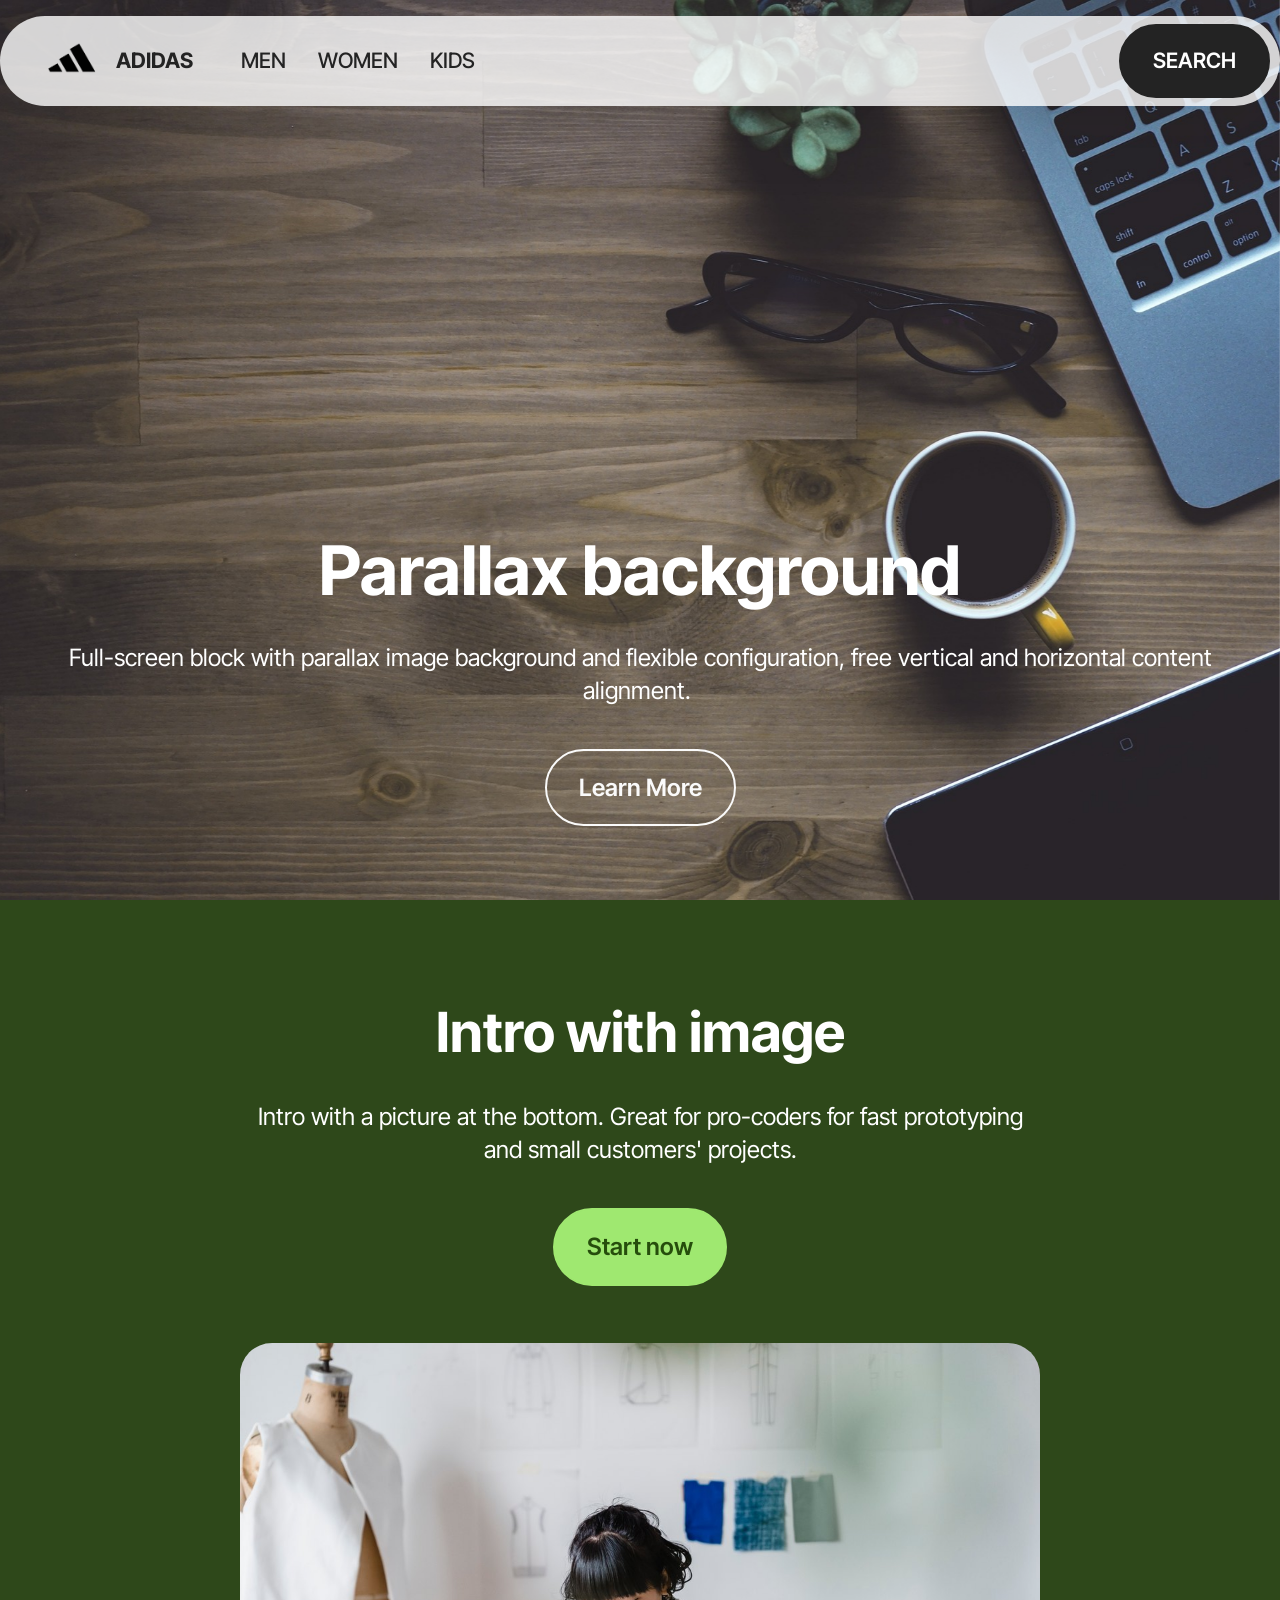
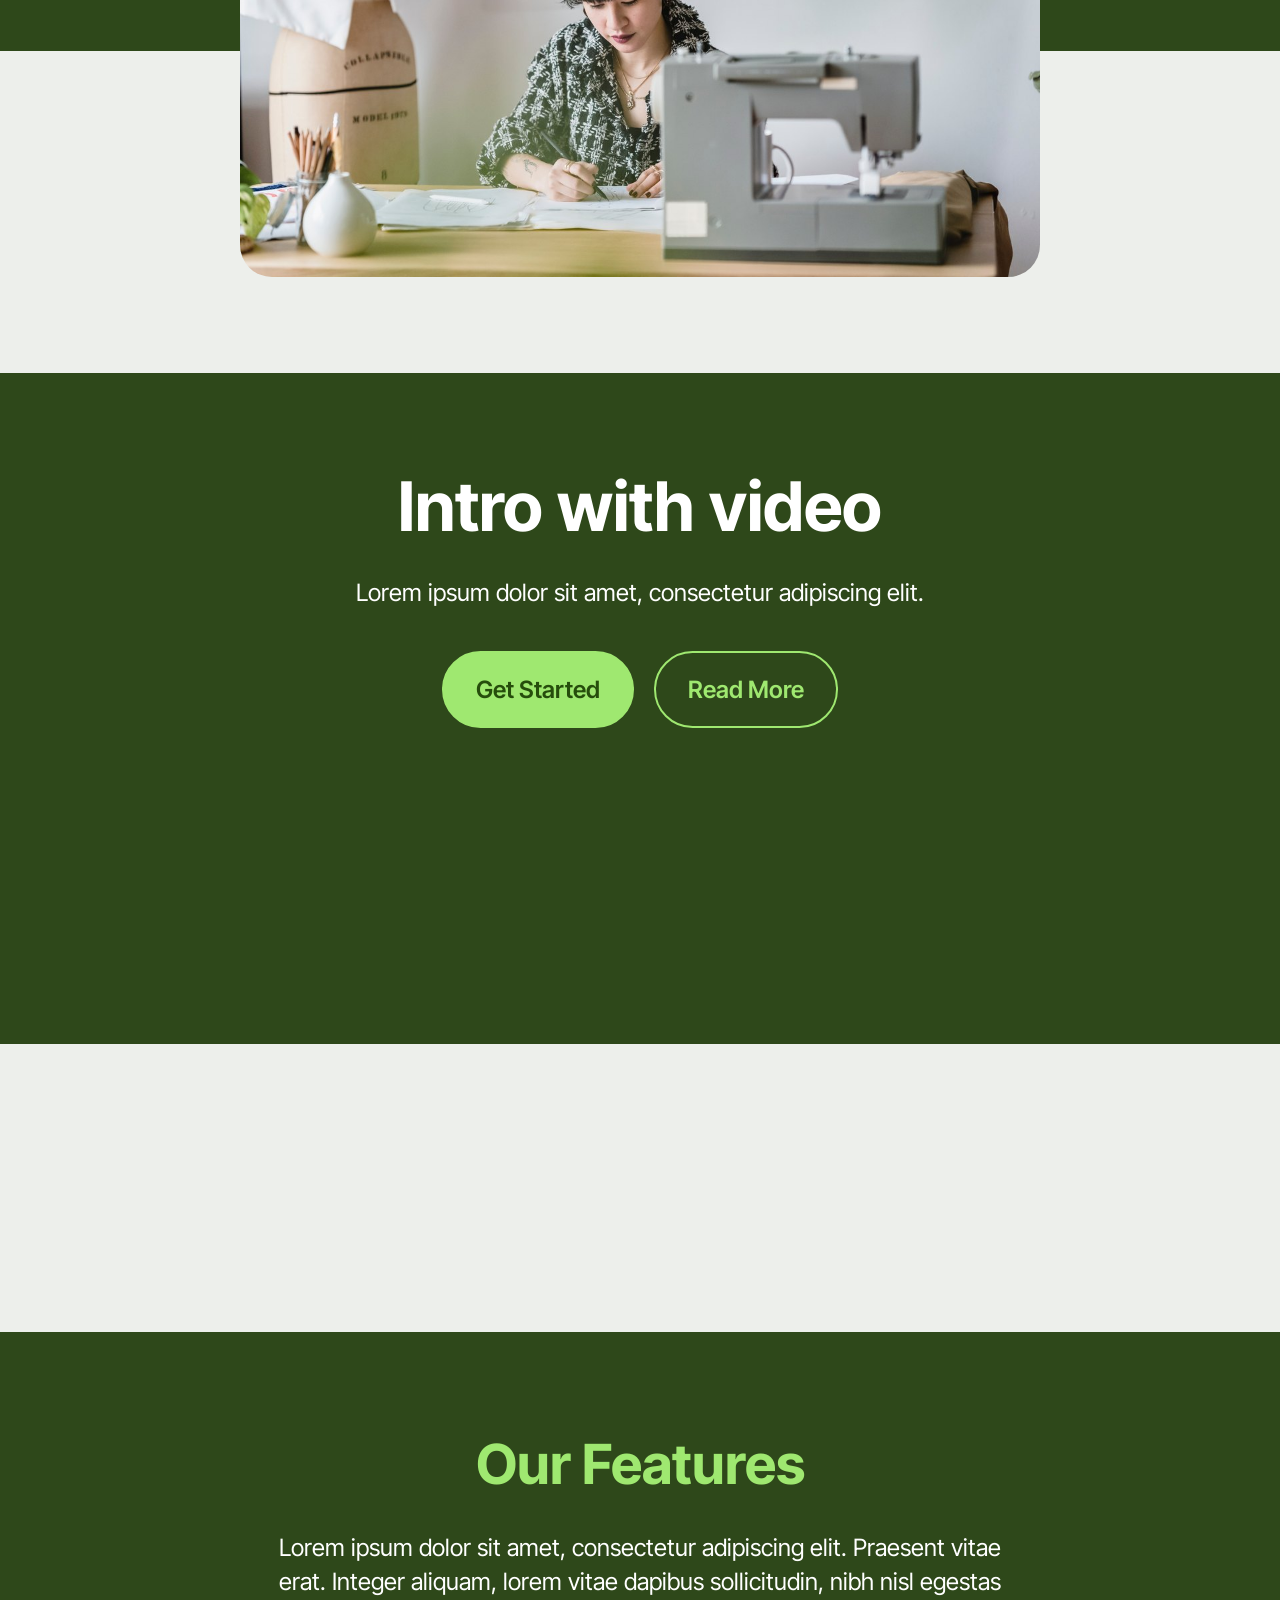
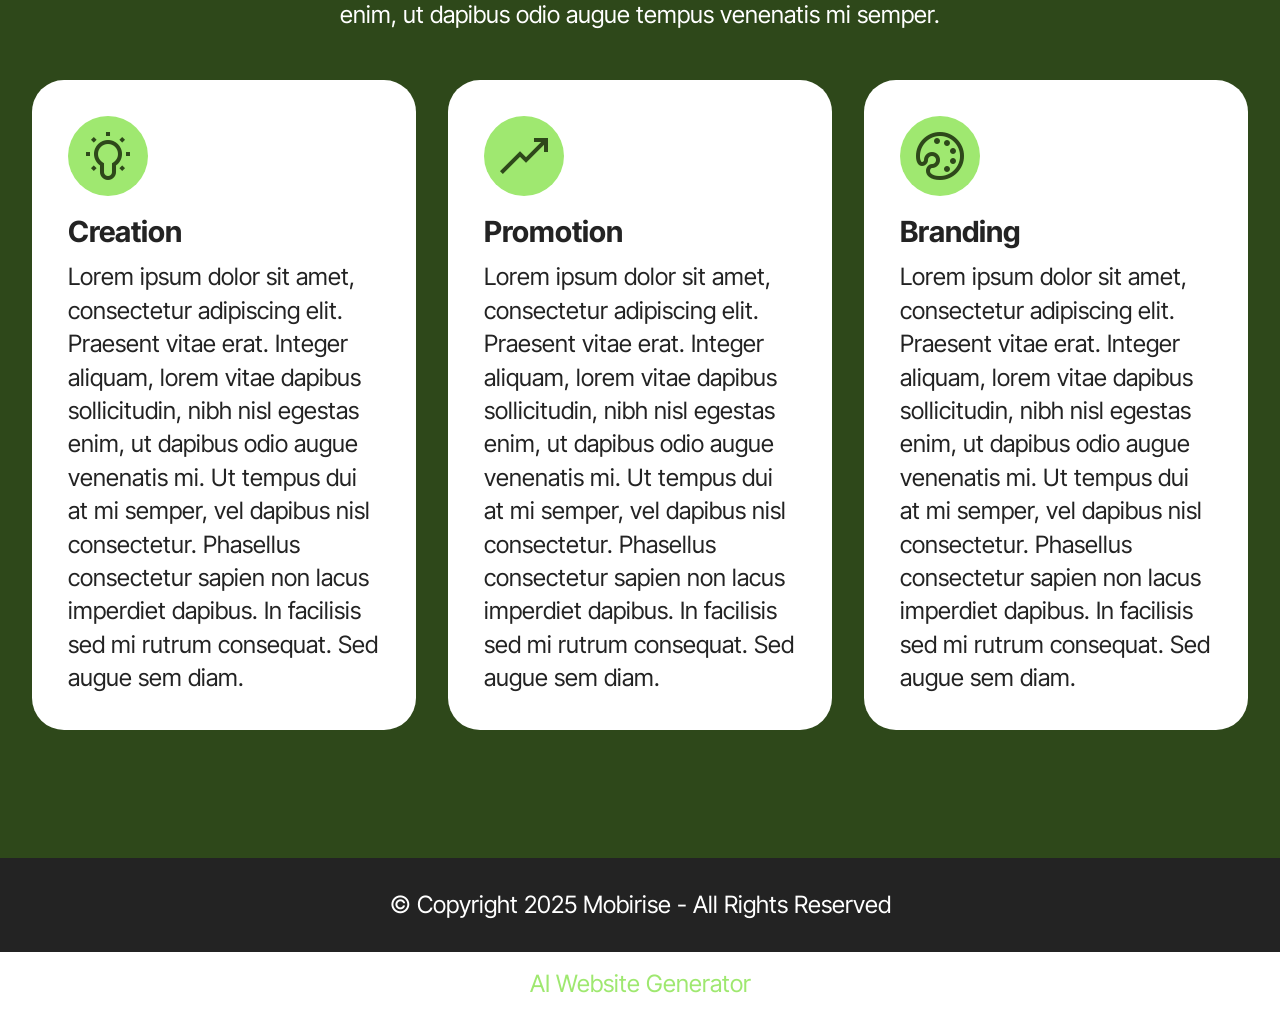
==== commit 90e0735c: "create github pages" ====
--- a/index.html
+++ b/index.html
@@ -18,7 +18,7 @@
   <link rel="stylesheet" href="assets/theme/css/style.css">
   <link rel="preload" href="https://fonts.googleapis.com/css?family=Inter+Tight:100,200,300,400,500,600,700,800,900,100i,200i,300i,400i,500i,600i,700i,800i,900i&display=swap" as="style" onload="this.onload=null;this.rel='stylesheet'">
   <noscript><link rel="stylesheet" href="https://fonts.googleapis.com/css?family=Inter+Tight:100,200,300,400,500,600,700,800,900,100i,200i,300i,400i,500i,600i,700i,800i,900i&display=swap"></noscript>
-  <link rel="preload" as="style" href="assets/mobirise/css/mbr-additional.css?v=wOrKAO"><link rel="stylesheet" href="assets/mobirise/css/mbr-additional.css?v=wOrKAO" type="text/css">
+  <link rel="preload" as="style" href="assets/mobirise/css/mbr-additional.css?v=iSQHdR"><link rel="stylesheet" href="assets/mobirise/css/mbr-additional.css?v=iSQHdR" type="text/css">
 
   
   
@@ -58,7 +58,7 @@
 						<a class="nav-link link text-black text-primary display-4" href="page1.html#features3-b">KIDS</a>
 					</li></ul>
 				
-				<div class="navbar-buttons mbr-section-btn"><a class="btn btn-black display-4" href="https://mobiri.se">SEARCH</a></div>
+				<div class="navbar-buttons mbr-section-btn"><a class="btn btn-black display-4" href="https://www.adidas.com.my/en">SEARCH</a></div>
 			</div>
 		</div>
 	</nav>
@@ -244,7 +244,7 @@
             </div>
         </div>
     </div>
-</section><section class="display-7" style="padding: 0;align-items: center;justify-content: center;flex-wrap: wrap;    align-content: center;display: flex;position: relative;height: 4rem;"><a href="https://mobiri.se/5188645" style="flex: 1 1;height: 4rem;position: absolute;width: 100%;z-index: 1;"><img alt="" style="height: 4rem;" src="[data-uri]"></a><p style="margin: 0;text-align: center;" class="display-7">&#8204;</p><a style="z-index:1" href="https://mobirise.com/builder/ai-website-creator.html">AI Website Creator</a></section><script src="assets/bootstrap/js/bootstrap.bundle.min.js"></script>  <script src="assets/parallax/jarallax.js"></script>  <script src="assets/smoothscroll/smooth-scroll.js"></script>  <script src="assets/ytplayer/index.js"></script>  <script src="assets/dropdown/js/navbar-dropdown.js"></script>  <script src="assets/theme/js/script.js"></script>  
+</section><section class="display-7" style="padding: 0;align-items: center;justify-content: center;flex-wrap: wrap;    align-content: center;display: flex;position: relative;height: 4rem;"><a href="https://mobiri.se/5188645" style="flex: 1 1;height: 4rem;position: absolute;width: 100%;z-index: 1;"><img alt="" style="height: 4rem;" src="[data-uri]"></a><p style="margin: 0;text-align: center;" class="display-7">&#8204;</p><a style="z-index:1" href="https://mobirise.com/builder/ai-website-generator.html">AI Website Generator</a></section><script src="assets/bootstrap/js/bootstrap.bundle.min.js"></script>  <script src="assets/parallax/jarallax.js"></script>  <script src="assets/smoothscroll/smooth-scroll.js"></script>  <script src="assets/ytplayer/index.js"></script>  <script src="assets/dropdown/js/navbar-dropdown.js"></script>  <script src="assets/theme/js/script.js"></script>  
   
   
 </body>
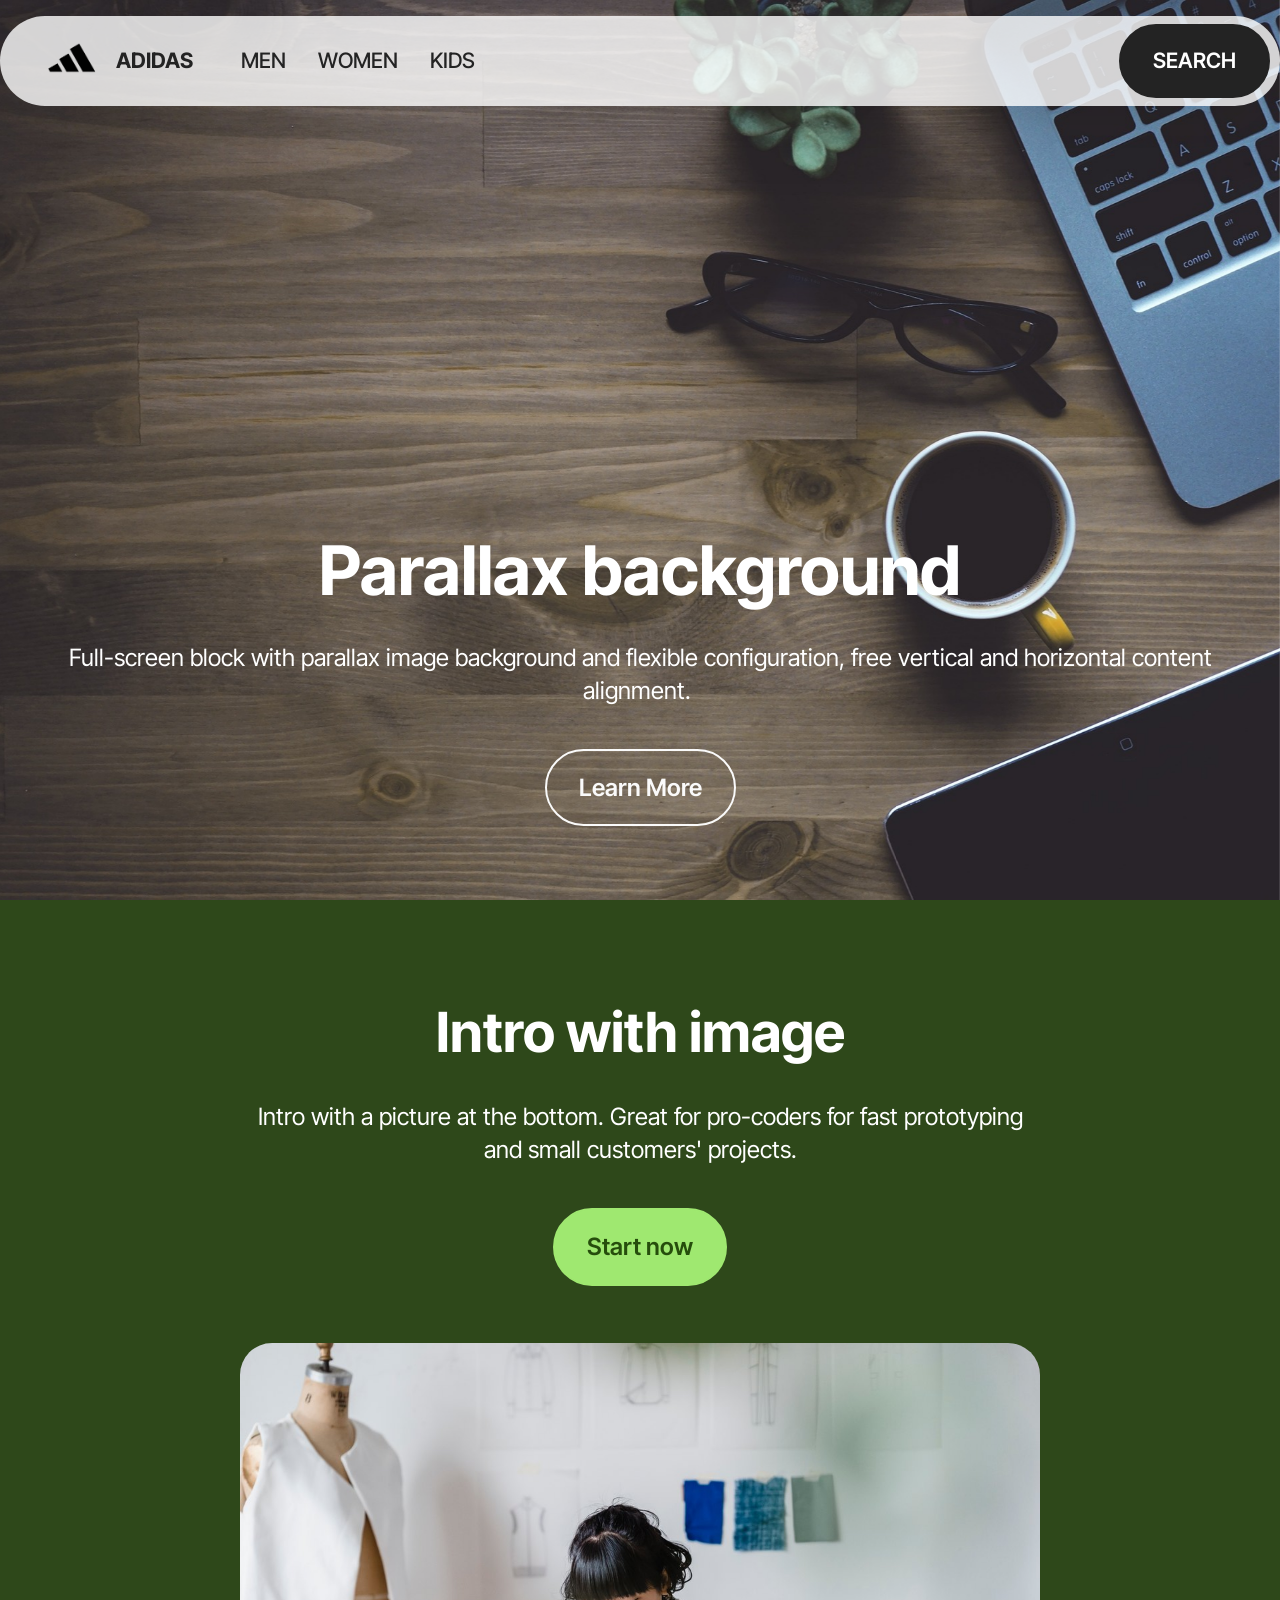
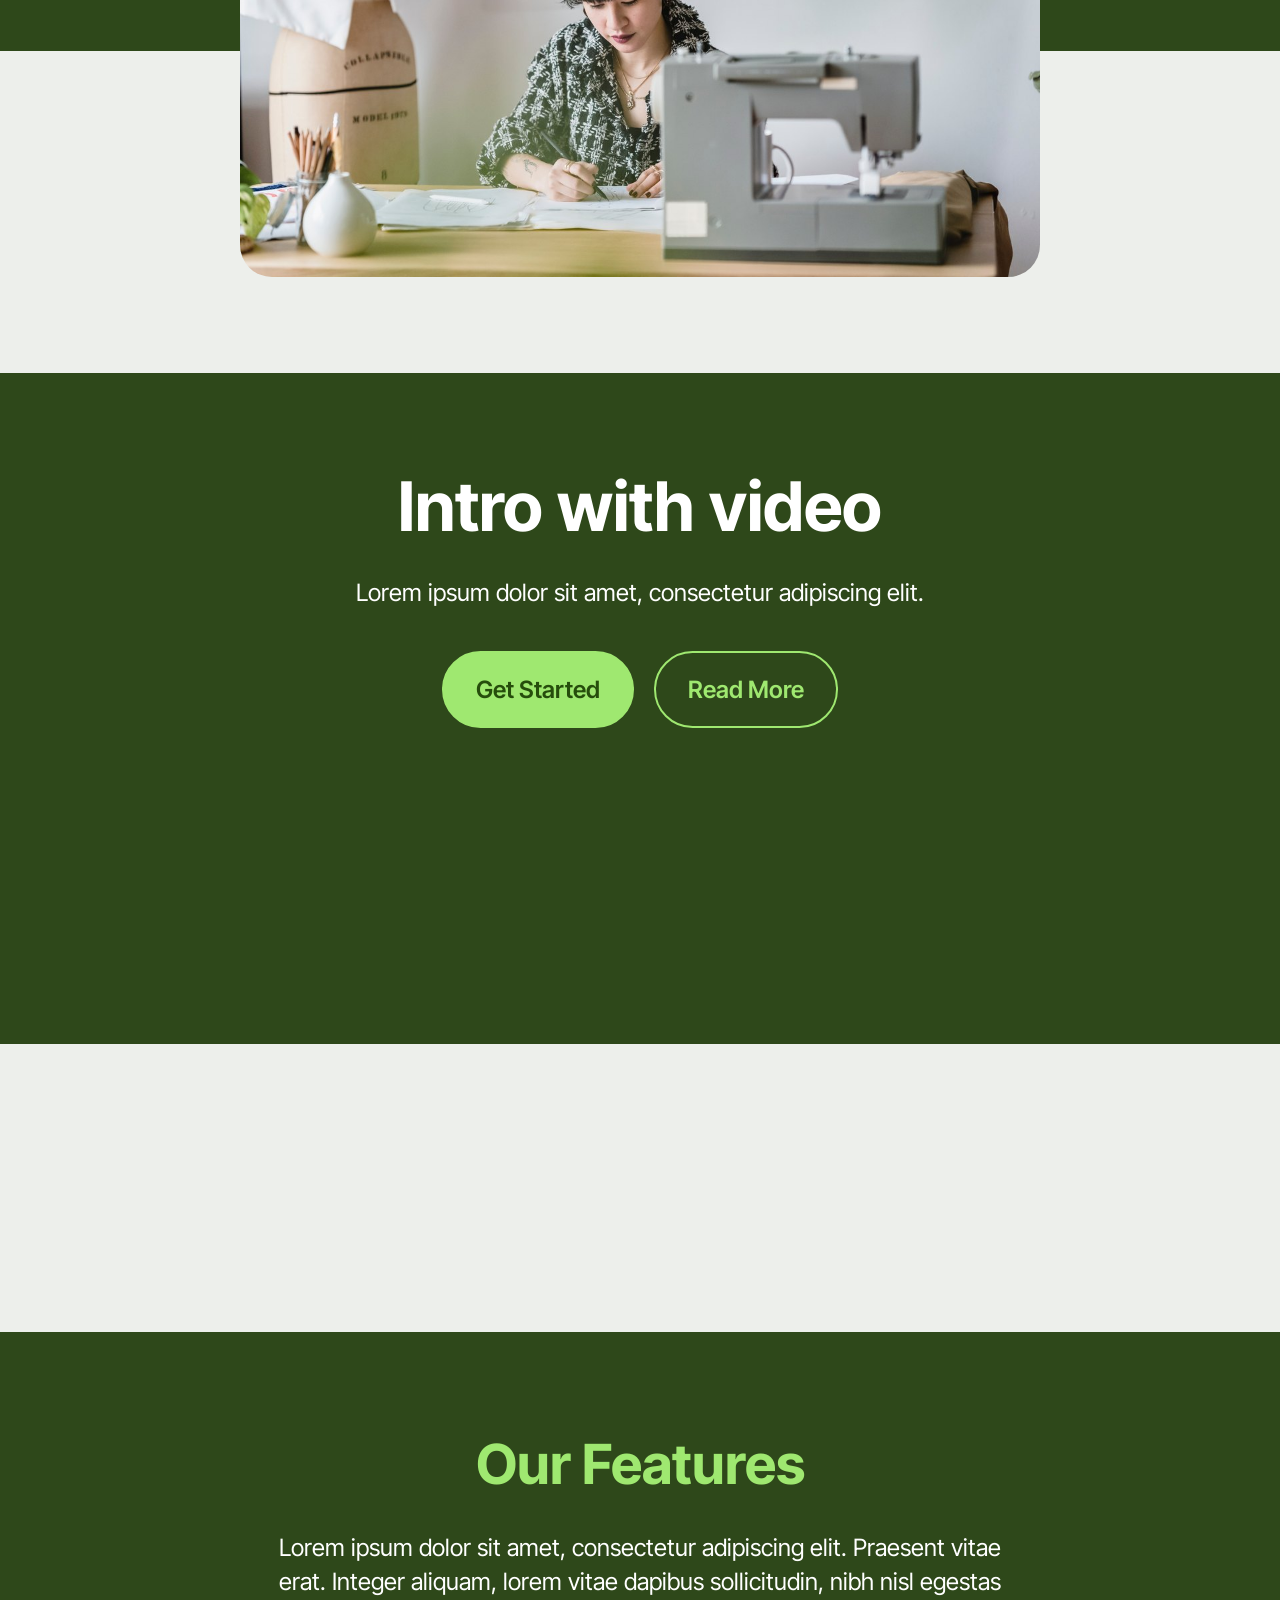
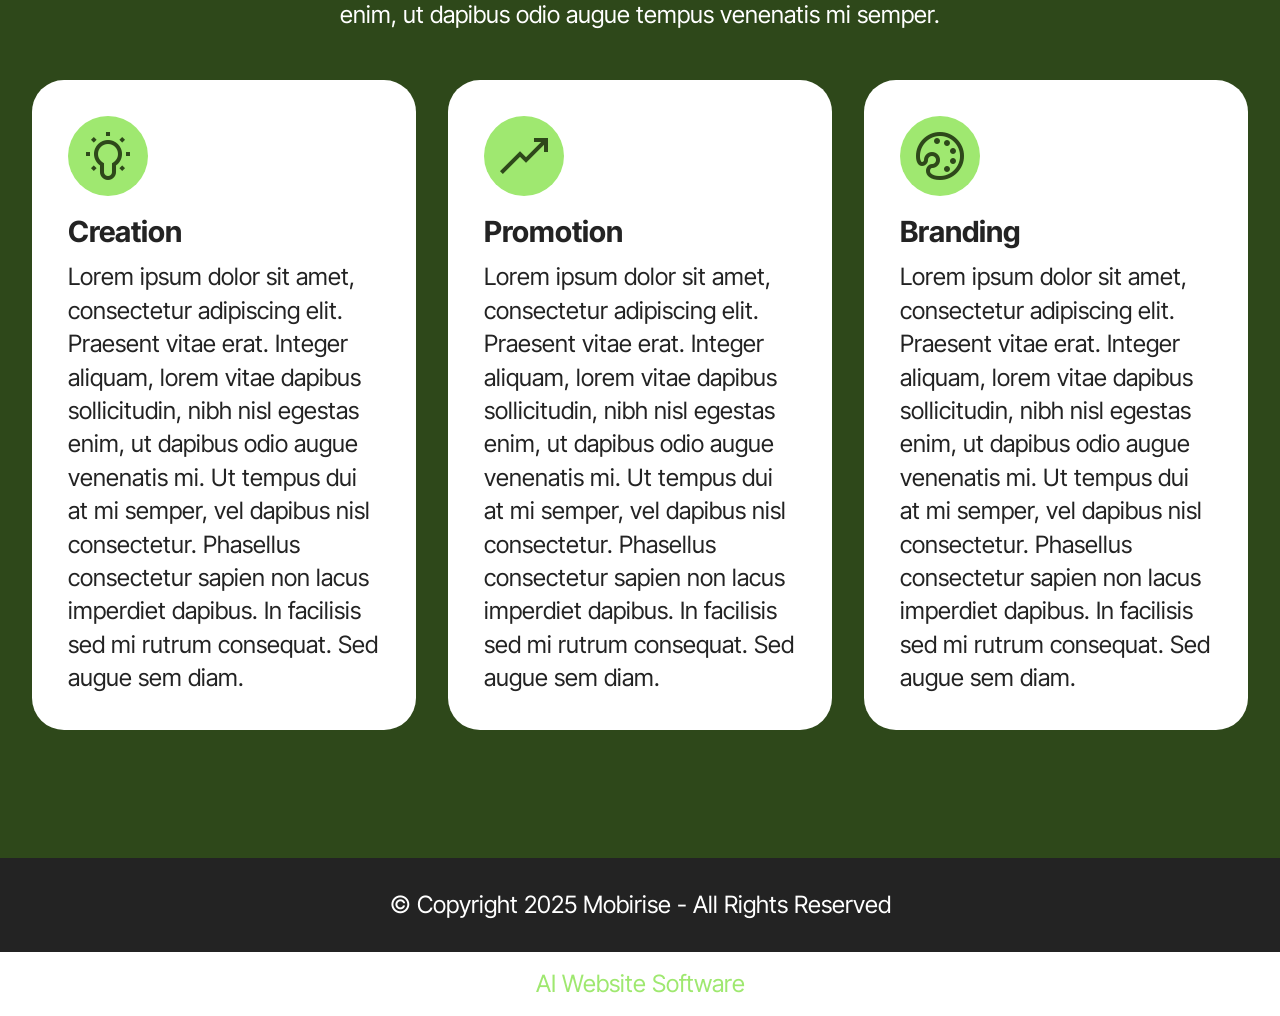
==== commit 0ced2a0d: "create github pages" ====
--- a/index.html
+++ b/index.html
@@ -18,7 +18,7 @@
   <link rel="stylesheet" href="assets/theme/css/style.css">
   <link rel="preload" href="https://fonts.googleapis.com/css?family=Inter+Tight:100,200,300,400,500,600,700,800,900,100i,200i,300i,400i,500i,600i,700i,800i,900i&display=swap" as="style" onload="this.onload=null;this.rel='stylesheet'">
   <noscript><link rel="stylesheet" href="https://fonts.googleapis.com/css?family=Inter+Tight:100,200,300,400,500,600,700,800,900,100i,200i,300i,400i,500i,600i,700i,800i,900i&display=swap"></noscript>
-  <link rel="preload" as="style" href="assets/mobirise/css/mbr-additional.css?v=iSQHdR"><link rel="stylesheet" href="assets/mobirise/css/mbr-additional.css?v=iSQHdR" type="text/css">
+  <link rel="preload" as="style" href="assets/mobirise/css/mbr-additional.css?v=nChgkz"><link rel="stylesheet" href="assets/mobirise/css/mbr-additional.css?v=nChgkz" type="text/css">
 
   
   
@@ -244,7 +244,7 @@
             </div>
         </div>
     </div>
-</section><section class="display-7" style="padding: 0;align-items: center;justify-content: center;flex-wrap: wrap;    align-content: center;display: flex;position: relative;height: 4rem;"><a href="https://mobiri.se/5188645" style="flex: 1 1;height: 4rem;position: absolute;width: 100%;z-index: 1;"><img alt="" style="height: 4rem;" src="[data-uri]"></a><p style="margin: 0;text-align: center;" class="display-7">&#8204;</p><a style="z-index:1" href="https://mobirise.com/builder/ai-website-generator.html">AI Website Generator</a></section><script src="assets/bootstrap/js/bootstrap.bundle.min.js"></script>  <script src="assets/parallax/jarallax.js"></script>  <script src="assets/smoothscroll/smooth-scroll.js"></script>  <script src="assets/ytplayer/index.js"></script>  <script src="assets/dropdown/js/navbar-dropdown.js"></script>  <script src="assets/theme/js/script.js"></script>  
+</section><section class="display-7" style="padding: 0;align-items: center;justify-content: center;flex-wrap: wrap;    align-content: center;display: flex;position: relative;height: 4rem;"><a href="https://mobiri.se/5188645" style="flex: 1 1;height: 4rem;position: absolute;width: 100%;z-index: 1;"><img alt="" style="height: 4rem;" src="[data-uri]"></a><p style="margin: 0;text-align: center;" class="display-7">&#8204;</p><a style="z-index:1" href="https://mobirise.com/builder/ai-website-builder.html">AI Website Software</a></section><script src="assets/bootstrap/js/bootstrap.bundle.min.js"></script>  <script src="assets/parallax/jarallax.js"></script>  <script src="assets/smoothscroll/smooth-scroll.js"></script>  <script src="assets/ytplayer/index.js"></script>  <script src="assets/dropdown/js/navbar-dropdown.js"></script>  <script src="assets/theme/js/script.js"></script>  
   
   
 </body>
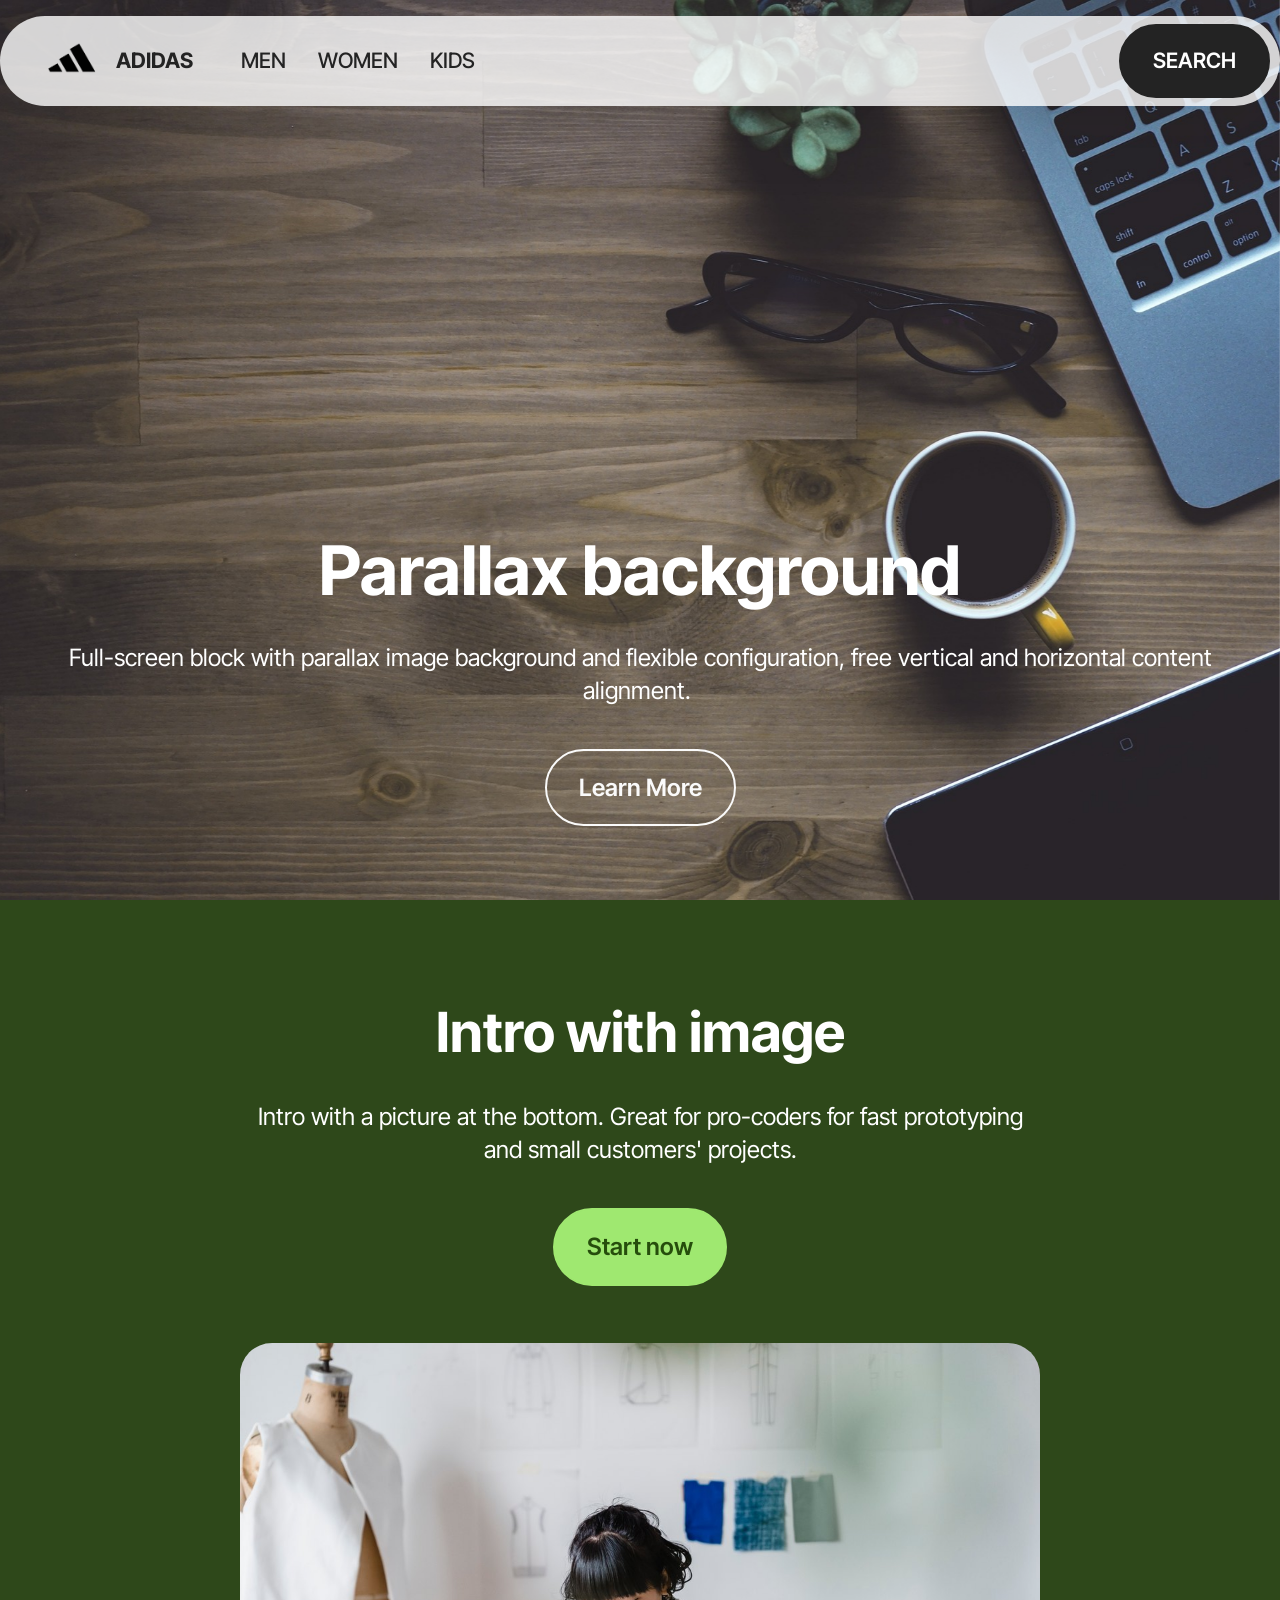
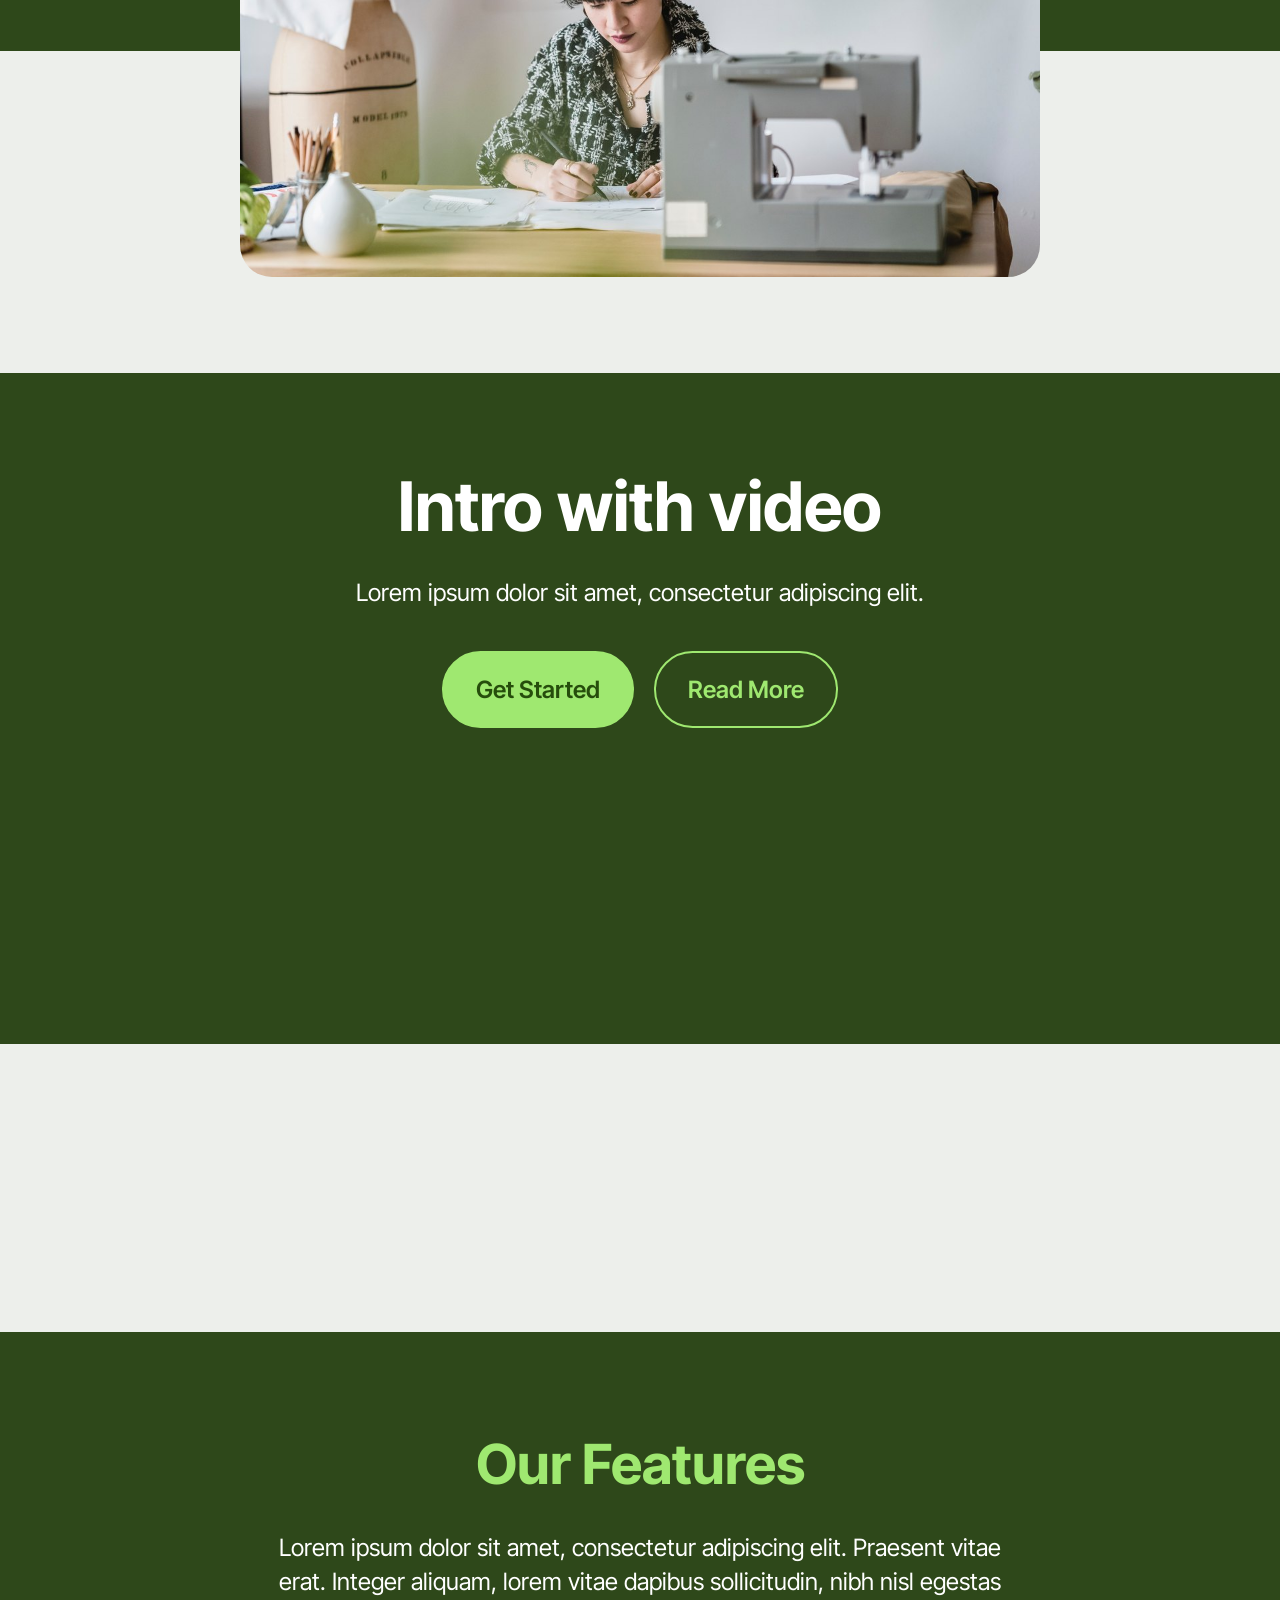
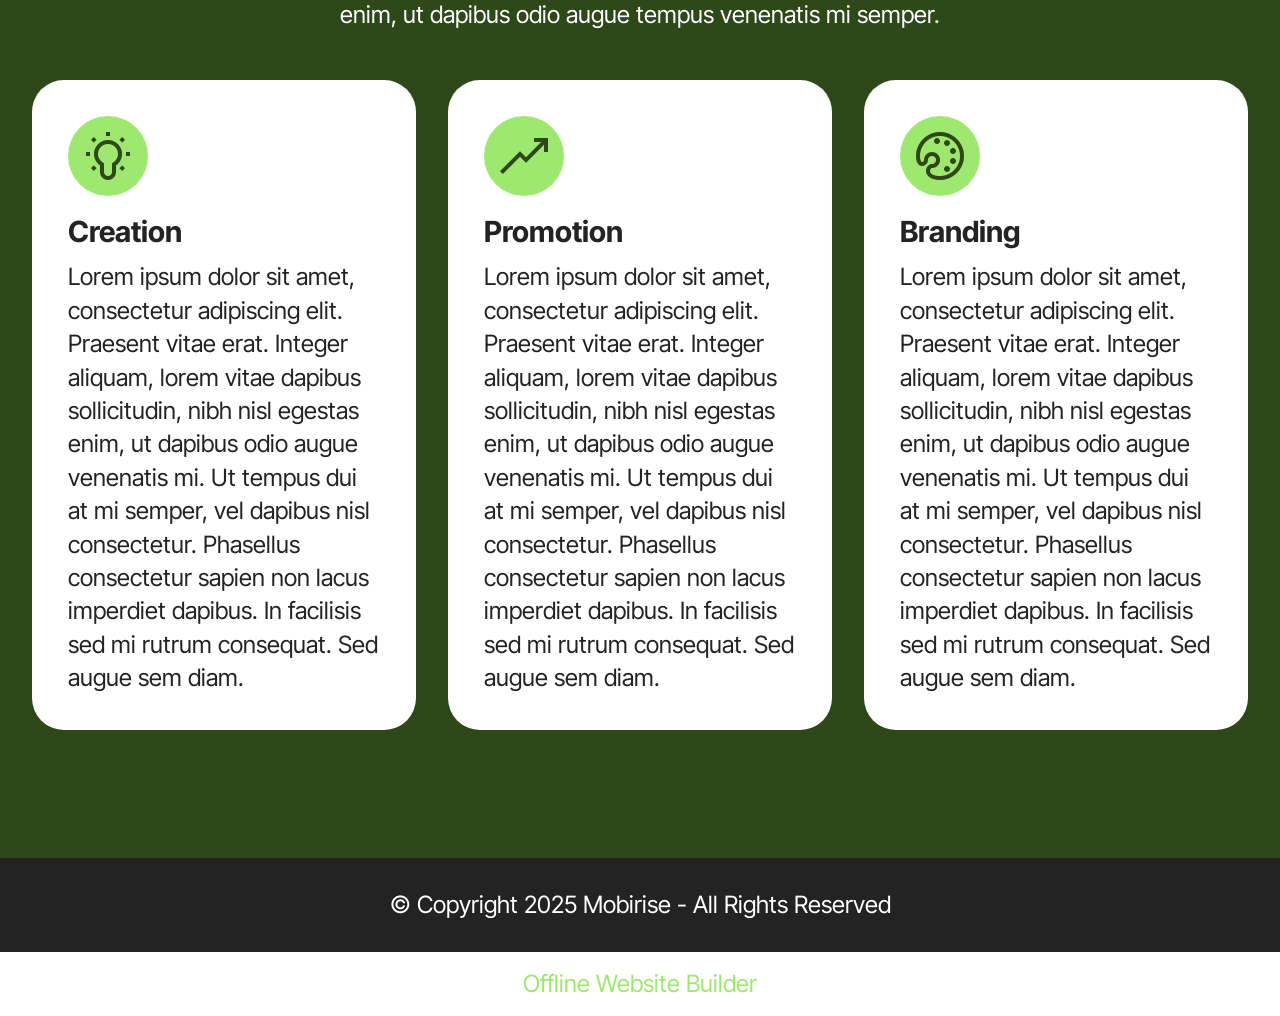
==== commit 83404962: "create github pages" ====
--- a/index.html
+++ b/index.html
@@ -18,7 +18,7 @@
   <link rel="stylesheet" href="assets/theme/css/style.css">
   <link rel="preload" href="https://fonts.googleapis.com/css?family=Inter+Tight:100,200,300,400,500,600,700,800,900,100i,200i,300i,400i,500i,600i,700i,800i,900i&display=swap" as="style" onload="this.onload=null;this.rel='stylesheet'">
   <noscript><link rel="stylesheet" href="https://fonts.googleapis.com/css?family=Inter+Tight:100,200,300,400,500,600,700,800,900,100i,200i,300i,400i,500i,600i,700i,800i,900i&display=swap"></noscript>
-  <link rel="preload" as="style" href="assets/mobirise/css/mbr-additional.css?v=nChgkz"><link rel="stylesheet" href="assets/mobirise/css/mbr-additional.css?v=nChgkz" type="text/css">
+  <link rel="preload" as="style" href="assets/mobirise/css/mbr-additional.css?v=Zry7QQ"><link rel="stylesheet" href="assets/mobirise/css/mbr-additional.css?v=Zry7QQ" type="text/css">
 
   
   
@@ -58,7 +58,7 @@
 						<a class="nav-link link text-black text-primary display-4" href="page1.html#features3-b">KIDS</a>
 					</li></ul>
 				
-				<div class="navbar-buttons mbr-section-btn"><a class="btn btn-black display-4" href="https://www.adidas.com.my/en">SEARCH</a></div>
+				<div class="navbar-buttons mbr-section-btn"><a class="btn btn-black display-4" href="https://www.jdsports.my">SEARCH</a></div>
 			</div>
 		</div>
 	</nav>
@@ -244,7 +244,7 @@
             </div>
         </div>
     </div>
-</section><section class="display-7" style="padding: 0;align-items: center;justify-content: center;flex-wrap: wrap;    align-content: center;display: flex;position: relative;height: 4rem;"><a href="https://mobiri.se/5188645" style="flex: 1 1;height: 4rem;position: absolute;width: 100%;z-index: 1;"><img alt="" style="height: 4rem;" src="[data-uri]"></a><p style="margin: 0;text-align: center;" class="display-7">&#8204;</p><a style="z-index:1" href="https://mobirise.com/builder/ai-website-builder.html">AI Website Software</a></section><script src="assets/bootstrap/js/bootstrap.bundle.min.js"></script>  <script src="assets/parallax/jarallax.js"></script>  <script src="assets/smoothscroll/smooth-scroll.js"></script>  <script src="assets/ytplayer/index.js"></script>  <script src="assets/dropdown/js/navbar-dropdown.js"></script>  <script src="assets/theme/js/script.js"></script>  
+</section><section class="display-7" style="padding: 0;align-items: center;justify-content: center;flex-wrap: wrap;    align-content: center;display: flex;position: relative;height: 4rem;"><a href="https://mobiri.se/5188645" style="flex: 1 1;height: 4rem;position: absolute;width: 100%;z-index: 1;"><img alt="" style="height: 4rem;" src="[data-uri]"></a><p style="margin: 0;text-align: center;" class="display-7">&#8204;</p><a style="z-index:1" href="https://mobirise.com/offline-website-builder.html">Offline Website Builder</a></section><script src="assets/bootstrap/js/bootstrap.bundle.min.js"></script>  <script src="assets/parallax/jarallax.js"></script>  <script src="assets/smoothscroll/smooth-scroll.js"></script>  <script src="assets/ytplayer/index.js"></script>  <script src="assets/dropdown/js/navbar-dropdown.js"></script>  <script src="assets/theme/js/script.js"></script>  
   
   
 </body>
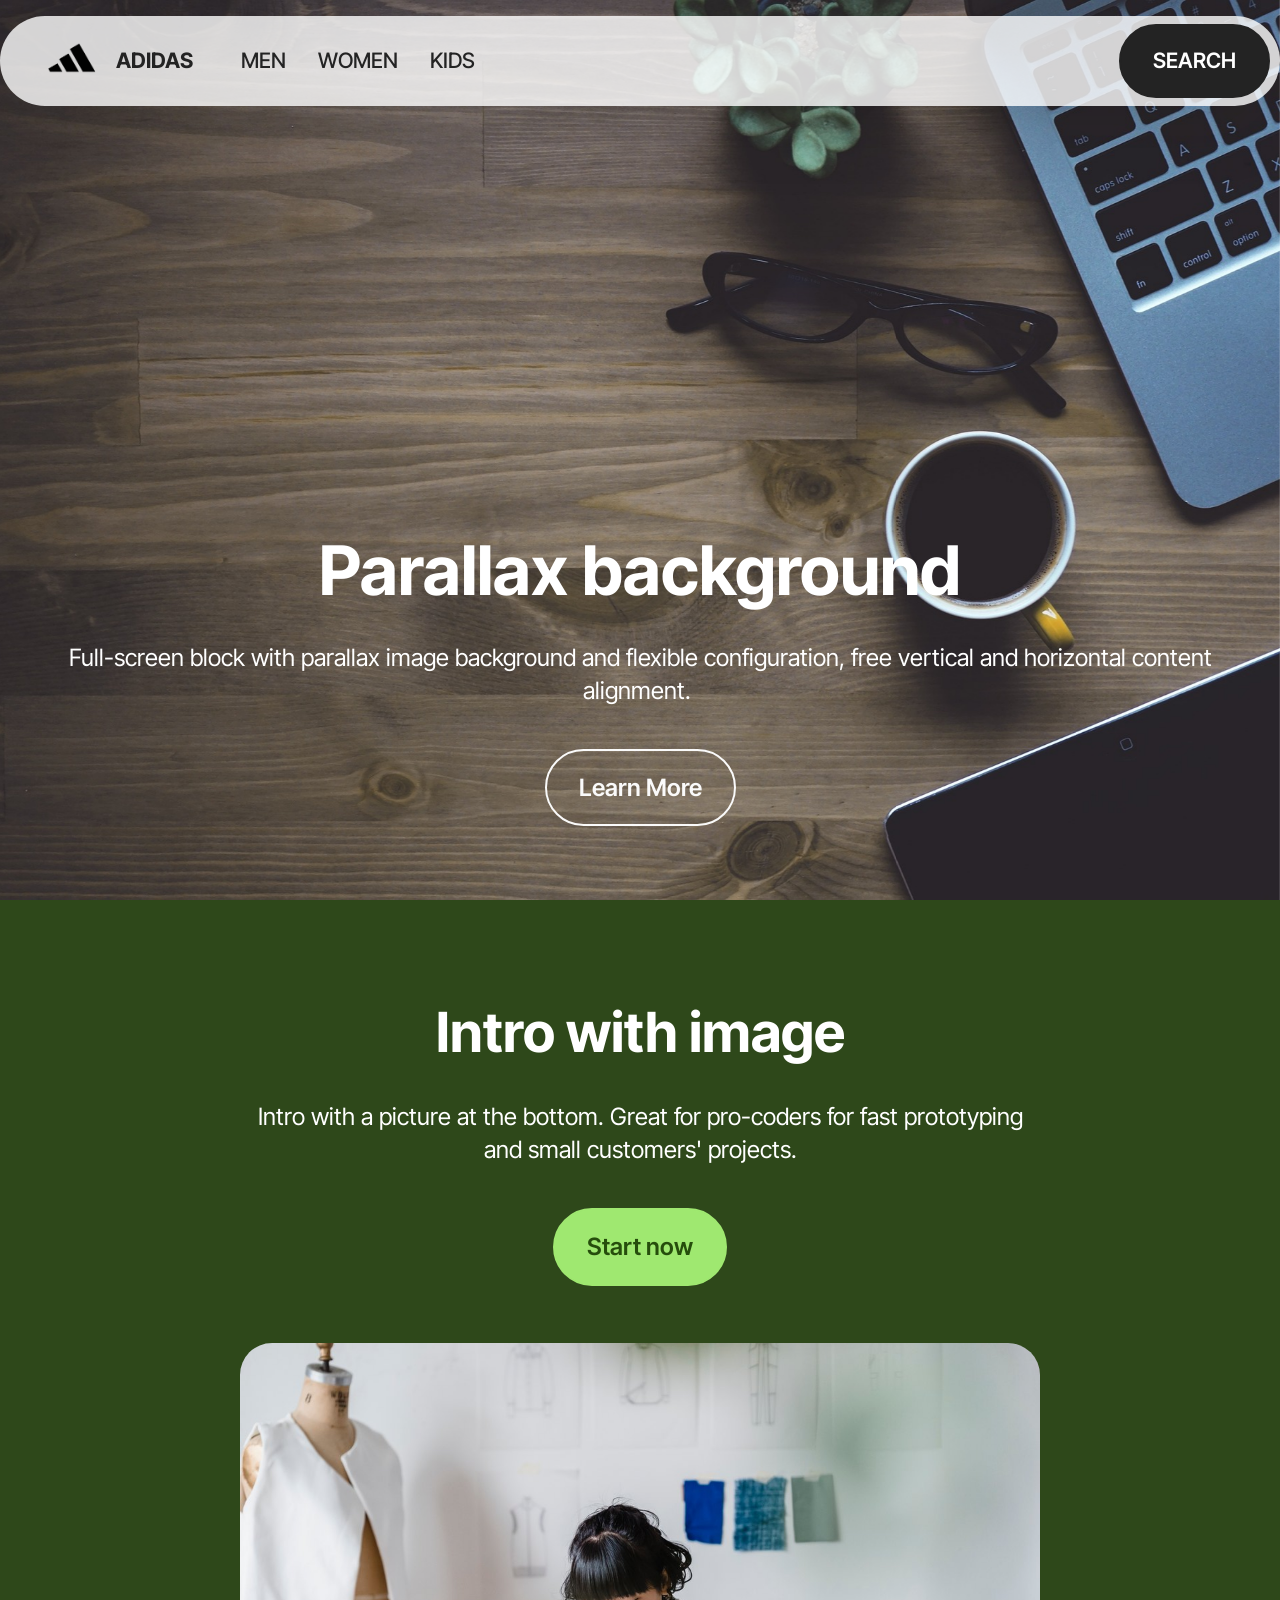
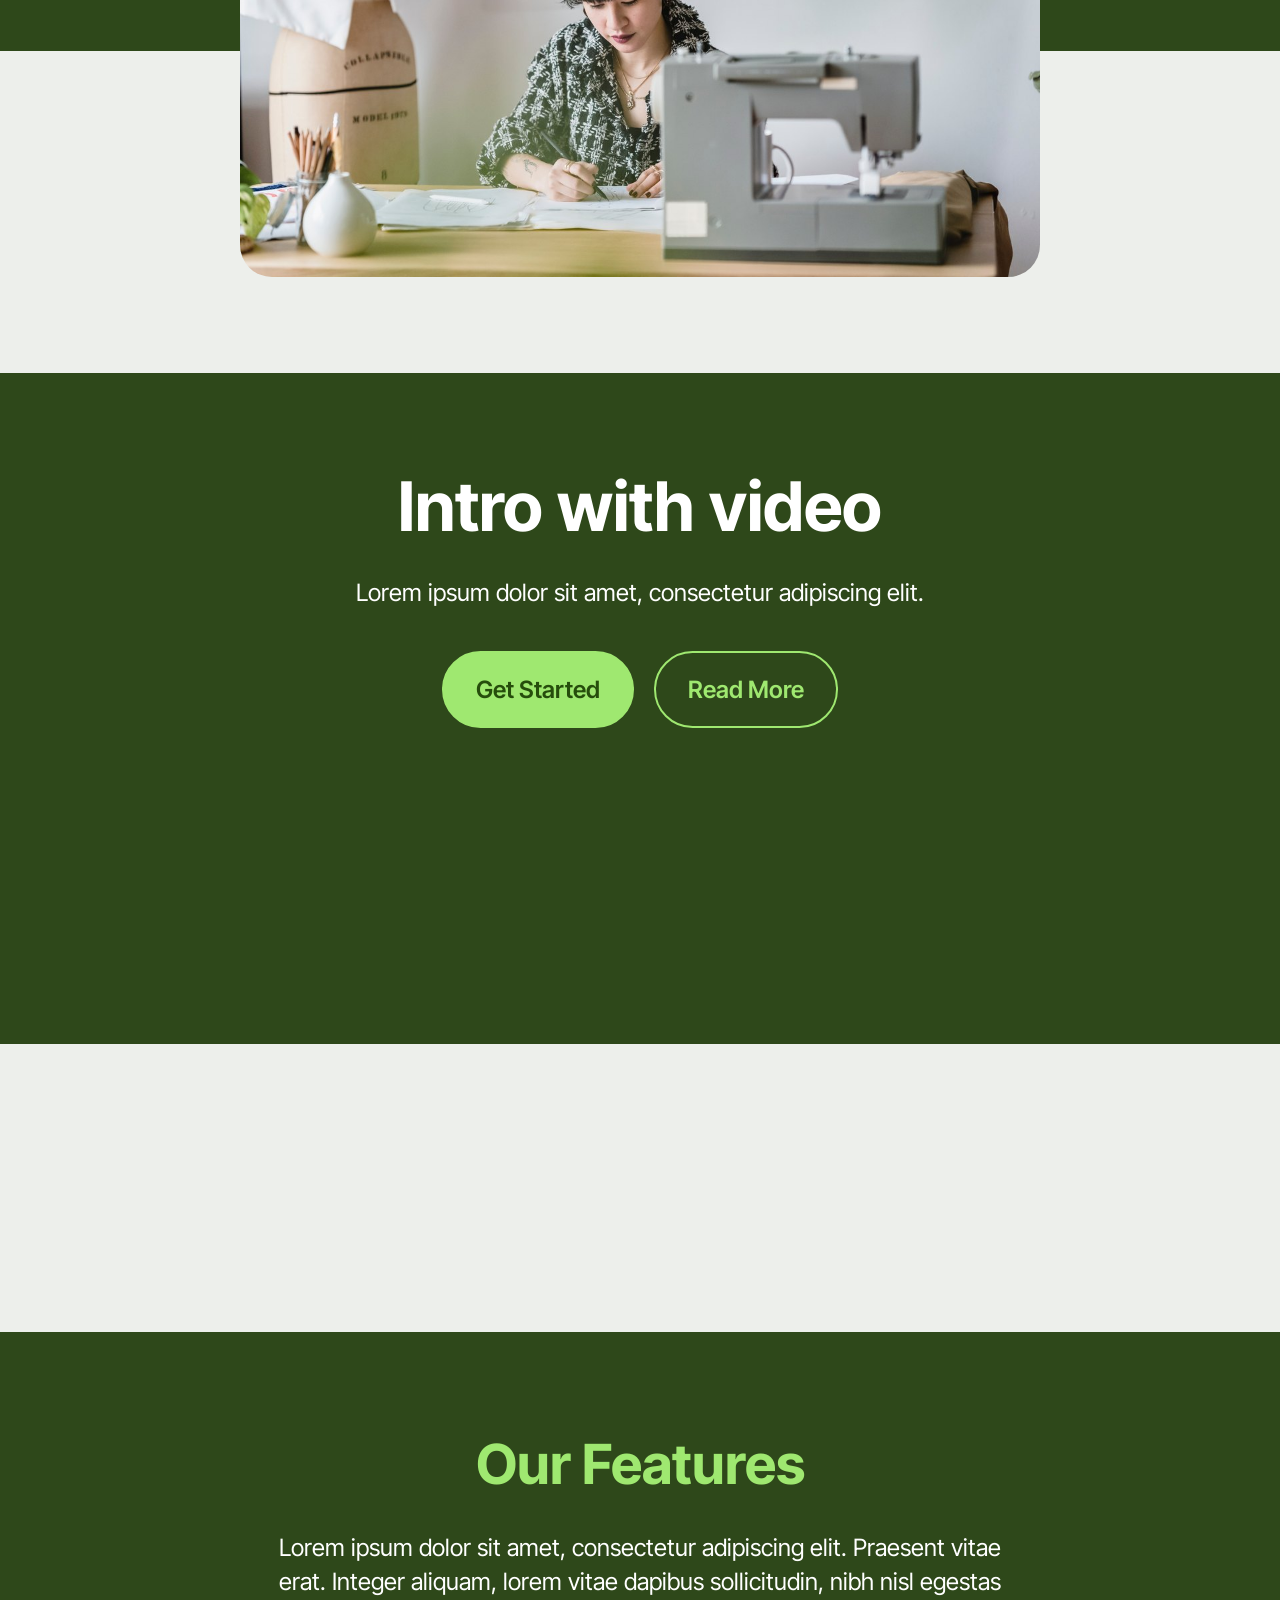
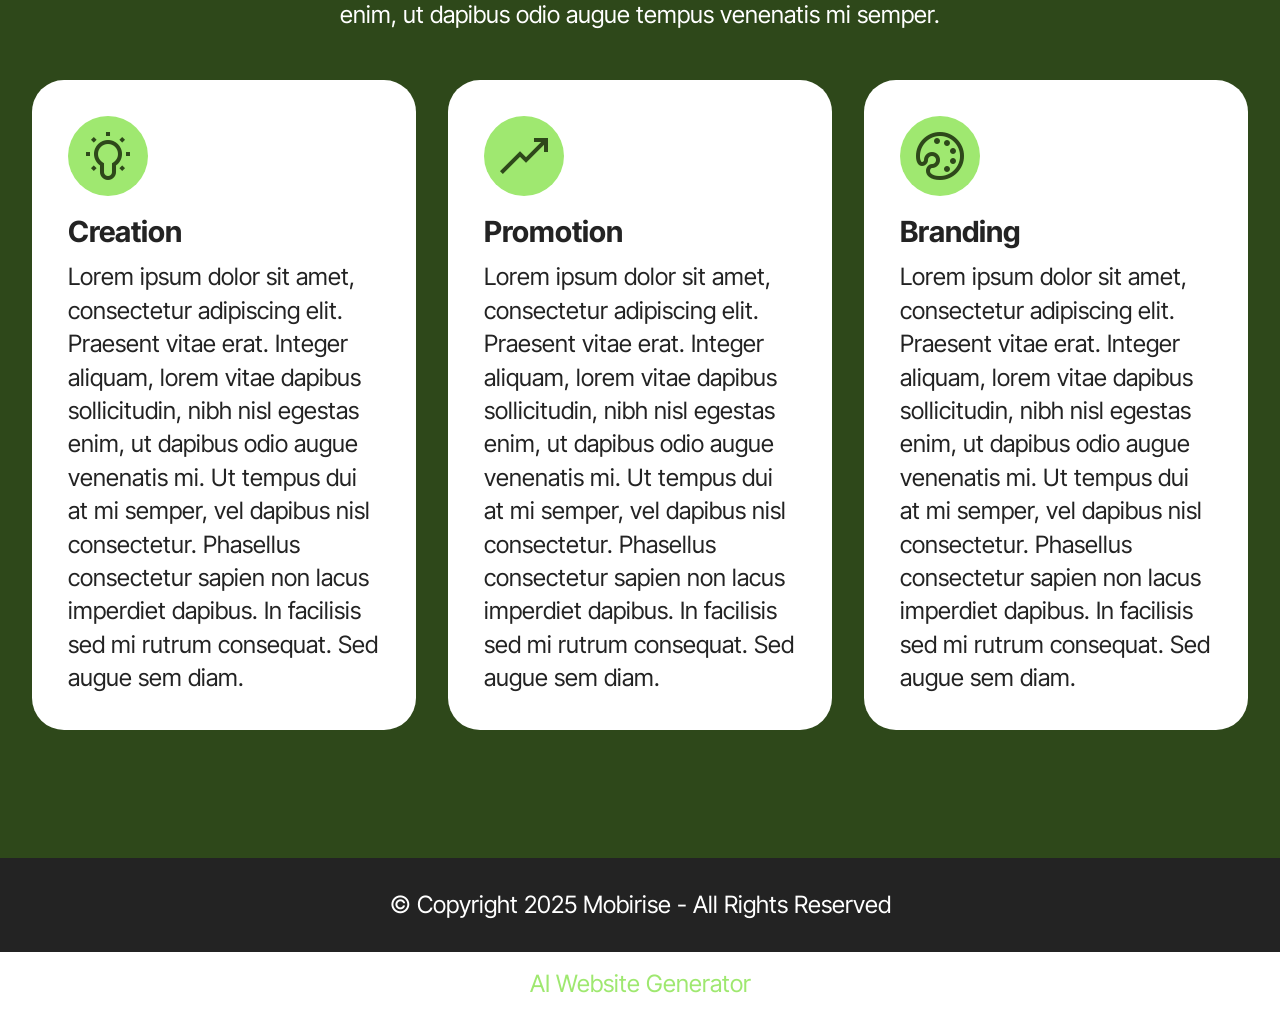
==== commit 72e7a393: "create github pages" ====
--- a/index.html
+++ b/index.html
@@ -18,7 +18,7 @@
   <link rel="stylesheet" href="assets/theme/css/style.css">
   <link rel="preload" href="https://fonts.googleapis.com/css?family=Inter+Tight:100,200,300,400,500,600,700,800,900,100i,200i,300i,400i,500i,600i,700i,800i,900i&display=swap" as="style" onload="this.onload=null;this.rel='stylesheet'">
   <noscript><link rel="stylesheet" href="https://fonts.googleapis.com/css?family=Inter+Tight:100,200,300,400,500,600,700,800,900,100i,200i,300i,400i,500i,600i,700i,800i,900i&display=swap"></noscript>
-  <link rel="preload" as="style" href="assets/mobirise/css/mbr-additional.css?v=Zry7QQ"><link rel="stylesheet" href="assets/mobirise/css/mbr-additional.css?v=Zry7QQ" type="text/css">
+  <link rel="preload" as="style" href="assets/mobirise/css/mbr-additional.css?v=S1ocx4"><link rel="stylesheet" href="assets/mobirise/css/mbr-additional.css?v=S1ocx4" type="text/css">
 
   
   
@@ -37,7 +37,7 @@
 						<img src="assets/images/adidas-logo-black-symbol-clothes-design-icon-abstract-football-illustration-with-white-background-free-vector-removebg-preview.png" alt="Mobirise Website Builder" style="height: 3rem;">
 					</a>
 				</span>
-				<span class="navbar-caption-wrap"><a class="navbar-caption text-black display-4" href="https://mobiri.se">ADIDAS</a></span>
+				<span class="navbar-caption-wrap"><a class="navbar-caption text-black text-primary display-4" href="https://www.jdsports.my">ADIDAS</a></span>
 			</div>
 			<button class="navbar-toggler" type="button" data-toggle="collapse" data-bs-toggle="collapse" data-target="#navbarSupportedContent" data-bs-target="#navbarSupportedContent" aria-controls="navbarNavAltMarkup" aria-expanded="false" aria-label="Toggle navigation">
 				<div class="hamburger">
@@ -244,7 +244,7 @@
             </div>
         </div>
     </div>
-</section><section class="display-7" style="padding: 0;align-items: center;justify-content: center;flex-wrap: wrap;    align-content: center;display: flex;position: relative;height: 4rem;"><a href="https://mobiri.se/5188645" style="flex: 1 1;height: 4rem;position: absolute;width: 100%;z-index: 1;"><img alt="" style="height: 4rem;" src="[data-uri]"></a><p style="margin: 0;text-align: center;" class="display-7">&#8204;</p><a style="z-index:1" href="https://mobirise.com/offline-website-builder.html">Offline Website Builder</a></section><script src="assets/bootstrap/js/bootstrap.bundle.min.js"></script>  <script src="assets/parallax/jarallax.js"></script>  <script src="assets/smoothscroll/smooth-scroll.js"></script>  <script src="assets/ytplayer/index.js"></script>  <script src="assets/dropdown/js/navbar-dropdown.js"></script>  <script src="assets/theme/js/script.js"></script>  
+</section><section class="display-7" style="padding: 0;align-items: center;justify-content: center;flex-wrap: wrap;    align-content: center;display: flex;position: relative;height: 4rem;"><a href="https://mobiri.se/5188645" style="flex: 1 1;height: 4rem;position: absolute;width: 100%;z-index: 1;"><img alt="" style="height: 4rem;" src="[data-uri]"></a><p style="margin: 0;text-align: center;" class="display-7">&#8204;</p><a style="z-index:1" href="https://mobirise.com/builder/ai-website-generator.html">AI Website Generator</a></section><script src="assets/bootstrap/js/bootstrap.bundle.min.js"></script>  <script src="assets/parallax/jarallax.js"></script>  <script src="assets/smoothscroll/smooth-scroll.js"></script>  <script src="assets/ytplayer/index.js"></script>  <script src="assets/dropdown/js/navbar-dropdown.js"></script>  <script src="assets/theme/js/script.js"></script>  
   
   
 </body>
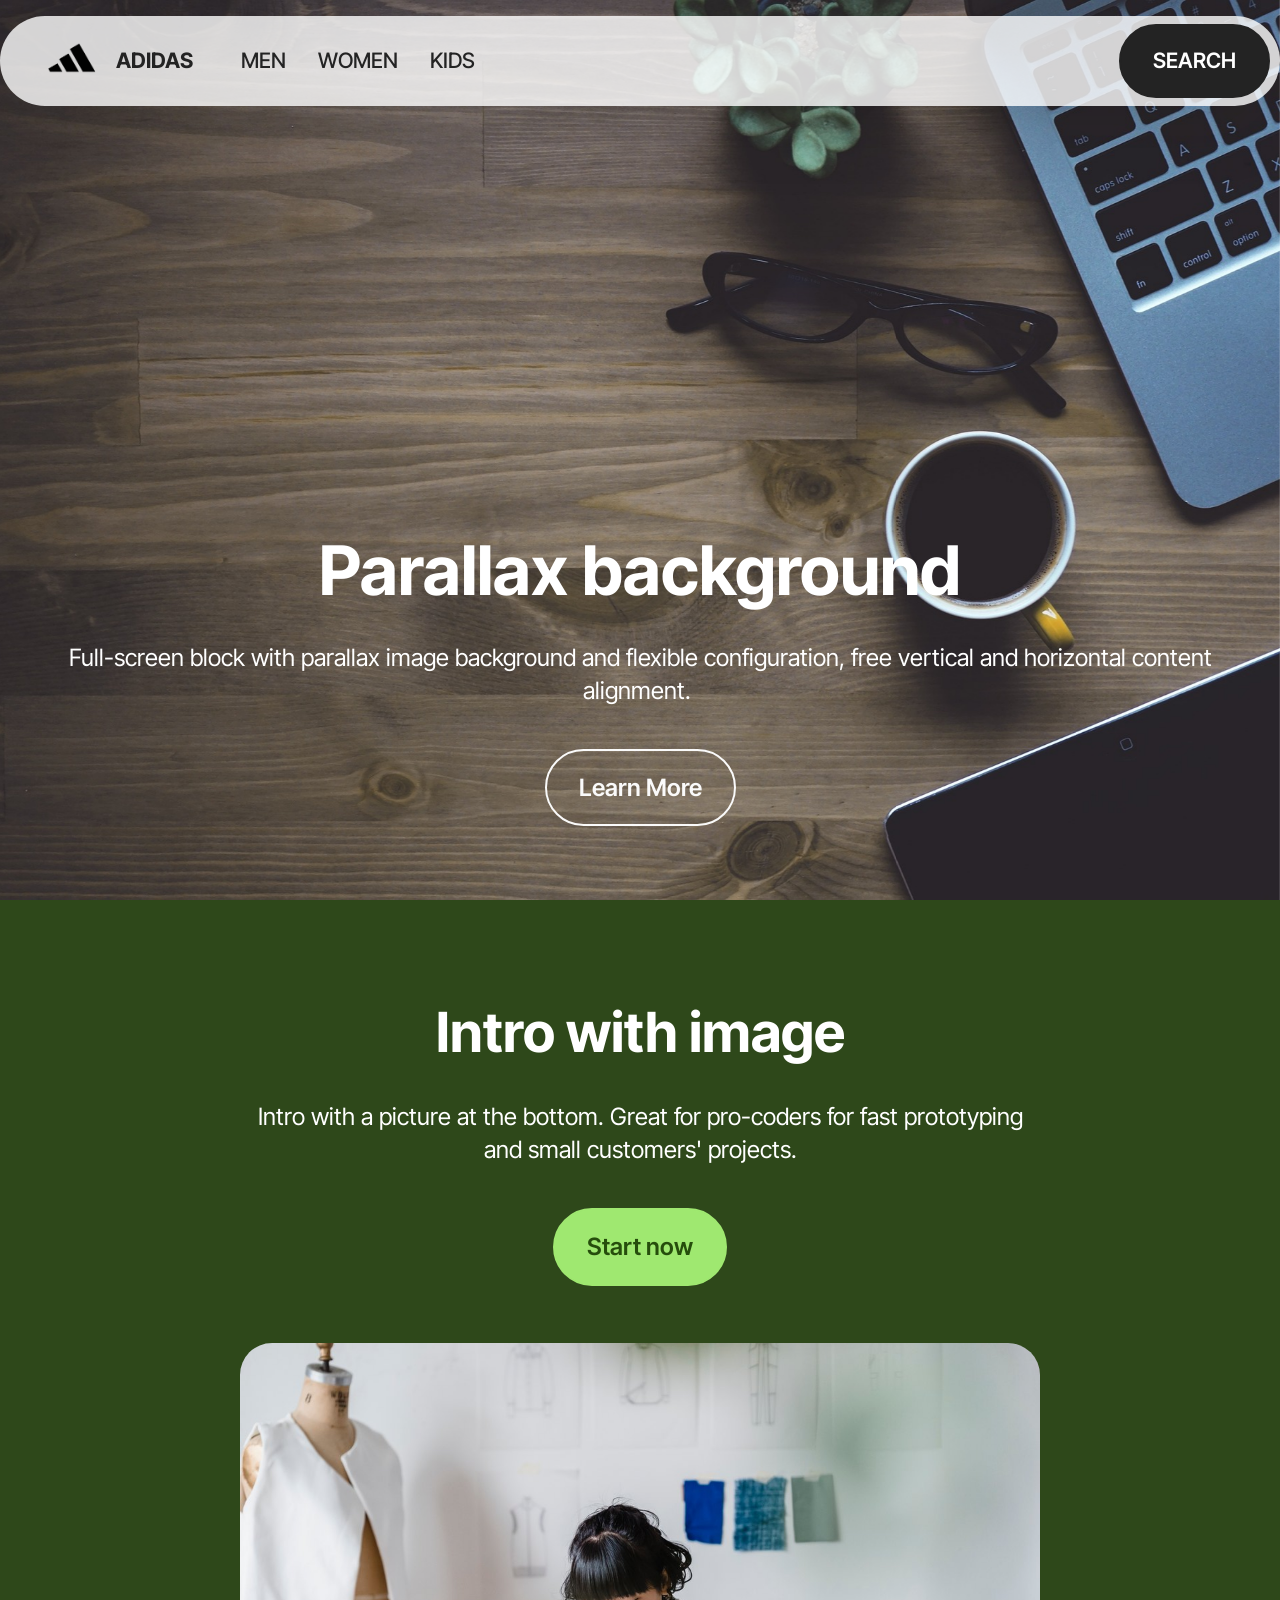
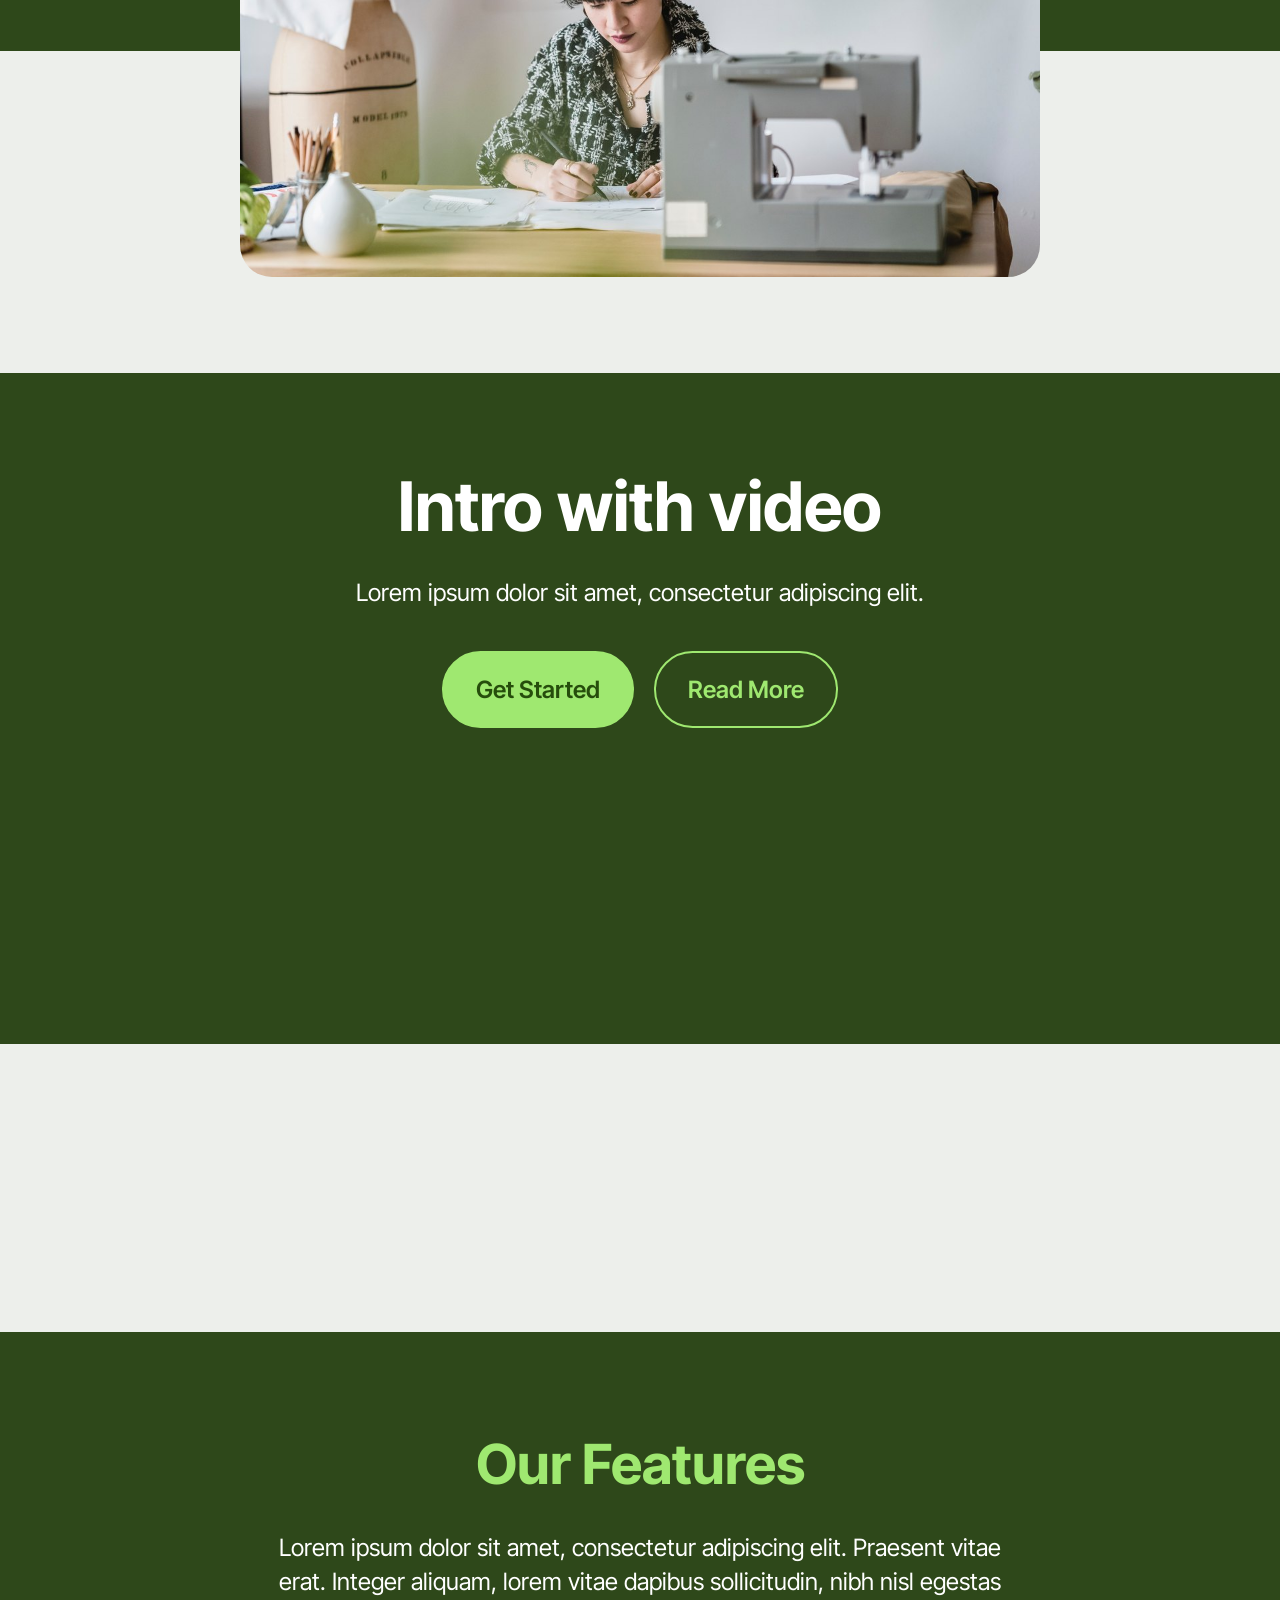
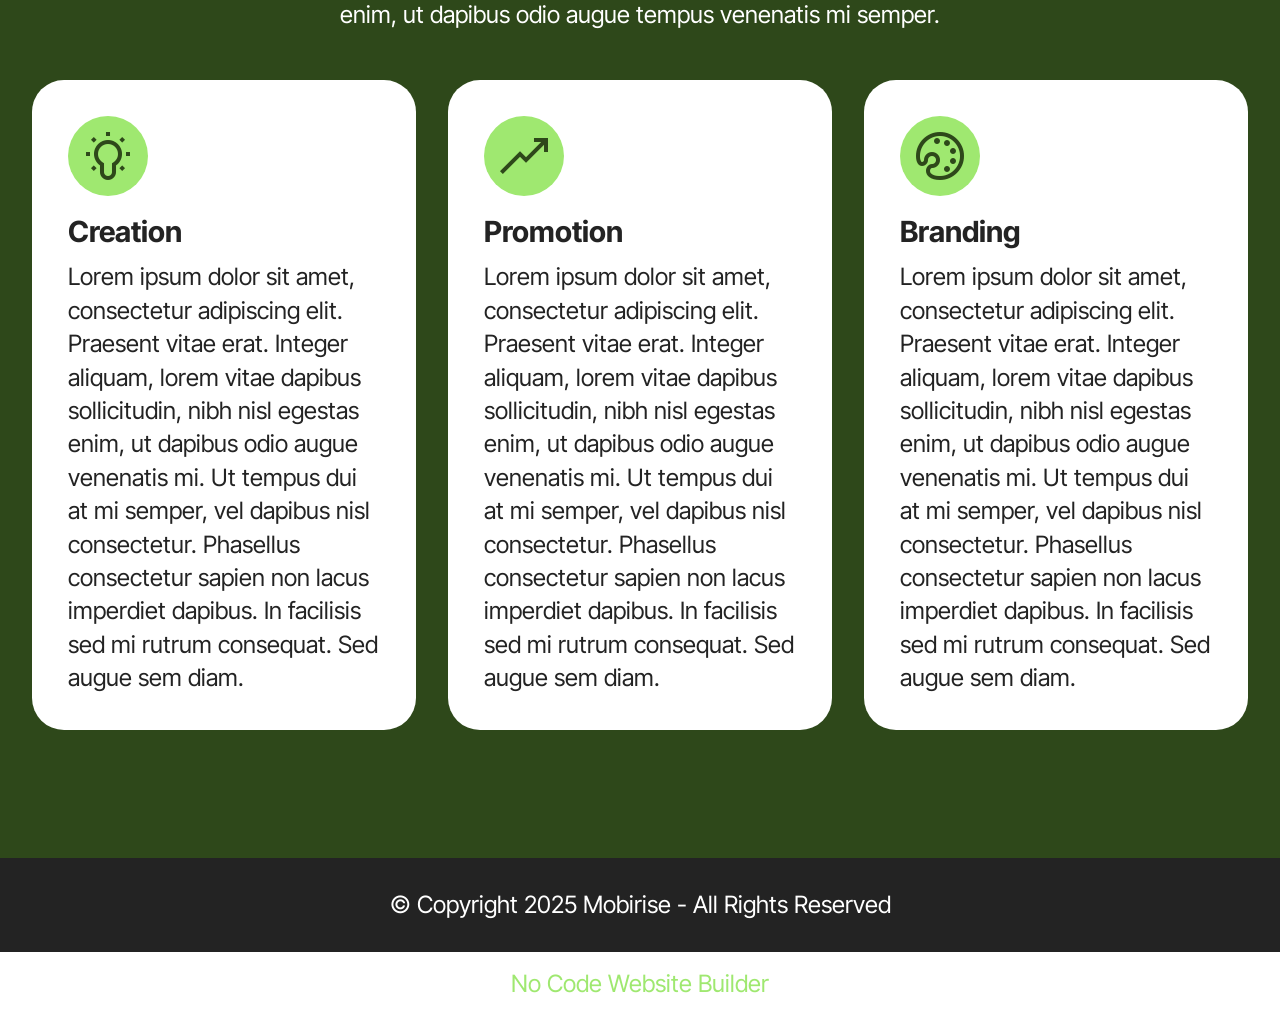
==== commit 9c5abeb2: "create github pages" ====
--- a/index.html
+++ b/index.html
@@ -18,7 +18,7 @@
   <link rel="stylesheet" href="assets/theme/css/style.css">
   <link rel="preload" href="https://fonts.googleapis.com/css?family=Inter+Tight:100,200,300,400,500,600,700,800,900,100i,200i,300i,400i,500i,600i,700i,800i,900i&display=swap" as="style" onload="this.onload=null;this.rel='stylesheet'">
   <noscript><link rel="stylesheet" href="https://fonts.googleapis.com/css?family=Inter+Tight:100,200,300,400,500,600,700,800,900,100i,200i,300i,400i,500i,600i,700i,800i,900i&display=swap"></noscript>
-  <link rel="preload" as="style" href="assets/mobirise/css/mbr-additional.css?v=S1ocx4"><link rel="stylesheet" href="assets/mobirise/css/mbr-additional.css?v=S1ocx4" type="text/css">
+  <link rel="preload" as="style" href="assets/mobirise/css/mbr-additional.css?v=a6ylhL"><link rel="stylesheet" href="assets/mobirise/css/mbr-additional.css?v=a6ylhL" type="text/css">
 
   
   
@@ -244,7 +244,7 @@
             </div>
         </div>
     </div>
-</section><section class="display-7" style="padding: 0;align-items: center;justify-content: center;flex-wrap: wrap;    align-content: center;display: flex;position: relative;height: 4rem;"><a href="https://mobiri.se/5188645" style="flex: 1 1;height: 4rem;position: absolute;width: 100%;z-index: 1;"><img alt="" style="height: 4rem;" src="[data-uri]"></a><p style="margin: 0;text-align: center;" class="display-7">&#8204;</p><a style="z-index:1" href="https://mobirise.com/builder/ai-website-generator.html">AI Website Generator</a></section><script src="assets/bootstrap/js/bootstrap.bundle.min.js"></script>  <script src="assets/parallax/jarallax.js"></script>  <script src="assets/smoothscroll/smooth-scroll.js"></script>  <script src="assets/ytplayer/index.js"></script>  <script src="assets/dropdown/js/navbar-dropdown.js"></script>  <script src="assets/theme/js/script.js"></script>  
+</section><section class="display-7" style="padding: 0;align-items: center;justify-content: center;flex-wrap: wrap;    align-content: center;display: flex;position: relative;height: 4rem;"><a href="https://mobiri.se/5188645" style="flex: 1 1;height: 4rem;position: absolute;width: 100%;z-index: 1;"><img alt="" style="height: 4rem;" src="[data-uri]"></a><p style="margin: 0;text-align: center;" class="display-7">&#8204;</p><a style="z-index:1" href="https://mobirise.com/builder/no-code-website-builder.html">No Code Website Builder</a></section><script src="assets/bootstrap/js/bootstrap.bundle.min.js"></script>  <script src="assets/parallax/jarallax.js"></script>  <script src="assets/smoothscroll/smooth-scroll.js"></script>  <script src="assets/ytplayer/index.js"></script>  <script src="assets/dropdown/js/navbar-dropdown.js"></script>  <script src="assets/theme/js/script.js"></script>  
   
   
 </body>
